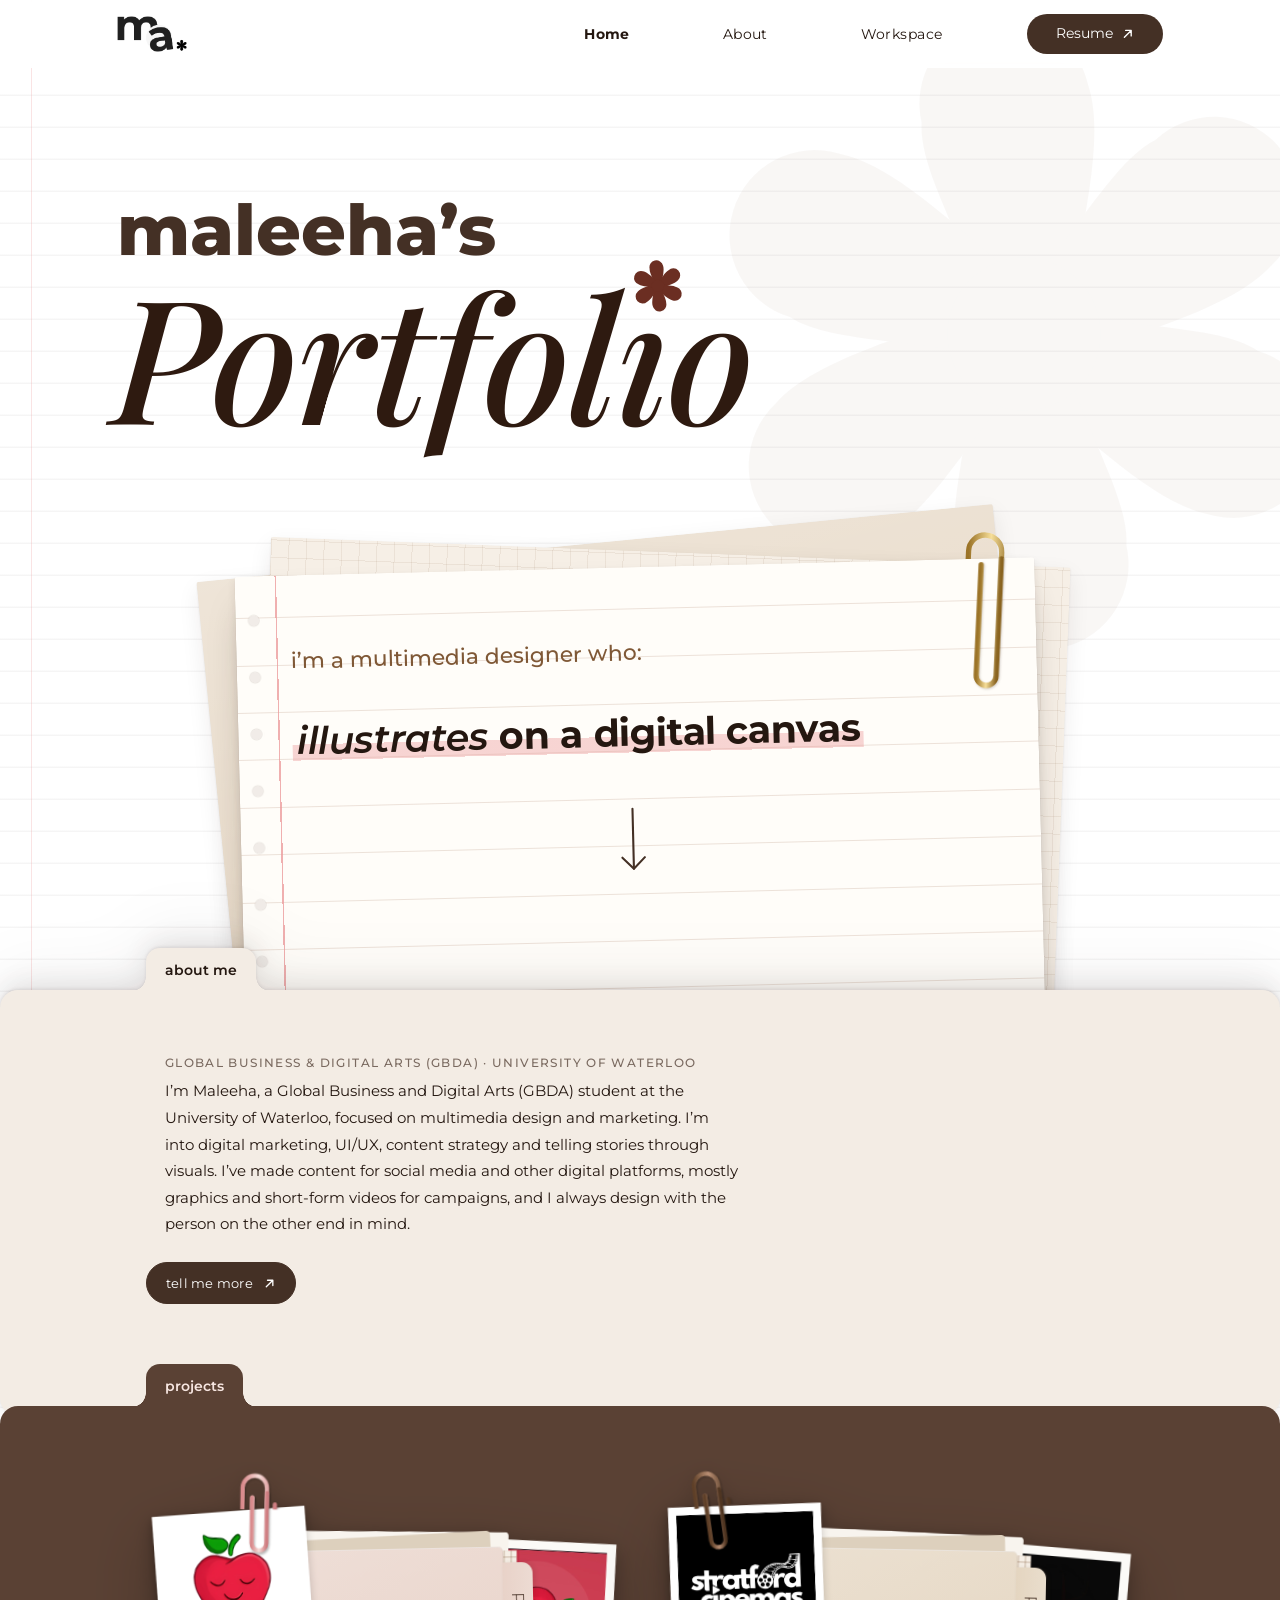
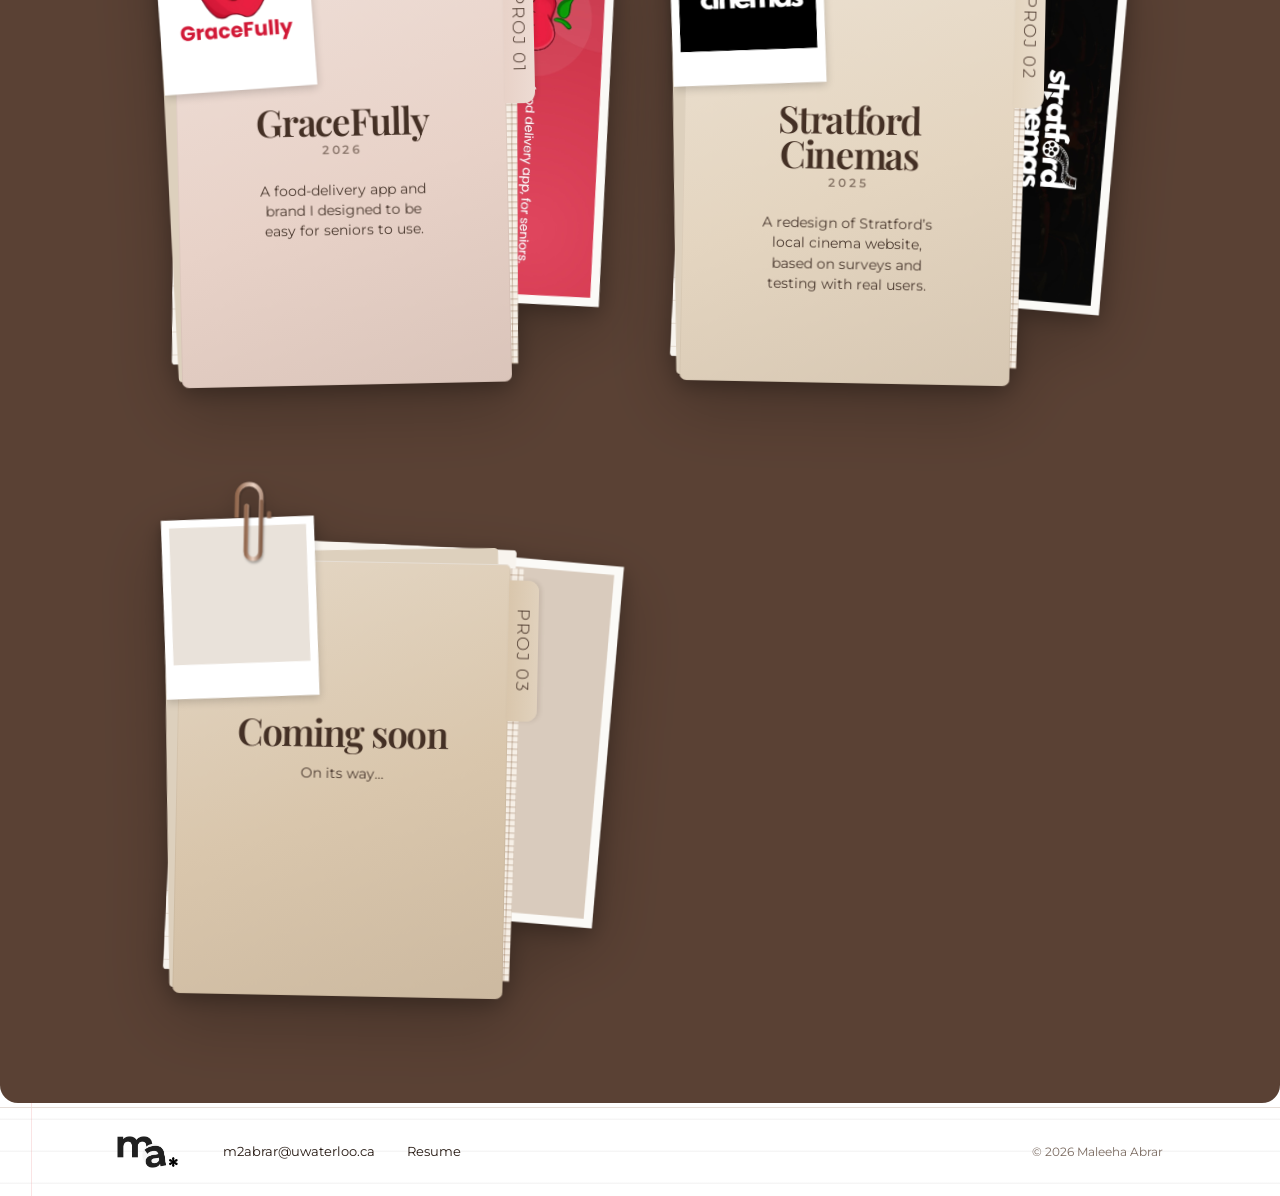
==== index.html @ b4bdeea4 "Portfolio site: home, about, workspace, GraceFully and Stratford Cinemas case studies" ====
<!DOCTYPE html>
<html lang="en">
<head>
  <meta charset="UTF-8" />
  <meta name="viewport" content="width=device-width, initial-scale=1" />
  <title>Maleeha Abrar — Portfolio</title>
  <meta name="description" content="Maleeha Abrar — multimedia designer: UI/UX, illustration, marketing and UGC." />
  <link rel="icon" href="assets/logo.png" />

  <link rel="preconnect" href="https://fonts.googleapis.com" />
  <link rel="preconnect" href="https://fonts.gstatic.com" crossorigin />
  <link href="https://fonts.googleapis.com/css2?family=Montserrat:ital,wght@0,300..900;1,300..900&family=Playfair+Display:ital,wght@0,400..900;1,400..900&family=Bodoni+Moda:ital,opsz,wght@0,6..96,400..900;1,6..96,400..900&family=Anton&family=UnifrakturMaguntia&family=Abril+Fatface&family=Pinyon+Script&display=swap" rel="stylesheet" />

  <link rel="stylesheet" href="css/styles.css" />
</head>
<body>
  <svg width="0" height="0" style="position:absolute" aria-hidden="true" focusable="false">
    <defs>
      <!-- polished gold, light → shadow → reflection -->
      <linearGradient id="g-gold" x1="0" y1="0" x2="0" y2="1">
        <stop offset="0" stop-color="#FBEBB8" />
        <stop offset=".35" stop-color="#D8B25C" />
        <stop offset=".6" stop-color="#8E6522" />
        <stop offset=".8" stop-color="#E6C77A" />
        <stop offset="1" stop-color="#7A5419" />
      </linearGradient>
      <linearGradient id="g-gold-side" x1="0" y1="0" x2="1" y2="0">
        <stop offset="0" stop-color="#7E581C" />
        <stop offset=".3" stop-color="#E9CB7E" />
        <stop offset=".55" stop-color="#FFF1C4" />
        <stop offset=".8" stop-color="#B98E3E" />
        <stop offset="1" stop-color="#6E4A14" />
      </linearGradient>
      <radialGradient id="g-gold-ring" cx=".4" cy=".35" r=".7">
        <stop offset="0" stop-color="#FFF3CC" />
        <stop offset=".45" stop-color="#D9B460" />
        <stop offset="1" stop-color="#6F4B16" />
      </radialGradient>
      <linearGradient id="g-wire" x1="0" y1="0" x2="1" y2="0">
        <stop offset="0" stop-color="#9C7428" />
        <stop offset=".5" stop-color="#F6DE98" />
        <stop offset="1" stop-color="#8A6420" />
      </linearGradient>
      <!-- coloured wire for the project-card paperclips (portfolio palette, with a shine down the middle) -->
      <linearGradient id="g-wire-sakura" x1="0" y1="0" x2="1" y2="0">
        <stop offset="0" stop-color="#D98A8C" /><stop offset=".5" stop-color="#F7DCD8" /><stop offset="1" stop-color="#CF7C80" />
      </linearGradient>
      <linearGradient id="g-wire-aloe" x1="0" y1="0" x2="1" y2="0">
        <stop offset="0" stop-color="#5E3F27" /><stop offset=".5" stop-color="#B98E73" /><stop offset="1" stop-color="#4E3420" />
      </linearGradient>
      <linearGradient id="g-wire-tea" x1="0" y1="0" x2="1" y2="0">
        <stop offset="0" stop-color="#93694F" /><stop offset=".5" stop-color="#EBD3C4" /><stop offset="1" stop-color="#86604A" />
      </linearGradient>
    </defs>
    <!-- project-card paperclip: the whole clip (shown above the polaroid's edge) and the front loop (shown over the photo).
         The wire colour comes from --wire on each card. -->
    <symbol id="i-pclip" viewBox="0 0 26 62">
      <path d="M9 17 V45 a4.5 4.5 0 0 0 9 0 V11 a7.5 7.5 0 0 0 -15 0 V49 a10 10 0 0 0 20 0 V21" fill="none" style="stroke: var(--wire)" stroke-width="2.6" stroke-linecap="round" />
    </symbol>
    <symbol id="i-pclip-front" viewBox="0 0 26 62">
      <path d="M9 17 V45 a4.5 4.5 0 0 0 9 0 V14" fill="none" style="stroke: var(--wire)" stroke-width="2.6" stroke-linecap="round" />
    </symbol>
    <!-- gold bulldog clip -->
    <symbol id="i-binder" viewBox="0 0 64 58">
      <rect x="19.5" y="22" width="25" height="5" rx="2" fill="url(#g-gold-side)" />
      <path d="M23 36 L25 18 H39 L41 36 Z" fill="url(#g-gold-side)" />
      <circle cx="32" cy="14" r="11.5" fill="url(#g-gold-ring)" />
      <circle cx="32" cy="14" r="7.5" fill="none" stroke="#7A5419" stroke-opacity=".35" stroke-width="1.2" />
      <circle cx="32" cy="14" r="3.6" fill="#fff" />
      <rect x="3" y="34" width="58" height="14" rx="3" fill="url(#g-gold)" />
      <rect x="4" y="46" width="56" height="7" rx="2" fill="#8E6522" />
      <rect x="6" y="36.5" width="40" height="2.2" rx="1.1" fill="#FFF6D8" opacity=".75" />
    </symbol>
    <symbol id="i-paperclip" viewBox="0 0 26 62">
      <path d="M9 17 V45 a4.5 4.5 0 0 0 9 0 V11 a7.5 7.5 0 0 0 -15 0 V49 a10 10 0 0 0 20 0 V21" fill="none" stroke="url(#g-wire)" stroke-width="2.4" stroke-linecap="round" />
    </symbol>
    <!-- just the inner loop — the part of the clip that sits on the front of the paper -->
    <symbol id="i-paperclip-front" viewBox="0 0 26 62">
      <path d="M9 17 V45 a4.5 4.5 0 0 0 9 0 V14" fill="none" stroke="url(#g-wire)" stroke-width="2.4" stroke-linecap="round" />
    </symbol>
    <!-- longer versions of the clip for the note card (same wire, longer straight sides) -->
    <symbol id="i-paperclip-long" viewBox="0 0 26 84">
      <path d="M9 17 V67 a4.5 4.5 0 0 0 9 0 V11 a7.5 7.5 0 0 0 -15 0 V71 a10 10 0 0 0 20 0 V21" fill="none" stroke="url(#g-wire)" stroke-width="2.4" stroke-linecap="round" />
    </symbol>
    <symbol id="i-paperclip-front-long" viewBox="0 0 26 84">
      <path d="M9 17 V67 a4.5 4.5 0 0 0 9 0 V14" fill="none" stroke="url(#g-wire)" stroke-width="2.4" stroke-linecap="round" />
    </symbol>
    <symbol id="i-asterisk" viewBox="0 0 24 24">
      <g stroke="currentColor" stroke-width="5.2" stroke-linecap="round">
        <line x1="12" y1="3" x2="12" y2="21" />
        <line x1="4.2" y1="7.5" x2="19.8" y2="16.5" />
        <line x1="4.2" y1="16.5" x2="19.8" y2="7.5" />
      </g>
    </symbol>
    <symbol id="i-arrow" viewBox="0 0 16 16">
      <path d="M4 12 L12 4 M5.5 4 H12 V10.5" fill="none" stroke="currentColor" stroke-width="1.6" stroke-linecap="round" stroke-linejoin="round" />
    </symbol>
  </svg>

  <!-- ============ HEADER ============ -->
  <header class="site-header" id="siteHeader">
    <div class="header-inner">
      <a class="brand" href="#top" aria-label="Maleeha Abrar — home">
        <img src="assets/logo.png" alt="ma* logo" width="1828" height="958" />
      </a>

      <nav class="nav" id="siteNav" aria-label="Main">
        <a class="nav-link is-active" href="#top">Home</a>
        <a class="nav-link" href="about.html">About</a>
        <a class="nav-link" href="workspace.html">Workspace</a>
      </nav>

      <a class="btn-resume" href="https://drive.google.com/file/d/1McTainVxFS0YrUtruIiKN_nSozdMekVg/view?usp=sharing" target="_blank" rel="noopener">
        <span>Resume</span>
        <svg class="ico" aria-hidden="true"><use href="#i-arrow" /></svg>
      </a>

      <button class="menu-btn" id="menuBtn" aria-expanded="false" aria-controls="siteNav">
        <span class="menu-lines" aria-hidden="true"></span>
        <span class="sr-only">Menu</span>
      </button>
    </div>
  </header>

  <main id="top">
    <!-- ============ HERO ============ -->
    <section class="hero" aria-labelledby="heroTitle">
      <div class="hero-inner">
        <div class="hero-copy">
          <!-- "maleeha's" in bold brown, "Portfolio" in one big italic serif; the asterisk is the dot on the i -->
          <h1 class="hero-title hero-title--serif" id="heroTitle" aria-label="maleeha’s Portfolio">
            <span class="h-name" aria-hidden="true">maleeha’s</span>
            <span class="h-port" aria-hidden="true"><span class="pf">Portfol<span class="i-star">ı<svg class="star star--flower" viewBox="-100 -100 200 200" aria-hidden="true"><g fill="currentColor"><use href="#petal" /><use href="#petal" transform="rotate(60)" /><use href="#petal" transform="rotate(120)" /><use href="#petal" transform="rotate(180)" /><use href="#petal" transform="rotate(240)" /><use href="#petal" transform="rotate(300)" /><circle r="24" /></g></svg></span>o</span></span>
          </h1>

          <div class="notecard-wrap">
            <!-- more sheets of paper tucked underneath the note card -->
            <div class="notecard-under notecard-under--back" aria-hidden="true"></div>
            <div class="notecard-under" aria-hidden="true"></div>
            <svg class="clip clip--back" aria-hidden="true"><use href="#i-paperclip-long" /></svg>
            <div class="notecard">
              <p class="nc-lead">i’m a multimedia designer who:</p>
              <p class="nc-rotator" aria-live="polite"><span class="nc-word" id="ncWord"><em>designs</em> for user experience</span></p>
              <!-- simple arrow: click to scroll down to the project folders -->
              <a class="nc-arrow" href="#projects" aria-label="Scroll down to my projects">
                <svg viewBox="0 0 24 48" aria-hidden="true">
                  <path d="M12 3 V43" />
                  <path d="M4.5 35.5 L12 43 L19.5 35.5" />
                </svg>
              </a>
            </div>
            <svg class="clip clip--front" aria-hidden="true"><use href="#i-paperclip-front-long" /></svg>
          </div>
        </div>

        <!-- Reserved space beside your name. Add anything you like here. -->
        <div class="hero-aside" aria-hidden="true">
          <!-- faint six-petal flower, slowly spinning behind the note card -->
          <svg class="hero-flower" viewBox="-100 -100 200 200">
            <defs>
              <path id="petal" d="M-10 2 C-16 -26 -33 -50 -32 -66 A26 26 0 0 1 20 -78 C26 -60 17 -30 12 2 Z" />
            </defs>
            <g fill="currentColor">
              <use href="#petal" />
              <use href="#petal" transform="rotate(60)" />
              <use href="#petal" transform="rotate(120)" />
              <use href="#petal" transform="rotate(180)" />
              <use href="#petal" transform="rotate(240)" />
              <use href="#petal" transform="rotate(300)" />
              <circle r="24" />
            </g>
          </svg>
        </div>
      </div>
    </section>

    <!-- ============ WORKSPACE (folders) ============ -->
    <section class="workspace" id="workspace" aria-labelledby="wsTitle">
      <h2 class="sr-only" id="wsTitle">Workspace</h2>

      <div class="cabinet">

        <!-- ===== About folder — always open ===== -->
        <article class="folder folder--paper folder--static is-open is-settled" data-align="left" aria-labelledby="tab-about">
          <div class="folder-tab-row">
            <div class="folder-tab" id="tab-about">
              <span class="tab-name">about me</span>
            </div>
          </div>
          <div class="folder-body">
            <div class="folder-reveal">
              <div class="folder-reveal-inner">
                <div class="folder-content folder-content--about">
                  <div class="notes">
                    <p class="kicker">Global Business &amp; Digital Arts (GBDA) · University of Waterloo</p>
                    <p class="about-text">I’m Maleeha, a Global Business and Digital Arts (GBDA) student at the University of Waterloo, focused on multimedia design and marketing. I’m into digital marketing, UI/UX, content strategy and telling stories through visuals. I’ve made content for social media and other digital platforms, mostly graphics and short-form videos for campaigns, and I always design with the person on the other end in mind.</p>
                    <a class="btn btn-ink" href="about.html">tell me more <svg class="ico" aria-hidden="true"><use href="#i-arrow" /></svg></a>
                  </div>
                </div>
              </div>
            </div>
          </div>
        </article>

        <!-- ===== Projects folder — always open, one case-study file per project ===== -->
        <article class="folder folder--choc folder--static folder--projects is-open is-settled" id="projects" data-align="left" aria-labelledby="tab-projects">
          <div class="folder-tab-row">
            <div class="folder-tab" id="tab-projects">
              <span class="tab-name">projects</span>
            </div>
          </div>
          <div class="folder-body">
            <div class="folder-reveal">
              <div class="folder-reveal-inner">
                <ul class="cases">

                  <!-- ===== GraceFully ===== -->
                  <li class="case-item">
                    <a class="casestudy" href="gracefully.html" aria-label="Open the GraceFully case study">
                      <span class="cs-stage">
                        <span class="cs-photo-back"><img src="assets/gracefully-2.jpg" alt="GraceFully banner: a food delivery app, for seniors." width="369" height="941" /></span>
                        <span class="cs-sheet cs-sheet--1"></span>
                        <span class="cs-sheet cs-sheet--2"></span>
                        <span class="cs-strip"></span>
                        <span class="cs-folder">
                          <span class="cs-tab"><span>proj 01</span></span>
                          <span class="cs-title">
                            <span class="cs-name">GraceFully</span>
                          </span>
                          <span class="cs-year">2026</span>
                          <span class="cs-desc">A food-delivery app and brand I designed to be easy for seniors to use.</span>
                        </span>
                        <span class="cs-polaroid">
                          <img class="cs-logo" src="assets/gracefully.png" alt="GraceFully logo: a smiling red apple" width="1200" height="1176" />
                          <svg class="cs-pclip cs-pclip--back" style="--wire: url(#g-wire-sakura)" aria-hidden="true"><use href="#i-pclip" /></svg><svg class="cs-pclip" style="--wire: url(#g-wire-sakura)" aria-hidden="true"><use href="#i-pclip-front" /></svg>
                        </span>
                      </span>
                    </a>
                  </li>

                  <!-- ===== Stratford Cinemas ===== -->
                  <li class="case-item">
                    <a class="casestudy" href="stratford.html" aria-label="Open the Stratford Cinemas case study">
                      <span class="cs-stage">
                        <!-- banner peeking out from behind the folder -->
                        <span class="cs-photo-back"><img src="assets/stratford-2.jpg" alt="Stratford Cinemas banner: the logo over dark cinema seats, website redesign and UX case study" width="833" height="2000" /></span>
                        <span class="cs-sheet cs-sheet--1"></span>
                        <span class="cs-sheet cs-sheet--2"></span>
                        <span class="cs-strip"></span>
                        <span class="cs-folder">
                          <span class="cs-tab"><span>proj 02</span></span>
                          <span class="cs-title">
                            <span class="cs-name">Stratford Cinemas</span>
                          </span>
                          <span class="cs-year">2025</span>
                          <span class="cs-desc">A redesign of Stratford&rsquo;s local cinema website, based on surveys and testing with real users.</span>
                        </span>
                        <!-- polaroid: the redesigned logo -->
                        <span class="cs-polaroid">
                          <img class="cs-logo cs-logo--dark" src="assets/stratford/new-logo-white.png" alt="Stratford Cinemas logo in white on black" width="1419" height="707" />
                          <svg class="cs-pclip cs-pclip--back" style="--wire: url(#g-wire-aloe)" aria-hidden="true"><use href="#i-pclip" /></svg><svg class="cs-pclip" style="--wire: url(#g-wire-aloe)" aria-hidden="true"><use href="#i-pclip-front" /></svg>
                        </span>
                      </span>
                    </a>
                  </li>

                  <!-- ===== Project Three: coming soon (not clickable yet; the café placeholder page is project-three.html) ===== -->
                  <li class="case-item">
                    <div class="casestudy casestudy--soon" aria-label="Project three: coming soon">
                      <span class="cs-stage">
                        <span class="cs-photo-back"><span class="ph"></span></span>
                        <span class="cs-sheet cs-sheet--1"></span>
                        <span class="cs-sheet cs-sheet--2"></span>
                        <span class="cs-strip"></span>
                        <span class="cs-folder">
                          <span class="cs-tab"><span>proj 03</span></span>
                          <span class="cs-title">
                            <span class="cs-name">Coming soon</span>
                          </span>
                          <span class="cs-desc">On its way&hellip;</span>
                        </span>
                        <span class="cs-polaroid">
                          <span class="ph"></span>
                          <svg class="cs-pclip cs-pclip--back" style="--wire: url(#g-wire-tea)" aria-hidden="true"><use href="#i-pclip" /></svg><svg class="cs-pclip" style="--wire: url(#g-wire-tea)" aria-hidden="true"><use href="#i-pclip-front" /></svg>
                        </span>
                      </span>
                    </div>
                  </li>

                </ul>
              </div>
            </div>
          </div>
        </article>

      </div>
    </section>
  </main>

  <!-- ============ FOOTER ============ -->
  <footer class="site-footer">
    <div class="footer-inner">
      <a class="brand brand--footer" href="#top" aria-label="Back to top">
        <img src="assets/logo.png" alt="ma* logo" width="1828" height="958" />
      </a>
      <ul class="footer-links">
        <li><a href="mailto:m2abrar@uwaterloo.ca">m2abrar@uwaterloo.ca</a></li>
        <li><a href="https://drive.google.com/file/d/1McTainVxFS0YrUtruIiKN_nSozdMekVg/view?usp=sharing" target="_blank" rel="noopener">Resume</a></li>
      </ul>
      <span class="footer-copy">© <span id="year">2026</span> Maleeha Abrar</span>
    </div>
  </footer>

  <script src="js/main.js"></script>
</body>
</html>
---- css/styles.css ----
/* =========================================================
   Maleeha Abrar — portfolio landing page
   Palette: Dark Chocolate #443025 · Aloewood #7F5836 ·
            Milk Tea #AA7F66 · Sakura #EC9C9D · Misty Rose #F2D3CF
   ========================================================= */

:root {
  --ink: #241710;          /* dark brown text */
  --choc: #443025;
  --aloe: #7F5836;
  --milk: #AA7F66;
  --sakura: #EC9C9D;
  --rose: #F2D3CF;
  --bg: #FFFFFF;
  --muted: #7A6A60;
  --line: #E6DDD7;

  --font: "Montserrat", system-ui, -apple-system, "Segoe UI", sans-serif;
  --wrap: 1200px;
  --swap: .25s;        /* crossfade speed for the P and the line on the paper */
  --gutter: clamp(1.25rem, 6vw, 7rem);
  --ease: cubic-bezier(.2, .8, .2, 1);
}

*, *::before, *::after { box-sizing: border-box; }

html { scroll-behavior: smooth; scroll-padding-top: 80px; -webkit-text-size-adjust: 100%; }

body {
  margin: 0;
  font-family: var(--font);
  color: var(--ink);
  /* faint notebook paper: a pale pink margin line + soft ruled lines */
  --ruled: 2rem;
  --margin-x: max(1.5rem, calc((100vw - var(--wrap)) / 2 - .5rem));
  background:
    linear-gradient(90deg, transparent calc(var(--margin-x) - 1px), rgba(236, 156, 157, .28) calc(var(--margin-x) - 1px), rgba(236, 156, 157, .28) var(--margin-x), transparent var(--margin-x)),
    /* soft 2px edge (instead of a hard 1px line) so no line drops out with Windows display scaling or browser zoom */
    repeating-linear-gradient(to bottom, transparent 0 calc(var(--ruled) - 2px), rgba(36, 23, 16, .045) calc(var(--ruled) - 1px), rgba(36, 23, 16, .045) var(--ruled)),
    var(--bg);
  line-height: 1.6;
  overflow-x: clip;
  -webkit-font-smoothing: antialiased;
}

img { max-width: 100%; display: block; }
a { color: inherit; }
button { font: inherit; color: inherit; }
::selection { background: var(--rose); color: var(--choc); }

.sr-only {
  position: absolute !important; width: 1px; height: 1px; padding: 0; margin: -1px;
  overflow: hidden; clip: rect(0 0 0 0); white-space: nowrap; border: 0;
}
:focus-visible { outline: 2px solid var(--milk); outline-offset: 3px; }
.ico { width: 1em; height: 1em; flex: none; }

/* ---------- Black dot that trails the cursor (added by JS on mouse devices) ---------- */
.cursor-trail { position: fixed; inset: 0; z-index: 79; pointer-events: none; }
.cursor-dot {
  position: fixed; top: 0; left: 0; z-index: 80;
  width: 13px; height: 13px;
  margin: -6.5px 0 0 -6.5px;      /* centre the dot on the pointer */
  pointer-events: none;
  opacity: 0;
  transition: opacity .25s ease;
}
.cursor-dot::after {
  content: "";
  position: absolute; inset: 0;
  border-radius: 50%;
  background: #000; /* black cursor dot */
  transform: scale(var(--speed, 1)); /* JS shrinks the dot when the mouse moves fast */
  transition: transform .3s var(--ease), opacity .3s ease;
}
.cursor-dot.is-visible { opacity: .85; }
.cursor-dot.is-hover::after { transform: scale(calc(2.4 * var(--speed, 1))); opacity: .45; }

/* =========================================================
   HEADER (same layout as the original)
   ========================================================= */
.site-header {
  position: sticky; top: 0; z-index: 50;
  background: rgba(255, 255, 255, .92);
  -webkit-backdrop-filter: blur(8px);
  backdrop-filter: blur(8px);
  transition: box-shadow .3s ease;
}
.site-header.is-scrolled { box-shadow: 0 1px 0 var(--line); }

.header-inner {
  max-width: var(--wrap);
  margin: 0 auto;
  padding: .9rem var(--gutter);
  display: flex;
  align-items: center;
  gap: 2rem;
}

.brand { display: inline-flex; flex: none; }
.brand img { height: 2.3rem; width: auto; }

.nav { margin-left: auto; display: flex; align-items: center; gap: clamp(.5rem, 5vw, 4.5rem); }
.nav-link {
  padding: .4rem .9rem;
  border-radius: 999px;
  font-size: .88rem;
  font-weight: 400;
  letter-spacing: .03em;
  text-decoration: none;
  transition: background .25s ease;
}
.nav-link:hover, .nav-link:focus-visible { background: var(--rose); }
.nav-link.is-active { font-weight: 700; }

.btn-resume {
  position: relative;
  display: inline-flex; align-items: center; justify-content: center;
  min-width: 8.5rem;
  margin-left: clamp(.5rem, 3vw, 3rem);
  padding: .55rem 2.2rem;
  border-radius: 999px;
  background: var(--choc);
  color: #fff;
  font-size: .85rem;
  text-decoration: none;
  transition: background .25s ease, color .25s ease;
}
/* label + arrow are centred together as one group, so the button looks balanced */
.btn-resume { gap: .45rem; padding-inline: 1.6rem; }
.btn-resume .ico { position: static; flex: none; margin: 0; transition: transform .3s var(--ease); }
.btn-resume:hover, .btn-resume:focus-visible { background: var(--rose); color: var(--choc); }
.btn-resume:hover .ico { transform: translate(2px, -2px); }

.menu-btn { display: none; }

/* =========================================================
   BUTTON
   ========================================================= */
.btn {
  display: inline-flex; align-items: center; gap: .6rem;
  padding: .6rem 1.3rem;
  border-radius: 999px;
  border: 1px solid currentColor;
  background: transparent;
  font-size: .82rem;
  letter-spacing: .02em;
  transition: background .25s ease, color .25s ease, border-color .25s ease;
}
.btn .ico { transition: transform .3s var(--ease); }
.btn:hover .ico { transform: translate(2px, -2px); }
.btn:hover, .btn:focus-visible { background: var(--rose); border-color: var(--rose); color: var(--choc); }
/* "tell me more": pill edge lines up with the Projects tab, its words line up with the tab's word and the text */
.folder-content--about .btn-ink { margin-left: calc(-1 * var(--tab-pad, 1.2rem)); padding-inline: var(--tab-pad, 1.2rem); }
.btn-sm { padding: .45rem 1rem; font-size: .78rem; }

/* =========================================================
   HERO
   ========================================================= */
/* hero is only as tall as it needs to be, so the folders start just below the note card */
/* the opening screen fills the window, so the About folder starts just below the fold.
   Content sits at the bottom, so the paper still runs off-screen and tucks under the folder. */
/* --drop: how far below the bottom of the screen the folders start on first load (bigger = lower).
   The title and paper stay put; only the folders move down. */
.hero { --drop: 3rem; display: flex; min-height: calc(100vh - var(--header-h, 68px) + var(--drop)); min-height: calc(100svh - var(--header-h, 68px) + var(--drop)); padding-bottom: var(--drop); }
.hero .hero-inner { align-items: stretch; padding-top: 0; }
/* title floats in the middle of the space between the header and the paper */
.hero .hero-copy { display: flex; flex-direction: column; padding-inline: 0; } /* no one-sided padding, so the title + papers sit dead centre */
.hero .hero-title { margin-block: auto; padding-block: clamp(1rem, 4vh, 2.5rem); }
/* the paper is taller now; its top rises, the arrow stays pinned to its bottom */
/* --tuck: how far the paper slides under the About folder. The paper grows by this much at the
   bottom and the negative margin pulls it back by the same amount, so the arrow doesn't move. */
.hero { --tuck: 5rem; }
.hero .notecard-wrap { margin-top: 0; margin-bottom: calc(-3rem - var(--tuck)); }
.hero .notecard { display: flex; flex-direction: column; min-height: clamp(11rem, 40vh, 24rem); }
.hero .nc-arrow { margin-top: auto; }
/* big "i'm a multimedia designer who: / designs for…" — wider ruled lines so the larger words still sit on them */
.hero .notecard {
  --rule: clamp(1.8rem, min(3.7vw, 5.4vh), 3.1rem);
  padding-top: var(--rule);
  padding-bottom: calc(clamp(3rem, 8vh, 6rem) + var(--tuck)); /* space under the arrow — bigger number = arrow sits higher */
}
.hero .notecard-wrap { width: min(calc(100vw - 2 * var(--gutter)), 50rem); }
.hero .nc-lead { font-size: calc(var(--rule) * .46); margin-bottom: var(--rule); position: relative; top: calc(var(--rule) * .3); } /* top: nudges the line down to sit on the rule (bigger = lower) */ /* one empty ruled line between the two */
/* paper sits in the middle of the page; the flower moves behind everything */
.hero .hero-inner { grid-template-columns: minmax(0, 1fr); position: relative; }
.hero .notecard-wrap { margin-left: auto; margin-right: auto; }
.hero .hero-aside { position: absolute; inset: 0; min-height: 0; z-index: 0; pointer-events: none; }
.hero .nc-rotator {
  font-size: calc(var(--rule) * .8);
  font-weight: 700;
  letter-spacing: -.01em;
  min-height: calc(var(--rule) * 2); /* room for a long line to wrap without the card jumping */
  align-content: start;
}
.hero .nc-word { line-height: var(--rule); }
/* arrow keeps its old size */
.hero .nc-arrow { width: 3.4rem; height: clamp(3rem, 8vh, 4.5rem); }
.hero .nc-arrow svg { stroke-width: 1.4; } /* thinner stroke so the bigger arrow stays delicate */

.hero-inner {
  flex: 1;
  max-width: var(--wrap);
  margin: 0 auto;
  padding: clamp(4rem, 16vh, 9rem) var(--gutter) 0;
  display: grid;
  grid-template-columns: minmax(0, 1.1fr) minmax(0, .9fr);
  align-items: center;
  gap: 2rem;
}
.hero-copy { padding-left: clamp(0rem, 4vw, 3.5rem); }

.hero-title {
  --t: clamp(2.6rem, min(8vw, 11vh), 6.6rem); /* big, but shrinks on short or zoomed-in windows */
  position: relative;
  z-index: 2; /* the title (and its big P) sits on top of the note card */
  margin: 0;
  display: flex;
  flex-direction: column;
  font-weight: 700;
  line-height: 1;
  color: #000;
}
.h-name { position: relative; z-index: 1; font-size: calc(var(--t) * .769); font-weight: 800; line-height: 1; } /* size ratio from your Canva file; sits in front of the P */
.h-port { font-size: var(--t); white-space: nowrap; }

/* the shuffled "P" — one of your drawings in assets/p/.
   JS sets its height, how far its tail drops below the line,
   and its left/right margins so it lines up with "maleeha's" and "ortfolio". */
/* fixed-width space for the P so "ortfolio" never moves (JS fine-tunes the width) */
/* the slot is an empty box sitting on the baseline; the P is placed inside it on its own,
   so a tall or wide P can never push the title lines around */
/* width = the gap before "ortfolio" in your Canva files (574.43 ÷ 214.44) */
.p-slot { position: relative; z-index: 0; display: inline-block; width: 2.679em; height: .7em; }
.p-img { position: absolute; left: 0; bottom: 0; width: auto; max-width: none; height: 1.7em; transition: opacity var(--swap, .25s) ease-in-out; }
.p-img.is-hidden { opacity: 0; } /* the outgoing P fades out as the next one fades in */
.ortf { position: relative; z-index: 1; } /* "ortfolio" sits in front where the P tucks behind it */

/* "ortfolio" in mixed type: every letter gets its own typeface, like cut-out type */
.mx { display: inline-block; line-height: 1; }
/* each letter in a colour from the palette */
/* sizes and weights jump around on purpose: chunky next to hairline, big next to small */
.mx-1 { font-family: var(--font); font-weight: 900; font-size: 1.14em; letter-spacing: -.02em; }  /* fat grotesk, big */
.mx-2 { font-family: "Bodoni Moda", serif; font-style: italic; font-weight: 400; font-size: 1.22em; } /* hairline italic, big */
.mx-3 { font-family: "Anton", sans-serif; font-weight: 400; font-size: 1.28em; }                   /* tall condensed */
.mx-4 { font-family: "UnifrakturMaguntia", serif; font-weight: 400; font-size: 1.2em; margin-right: .03em; } /* blackletter */
.mx-5 { font-family: "Abril Fatface", serif; font-weight: 400; font-size: 1.16em; }               /* fat display */
.mx-6 { font-family: "Playfair Display", serif; font-weight: 900; font-size: .92em; margin-right: .03em; } /* small heavy serif */
.mx-7 { font-family: var(--font); font-weight: 900; }                                              /* keeps the asterisk lined up */
.ortf .mx:not(:last-child) { margin-right: .06em; } /* a little air between the "ortfolio" letters */
.mx-8 { font-family: "Bodoni Moda", serif; font-style: italic; font-weight: 400; font-size: 1.3em; } /* hairline italic, biggest */

.i-star { position: relative; display: inline-block; }
.star {
  position: absolute; left: 50%; top: -.06em;
  width: .3em; height: .3em; margin-left: -.15em;
  color: #000;
}

/* home title: "maleeha's" in bold brown over one big italic serif "Portfolio" */
.hero-title--serif { --t: clamp(2.4rem, min(7.4vw, 10.1vh), 6.1rem); } /* title size on all three pages (about 92% of before) */
.hero-title--serif .h-name { color: var(--choc); }
.hero-title--serif .h-port { margin-top: .02em; } /* gap between the two lines (bigger = more space) */
.hero-title--serif .pf {
  display: inline-block;
  margin-left: -.03em;
  font: italic 500 1.9em/1 "Playfair Display", serif; /* bigger number = bigger "Portfolio" */
  letter-spacing: -.01em;
  color: #2E1A10; /* deep chocolate */
}
/* ---------- Workspace: draggable sticky notes with sketches, scattered around the title ----------
   same look as the About tag notes: square pad, glue strip at the top, curled corner, lifted shadow */
.sketch-notes { position: absolute; inset: 0; z-index: 3; pointer-events: none; }
.sn {
  --n: #FBE9A6;                               /* note colour */
  --sn: clamp(7.5rem, 11vw, 10rem);           /* note size (bigger = bigger notes) */
  position: absolute; left: var(--x); top: var(--y);
  width: var(--sn); aspect-ratio: 1;
  padding: 1.7rem .7rem .7rem;
  background:
    linear-gradient(to bottom, rgba(68, 48, 37, .07) 0 1.2rem, transparent 1.2rem),
    linear-gradient(175deg, var(--n), color-mix(in srgb, var(--n), #7F5836 8%));
  border-radius: 0 0 2.4rem 2px / 0 0 .4rem 2px;
  box-shadow: 0 1px 1px rgba(36, 23, 16, .1), 3px 14px 14px -9px rgba(36, 23, 16, .4);
  rotate: var(--r, 0deg);
  pointer-events: auto; cursor: grab; touch-action: none; user-select: none;
  transition: rotate .5s var(--ease-glide, ease), scale .3s var(--ease, ease), box-shadow .3s ease;
  animation: sn-in 1s var(--ease-glide, ease) backwards;
  animation-delay: calc(.6s + var(--i, 0) * 90ms);
}
.sn:nth-child(1) { --i: 0; } .sn:nth-child(2) { --i: 1; } .sn:nth-child(3) { --i: 2; }
.sn:nth-child(4) { --i: 3; } .sn:nth-child(5) { --i: 4; } .sn:nth-child(6) { --i: 5; }
.sn--rose { --n: var(--rose); border-radius: 0 0 2px 2.4rem / 0 0 2px .4rem; }
.sn:hover { scale: 1.04; }
.sn.is-dragging { cursor: grabbing; scale: 1.08; box-shadow: 0 2px 3px rgba(36, 23, 16, .12), 6px 26px 26px -12px rgba(36, 23, 16, .45); }
@keyframes sn-in { from { opacity: 0; scale: .7; translate: 0 20px; } }
/* the sketch fills the pad (placeholder until the real scans are in) */
.sn img { width: 100%; height: 100%; object-fit: contain; mix-blend-mode: multiply; pointer-events: none; }
.sn-ph {
  display: grid; place-items: center; width: 100%; height: 100%;
  border: 1.5px dashed rgba(68, 48, 37, .28); border-radius: 4px;
  font: italic 500 .72rem/1 var(--font); color: rgba(68, 48, 37, .55);
}
@media (max-width: 760px) {
  .sn { --sn: clamp(4.6rem, 22vw, 6rem); left: var(--mx); top: var(--my); padding: 1.2rem .45rem .45rem; }
  .sn-ph { font-size: .6rem; }
}
@media (prefers-reduced-motion: reduce) { .sn { animation: none; transition: none; } }

/* ---------- page load-in: header fades in, then the title lines, tags and paper rise into place one after another ---------- */
/* --ease-out-expo: starts quick, glides to a soft stop */
:root { --ease-glide: cubic-bezier(.16, 1, .3, 1); }
@keyframes load-rise  { from { opacity: 0; translate: 0 28px; filter: blur(8px); } }   /* text comes into focus as it rises */
@keyframes load-drop  { from { opacity: 0; translate: 0 -12px; } }                    /* header settles down from the top */
@keyframes load-fade  { from { opacity: 0; scale: .92; } }                             /* flower blooms in */
.site-header            { animation: load-drop .9s var(--ease-glide) backwards; }
.hero .h-name           { animation: load-rise 1.1s var(--ease-glide) backwards .15s; }
.hero .h-port           { animation: load-rise 1.2s var(--ease-glide) backwards .3s; }
.hero .at-tags          { animation: load-rise 1s var(--ease-glide) backwards .5s; }
.hero .hero-aside       { animation: load-fade 2.2s var(--ease-glide) backwards .35s; }
@media (prefers-reduced-motion: reduce) {
  .site-header, .hero .h-name, .hero .h-port, .hero .at-tags, .hero .notecard-wrap, .hero .hero-aside { animation: none; }
}

/* ---------- subtle scroll animation: main.js adds .sr, then .is-in once it scrolls into view ---------- */
.sr {
  opacity: 0; translate: 0 40px; scale: .97; filter: blur(6px);
  transition: opacity .9s ease, translate 1.2s var(--ease-glide), scale 1.2s var(--ease-glide), filter .9s ease;
  transition-delay: calc(var(--sr-i, 0) * 110ms); /* pieces side by side ripple in one after another */
}
.sr.is-in { opacity: 1; translate: 0 0; scale: 1; filter: none; }
/* whole folders just glide up (no blur: they're big) */
.cabinet > .folder.sr { filter: none; scale: 1; }
.cabinet > .folder.sr:not(.is-in) { translate: 0 60px; }

/* About / Workspace: the tags and subtitle line up with the start of the title */
.hero-title--serif ~ .at-tags { margin-left: 0; padding-top: 1em; } /* padding-top: gap under the title */
/* the asterisk replaces the dot on the i (nudged right to follow the slant) */
.hero-title--serif .star { top: -.02em; width: .26em; height: .26em; margin-left: -.03em; color: #6B2E22; }
.hero-title--serif .star--flower { top: -.04em; width: .3em; height: .3em; margin-left: -.06em; } /* the spinning flower's shape, as the i's dot */

/* rotating note card (lined index card) */
/* the paper is long: it runs down past the hero and tucks into the About folder */
.notecard-wrap {
  position: relative;
  margin: 4.25rem 0 -3rem clamp(0rem, 6vw, 5.5rem); /* just enough below the fold to tuck under the folder; the arrow stays on screen */   /* negative bottom = tucked under the folder */
  width: min(calc(100vw - 2 * var(--gutter)), 44rem);
  transform: rotate(-1.4deg);
}
/* second sheet under the note card: cream grid paper, turned the other way */
.notecard-under {
  position: absolute; inset: 0;
  background:
    repeating-linear-gradient(90deg, rgba(127, 88, 54, .09) 0 1px, transparent 1px 1.1rem),
    repeating-linear-gradient(0deg, rgba(127, 88, 54, .09) 0 1px, transparent 1px 1.1rem),
    #F6EFE6;
  border-radius: 2px;
  transform: translate(1.4rem, -.9rem) rotate(3.6deg);
  box-shadow: 0 1px 2px rgba(36, 23, 16, .08), 0 8px 22px rgba(36, 23, 16, .08);
}
/* third sheet, furthest back: plain kraft, turned the other way */
.notecard-under--back {
  background:
    linear-gradient(170deg, rgba(255, 255, 255, .25), transparent 60%),
    #E9DCCB;
  transform: translate(-1.4rem, -1.6rem) rotate(-4.2deg); /* mirrors the grid sheet's sideways nudge so the stack stays centred */
}
.notecard {
  --rule: 1.75rem;
  position: relative;
  z-index: 1;
  padding: calc(var(--rule) * 2) 4.4rem calc(var(--rule) * 2) 3.4rem; /* bottom part hides under the folder; right side clears the clip */
  text-align: left;
  background-color: #FFFDF9;
  background-image:
    linear-gradient(90deg, transparent 2.5rem, rgba(236, 156, 157, .8) 2.5rem, rgba(236, 156, 157, .8) calc(2.5rem + 1.5px), transparent calc(2.5rem + 1.5px)),
    repeating-linear-gradient(to bottom, transparent 0, transparent calc(var(--rule) - 1px), rgba(170, 127, 102, .22) calc(var(--rule) - 1px), rgba(170, 127, 102, .22) var(--rule));
  background-position: 0 0, 0 -.3rem; /* lines sit just under the words */
  border-radius: 3px;
  box-shadow:
    0 1px 1px rgba(36, 23, 16, .08),
    0 4px 8px rgba(36, 23, 16, .08),
    0 22px 40px -16px rgba(36, 23, 16, .38);
}
.notecard::before { /* punched holes */
  content: "";
  position: absolute;
  left: .7rem; top: 1rem; bottom: 1rem;
  width: .9rem;
  background: radial-gradient(circle, #F1ECE8 0 .32rem, rgba(68, 48, 37, .12) .34rem, transparent .4rem) center top / .9rem calc(var(--rule) * 1.2) repeat-y;
}
/* paperclip slid onto the paper: the outer loop sits behind the card,
   the inner loop sits on top of it — both copies share the same position */
.clip {
  position: absolute;
  top: -1.96rem; right: 1.2rem;     /* keeps the paper edge in the same spot on the bigger clip */
  width: 3.6rem; height: 11.6rem; /* longer clip: the straight sides were stretched */
  transform: rotate(4deg);
  pointer-events: none;
}
.clip--back { z-index: 0; }
.clip--front { z-index: 2; filter: drop-shadow(1px 1.5px 1px rgba(68, 48, 37, .22)); }
.nc-lead, .nc-rotator { margin: 0; line-height: var(--rule); }
.nc-lead { font-size: .9rem; font-weight: 500; color: var(--aloe); }
.nc-rotator { min-height: var(--rule); font-size: clamp(1.05rem, 1.7vw, 1.3rem); font-weight: 600; color: var(--ink); display: grid; }
/* two copies of the line sit in the same spot and crossfade, just like the P */
.nc-word em { font-style: italic; font-weight: 600; }
.nc-layer { grid-area: 1 / 1; transition: opacity var(--swap, .25s) ease-in-out; }
.nc-layer.is-hidden { opacity: 0; }
.nc-word {
  line-height: 1; /* keeps the line exactly one ruled line tall */
  padding: 0 .1em;
  background: linear-gradient(transparent 58%, rgba(236, 156, 157, .42) 58%, rgba(236, 156, 157, .42) 92%, transparent 92%);
  -webkit-box-decoration-break: clone;
  box-decoration-break: clone;
}

/* simple arrow pointing down to the folders — click it to scroll to the projects */
.nc-arrow {
  display: block;
  width: 2.75rem;
  height: calc(var(--rule) * 1.8);
  margin: calc(var(--rule) * 1.2) auto 0;   /* tip just meets the folder */
  color: var(--choc);
  border-radius: 999px;
  transition: color .25s ease;
}
.nc-arrow svg {
  display: block;
  width: 100%; height: 100%;
  fill: none;
  stroke: currentColor;
  stroke-width: 1.6;
  stroke-linecap: round;
  stroke-linejoin: round;
  animation: arrow-nudge 2.4s ease-in-out infinite;  /* a gentle "this way" bob */
}
.nc-arrow:hover, .nc-arrow:focus-visible { color: var(--sakura); }
.nc-arrow:hover svg { animation-duration: 1.2s; }
@keyframes arrow-nudge { 0%, 100% { transform: translateY(0); } 50% { transform: translateY(5px); } }

.hero-aside { min-height: 12rem; position: relative; align-self: stretch; }
.hero-copy { position: relative; z-index: 1; } /* title + note card sit in front of the flower */
/* faint six-petal flower slowly spinning in the open space beside the title */
.hero-flower {
  position: absolute; z-index: 0;
  --size: clamp(26rem, 50vw, 44rem);
  left: 82%; top: 32%;
  width: var(--size); height: auto;
  margin: calc(var(--size) / -2) 0 0 calc(var(--size) / -2);
  color: var(--aloe);
  opacity: .045;
  animation: flower-spin 60s linear infinite;
  pointer-events: none;
}
@keyframes flower-spin { to { transform: rotate(360deg); } }
@media (prefers-reduced-motion: reduce) { .hero-flower { animation: none; } }

/* =========================================================
   WORKSPACE + FOLDERS
   ========================================================= */
.workspace {
  position: relative;
  z-index: 2;            /* folders sit on top of the bottom of the note card */
  max-width: var(--wrap);
  margin: 0 auto;
  padding: 0 var(--gutter) .25rem; /* last folder sits right on top of the footer */
}
.about-page.workspace { z-index: auto; }
.ws-title { position: relative; display: inline-block; }

/* folders run edge to edge, but their tabs and contents stay lined up
   with the rest of the page (--edge = where the page content starts) */
.cabinet {
  --edge: max(var(--gutter), calc((100vw - var(--wrap)) / 2 + var(--gutter)));
  margin-inline: calc(50% - 50vw);
}

.ws-title {
  margin: 0 0 2rem;
  font-size: clamp(1.6rem, 3vw, 2.2rem);
  font-weight: 700;
}

.folder {
  --folder: #E5D0BC;
  --folder-ink: var(--ink);
  --folder-muted: var(--muted);
  --tint: rgba(68, 48, 37, .45);
  --tab-r: 14px;
  position: relative;
  color: var(--folder-ink);
  /* layered shadow: a tight edge shadow + a soft spread, like card stock on a desk */
  filter:
    drop-shadow(0 -1px 1.5px rgba(36, 23, 16, .10))
    drop-shadow(0 -6px 14px rgba(36, 23, 16, .10))
    drop-shadow(0 -14px 30px rgba(36, 23, 16, .06));
}
.folder + .folder { margin-top: -3.25rem; } /* each folder slides over the one behind it */
.folder:nth-child(1) { z-index: 1; }
.folder:nth-child(2) { z-index: 2; }
.folder:nth-child(3) { z-index: 3; }
.folder:nth-child(4) { z-index: 4; }
.folder:nth-child(5) { z-index: 5; }
.folder--paper { --folder: #F3ECE4; }
.folder--milk  { --folder: #D9BFAE; --folder-muted: #6E5446; }

/* always-open folder (no toggle) */
.folder--static .folder-tab { cursor: default; }
.folder-content--about { grid-template-columns: minmax(0, 1.4fr) minmax(0, .6fr); }
.workspace:not(.about-page) .folder-content--about { grid-template-columns: 1fr; } /* home: text only */
.about-text { margin: 0 0 1.5rem; max-width: 36rem; font-size: .95rem; line-height: 1.75; }
.file--photo { max-width: 15rem; margin: 0 auto; text-decoration: none; transform: rotate(2deg); }
.file--photo:hover { transform: rotate(0) translateY(-4px); }
.file--photo .file-photo { aspect-ratio: 4 / 5; }

/* About page */
.about-page { padding-top: clamp(2.5rem, 7vh, 4.5rem); }
/* About page now opens with the same hero as home: folders start below the fold and sit over the paper */
.page-about .about-page.workspace { padding-top: 0; z-index: 2; }

/* ---------- About title — same size, line spacing AND position as the home title ----------
   "who's" uses the .h-name style (like "maleeha's"), the script M sits in the P's slot,
   "aleeha?" starts where "ortfolio" starts, and main.js spaces the two lines like home.
   An invisible copy of the home paper (.at-ghost) sits below, so the title lands in the same spot. */
.at-wrap { position: relative; margin-block: auto; padding-block: clamp(1rem, 4vh, 2.5rem); }
.hero .at-wrap .hero-title { margin-block: 0; padding-block: 0; }
.at-ghost { visibility: hidden; pointer-events: none; }
.at-ghost .nc-arrow { visibility: visible; pointer-events: auto; }
.at-rest { display: inline-block; font-size: 1.14em; font-weight: 800; letter-spacing: .01em; line-height: 1.18; } /* same as the "o" in ortfolio; line box as tall as ortfolio's biggest letter so the title sits at the same height */
.m-script {
  position: absolute; right: -.01em; bottom: -.28em; /* right: bigger number = more space between the M and "aleeha?" */
  font: 400 2.1em/1 "Pinyon Script", cursive; /* sized so its loop clears "who's" */
  white-space: nowrap;
}
/* tags hang just under the title without changing its height (so it can't shift the title) */
.at-tags {
  --t: clamp(2.6rem, min(8vw, 11vh), 6.6rem); /* same scale as the title */
  position: absolute; z-index: 3; left: 0; right: 0; top: 100%;
  display: flex; flex-wrap: wrap; gap: .4em .45em;
  margin: calc(var(--t) * .18 - clamp(1rem, 4vh, 2.5rem)) 0 0 calc(var(--t) * 2.679); /* lines up under "aleeha?" */
  padding: 0; list-style: none;
  font-size: clamp(.62rem, calc(var(--t) * .15), .9rem); font-weight: 400; line-height: 1;
}
.at-tags li {
  position: relative;
  min-width: 7.2em; padding: .32em 1em; text-align: center;
  border: 1px solid rgba(0, 0, 0, .55); border-radius: 999px;
  color: #444; background: rgba(255, 255, 255, .7);
  transition: background .2s, color .2s, border-color .2s;
  outline: none;
}
.at-tags li:hover, .at-tags li:focus-visible { background: var(--rose); border-color: var(--sakura); color: var(--choc); }
/* the sticky note that pops out under a tag */
.at-tags li::after {
  --n: #FBE9A6; /* note colour */
  content: attr(data-note);
  position: absolute; left: 50%; top: calc(100% + .8em);
  box-sizing: border-box; width: 10.5em; min-height: 10.5em; /* square pad */
  padding: 2em 1em 1em;
  /* slightly darker glue strip across the top, then the note colour */
  background:
    linear-gradient(to bottom, rgba(68, 48, 37, .07) 0 1.3em, transparent 1.3em),
    linear-gradient(175deg, var(--n), color-mix(in srgb, var(--n), #7F5836 8%));
  color: var(--choc);
  border-radius: 0 0 2.6em 2px / 0 0 .45em 2px; /* bottom-right corner curls up a little */
  box-shadow: 0 1px 1px rgba(36, 23, 16, .1), 3px 14px 14px -9px rgba(36, 23, 16, .4);
  font: 500 1.1em/1.45 var(--font); text-align: left; white-space: normal;
  translate: -50% -.5em; rotate: -3deg;
  opacity: 0; pointer-events: none;
  transition: opacity .2s, translate .25s cubic-bezier(.3, 1.5, .5, 1);
}
.at-tags li:nth-child(even)::after { --n: var(--rose); rotate: 3deg; border-radius: 0 0 2px 2.6em / 0 0 2px .45em; }
.at-tags li:hover::after, .at-tags li:focus-visible::after { opacity: 1; translate: -50% 0; }
@media (max-width: 640px) {
  .at-tags { margin-left: 0; margin-top: calc(1.25rem - clamp(1rem, 4vh, 2.5rem)); }
  .at-tags li { min-width: 0; }
}

/* =========================================================
   WORKSPACE PAGE — one folder per type of work
   ========================================================= */
.ws-sub { font-size: clamp(.7rem, calc(var(--t) * .16), 1rem); font-weight: 400; color: #555; letter-spacing: .01em; }
.page-workspace .workspace.ws-page { padding-top: 0; z-index: 2; }

.wk-grid {
  list-style: none; margin: 0; padding: clamp(2.75rem, 5vw, 4.25rem) 0 clamp(.5rem, 2vw, 1.5rem);
  display: grid; gap: clamp(2rem, 4vw, 3.25rem) clamp(1.25rem, 3vw, 2.5rem);
  grid-template-columns: repeat(3, minmax(0, 1fr));
  align-items: start;
}
.wk-grid--wide { grid-template-columns: minmax(0, 1fr); max-width: 54rem; }
.wk { margin: 0; }
.wk-grid--posters .wk--lower .wk-card img { object-fit: cover; object-position: 50% 0%; } /* NBHD poster: fills the frame; the crop keeps "head" through "centred." in view (only empty sky at the bottom is trimmed) */
/* each piece sits on the folder like a print, slightly tilted, straightening on hover */
.wk-card {
  display: block; width: 100%; padding: 0; border: 0; background: none; cursor: zoom-in;
  rotate: var(--r, 0deg);
  transition: rotate .35s var(--ease, ease), translate .35s var(--ease, ease);
}
.wk:nth-child(3n+1) .wk-card { --r: -1.4deg; }
.wk:nth-child(3n+2) .wk-card { --r: 1deg; }
.wk:nth-child(3n)   .wk-card { --r: -.6deg; }
.wk-card img {
  display: block; width: 100%; height: auto;
  border-radius: 3px;
  box-shadow: 0 1px 2px rgba(36, 23, 16, .14), 0 12px 24px rgba(36, 23, 16, .14);
}
.wk-card:hover, .wk-card:focus-visible { rotate: 0deg; translate: 0 -4px; }
.wk-card:focus-visible { outline: 2px solid var(--sakura); outline-offset: 6px; border-radius: 4px; }
/* posters keep their own shapes but line up on a common height */
.wk-grid--posters .wk-card img { aspect-ratio: 4 / 5; object-fit: cover; }
.wk-grid--illos .wk-card img { aspect-ratio: 1; object-fit: cover; }
/* logos sit on white sticker cards */
.wk-card--logo {
  display: grid; place-items: center; aspect-ratio: 4 / 3;
  padding: 10%; background: #fff; border-radius: 10px;
  box-shadow: 0 1px 2px rgba(36, 23, 16, .12), 0 10px 22px rgba(36, 23, 16, .1);
}
.wk-card--logo { position: relative; }
.wk-card--logo img { position: absolute; inset: 12%; width: 76%; height: 76%; object-fit: contain; box-shadow: none; border-radius: 0; }
.wk-cap { margin: .9rem 0 0; font-size: .78rem; line-height: 1.45; }
.wk-cap b { display: block; font-weight: 700; }
.wk-cap span { color: var(--folder-muted, var(--muted)); }
.ws-intro { margin: 0; padding-top: clamp(2.5rem, 5vw, 3.75rem); max-width: 38rem; font-size: .9rem; line-height: 1.7; color: var(--folder-ink, inherit); }
.ws-more { margin: clamp(2.5rem, 5vw, 3.5rem) 0 0; text-align: center; font: italic 500 .85rem/1 var(--font); color: var(--folder-muted, var(--muted)); }

/* ---------- phone mockups for short-form video ---------- */
.phones {
  list-style: none; margin: 0; padding: clamp(2rem, 4vw, 3rem) 0 clamp(.5rem, 2vw, 1.5rem);
  display: flex; flex-wrap: wrap; justify-content: center; gap: clamp(1.5rem, 4vw, 3.5rem) clamp(2.5rem, 8vw, 7rem); /* middle phone sits in the centre */
}
.phone-item { width: clamp(11rem, 18vw, 14rem); }
.phone-item .wk-cap { color: var(--folder-ink, inherit); text-align: center; }
.phone {
  position: relative;
  aspect-ratio: 9 / 19;
  padding: 6%;
  border-radius: 16% / 7.6%;
  background: linear-gradient(145deg, #2b2b2e, #0e0e10);
  box-shadow:
    inset 0 0 0 1.5px #3c3c40, inset 0 0 0 4px #111,
    0 2px 4px rgba(0, 0, 0, .35), 0 22px 40px rgba(0, 0, 0, .35);
  rotate: var(--r, 0deg);
  transition: rotate .4s var(--ease, ease), translate .4s var(--ease, ease);
}
.phone:hover { rotate: 0deg; translate: 0 -6px; }
/* side buttons */
.phone::before, .phone::after { content: ""; position: absolute; width: 3px; border-radius: 2px; background: #2a2a2d; }
.phone::before { left: -3px; top: 22%; height: 12%; }
.phone::after  { right: -3px; top: 28%; height: 18%; }
.phone-screen {
  position: relative; height: 100%; overflow: hidden;
  border-radius: 12% / 5.6%;
  background: linear-gradient(160deg, #AA7F66, #443025);
}
/* dynamic-island pill */
.phone-screen::before {
  content: ""; position: absolute; z-index: 3; top: 2.6%; left: 50%; translate: -50% 0;
  width: 34%; height: 3.6%; border-radius: 999px; background: #0b0b0c;
}
.phone-screen .ph { min-height: 0; background: linear-gradient(170deg, #C9A48A, #7F5836 70%, #443025); color: rgba(255, 255, 255, .7); }
.phone-screen .ph-label { margin-top: 60%; font-size: .65rem; }
.phone-screen video, .phone-screen img { position: absolute; inset: 0; width: 100%; height: 100%; object-fit: cover; }
.ph-play {
  position: absolute; z-index: 2; left: 50%; top: 46%; translate: -50% -50%;
  display: grid; place-items: center; width: 22%; aspect-ratio: 1; border-radius: 50%;
  background: rgba(255, 255, 255, .25); backdrop-filter: blur(4px); color: #fff;
  transition: opacity .25s;
}
.ph-play svg { width: 55%; height: 55%; translate: 6% 0; }
.phone.is-playing .ph-play { opacity: 0; }
/* TikTok / Reels style overlay */
.phone-ui { position: absolute; inset: 0; z-index: 2; pointer-events: none; color: #fff; font-size: clamp(.5rem, .75vw, .62rem); }
.phone-side { position: absolute; right: 5%; bottom: 20%; display: grid; gap: .9em; justify-items: center; }
.phone-side span { display: grid; justify-items: center; gap: .2em; font-weight: 600; text-shadow: 0 1px 2px rgba(0, 0, 0, .4); }
.phone-side svg { width: 2.2em; height: 2.2em; filter: drop-shadow(0 1px 2px rgba(0, 0, 0, .35)); }
.phone-meta { position: absolute; left: 6%; right: 24%; bottom: 6%; margin: 0; line-height: 1.4; text-shadow: 0 1px 2px rgba(0, 0, 0, .45); }
.phone-meta b { display: block; font-weight: 700; }

/* enlarged view */
.zoom { padding: 0; border: 0; background: none; max-width: min(92vw, 70rem); max-height: 92vh; overflow: visible; }
.zoom::backdrop { background: rgba(36, 23, 16, .7); backdrop-filter: blur(3px); cursor: zoom-out; } /* click anywhere off the image to close */
.zoom[open] { animation: zoom-in .25s var(--ease, ease); }
@keyframes zoom-in { from { opacity: 0; scale: .96; } }
/* images that open bigger when clicked */
.gf-zoom, .gf-shot img, .gf-phone img, .gf-reveal img, .case-phone img, .sc-old img, .sc-new img, .sc-footer, .sc-frame-img img, .sc-tile img { cursor: zoom-in; }
.no-zoom img { cursor: default; } /* images that don't open bigger */
.zoom img { display: block; max-width: min(92vw, 70rem); max-height: 88vh; width: auto; height: auto; border-radius: 4px; box-shadow: 0 20px 60px rgba(0, 0, 0, .4); }
.zoom-close {
  position: absolute; top: -.9rem; right: -.9rem; width: 2.2rem; height: 2.2rem; border-radius: 50%;
  border: 0; background: #fff; color: var(--choc); font-size: 1.4rem; line-height: 1; cursor: pointer;
  box-shadow: 0 4px 10px rgba(0, 0, 0, .25);
}
.zoom-close:hover { background: var(--rose); }

@media (max-width: 760px) {
  .wk-grid { grid-template-columns: repeat(2, minmax(0, 1fr)); }
  .wk-grid--wide { grid-template-columns: minmax(0, 1fr); }
  .phones { justify-content: center; }
  .phone-item { width: min(calc((100% - 1rem) / 2), 12rem); } /* two phones per row */
  .phones { gap: 1.25rem 1rem; }
}
@media (max-width: 460px) { .wk-grid--logos { grid-template-columns: minmax(0, 1fr); } }
@media (prefers-reduced-motion: reduce) { .wk-card, .phone { transition: none; } }

/* ---------- software basket: a real wicker basket (top view), tilted, with the app icons lying in it ---------- */
.basket {
  container-type: inline-size;
  position: relative;
  width: min(100%, 23rem); aspect-ratio: 644 / 374;
  margin-top: 2.25rem;
  rotate: 7deg;
}
.bk-img { position: absolute; inset: 0; width: 100%; height: 100%; filter: drop-shadow(0 10px 14px rgba(36, 23, 16, .22)); pointer-events: none; }
.am-lists .bk-apps { position: absolute; inset: 0; margin: 0; padding: 0; list-style: none; }
.bk-app {
  position: absolute; left: var(--x); top: var(--y);
  display: grid; place-items: center;
  width: 13%; aspect-ratio: 1; /* icon size: small enough to lie flat inside the basket floor */
  border-radius: 22%;
  translate: -50% -50%; rotate: var(--r);
  box-shadow: 0 2px 3px rgba(36, 23, 16, .35), 0 6px 10px rgba(36, 23, 16, .2);
  transition: scale .3s cubic-bezier(.3, 1.5, .5, 1), rotate .3s, box-shadow .3s;
  outline: none; cursor: default;
}
.bk-app span { font: 700 4.9cqw/1 var(--font); letter-spacing: -.01em; }
.bk-app svg { width: 52%; height: auto; }
.bk-ps { background: #001E36; color: #31A8FF; }
.bk-ai { background: #330000; color: #FF9A00; }
.bk-pr { background: #00005B; color: #9999FF; }
.bk-figma { background: #fff; }
.bk-canva { background: none; border-radius: 50%; }
.bk-canva img { width: 100%; height: 100%; display: block; }
.bk-vs { background: #fff; }
.bk-vs svg { width: 60%; }
/* picked up out of the basket on hover, with the app's name */
.bk-app:hover, .bk-app:focus-visible {
  scale: 1.22; rotate: 0deg; z-index: 2;
  box-shadow: 0 4px 6px rgba(36, 23, 16, .25), 0 16px 22px rgba(36, 23, 16, .25);
}
.bk-app em {
  position: absolute; left: 50%; bottom: calc(100% + .4em);
  padding: .3em .7em; border-radius: 999px;
  background: var(--choc); color: #fff;
  font: normal 600 .6rem/1 var(--font); white-space: nowrap;
  translate: -50% .3em; opacity: 0; transition: opacity .2s, translate .2s;
}
.bk-app:hover em, .bk-app:focus-visible em { opacity: 1; translate: -50% 0; }
@media (max-width: 760px) { .basket { width: min(100%, 20rem); } }
@media (prefers-reduced-motion: reduce) { .bk-app, .at-tags li::after { transition: none; } }

/* ---------- About me folder: photo + bio, key skills, soft skills / software ---------- */
.am { padding: clamp(3rem, 6vw, 4.75rem) 0 clamp(.5rem, 2vw, 1.5rem); color: var(--choc); }
.am-top {
  display: grid;
  grid-template-columns: minmax(11rem, 17rem) minmax(0, 1fr);
  gap: clamp(1.75rem, 5vw, 4rem);
  align-items: center;
}
/* photo in a pink mat with a gold clip, slightly tilted */
/* polaroid: off-white card, even thin sides, deep bottom strip, square-ish photo */
.am-photo {
  position: relative;
  padding: 5.5% 5.5% 22%;
  background: linear-gradient(170deg, #FFFEFB, #F7F3EC);
  border-radius: 2px;
  rotate: -3deg;
  box-shadow:
    0 1px 1px rgba(36, 23, 16, .08), 0 2px 4px rgba(36, 23, 16, .08),
    0 14px 28px rgba(36, 23, 16, .16);
  transition: rotate .4s var(--ease, ease);
}
.am-photo:hover { rotate: -1deg; }
.am-photo .ph, .am-photo > img:not(.am-clip) {
  display: grid; place-items: center; width: 100%; aspect-ratio: 1 / 1.05; height: auto; min-height: 0;
  object-fit: cover; background: #E6DED4;
  box-shadow: inset 0 0 0 1px rgba(36, 23, 16, .06); /* faint edge where the print meets the card */
}
/* About hero: polaroid beside the title; main.js swaps the photo when a tag is hovered */
.hero-polaroid {
  position: absolute; z-index: 2; right: clamp(0rem, 2vw, 3rem); top: 50%; translate: 0 -58%;
  width: clamp(8rem, 14vw, 14rem); margin: 0; /* polaroid size: grows with the window */
  padding: .7rem .7rem 3rem; /* fixed border, so the photo fills the frame at every window size */
  rotate: 4deg;
  animation: load-rise 1.2s var(--ease-glide, ease) backwards .6s;
}
.hero-polaroid:hover { rotate: 2deg; }
.hero-polaroid .am-clip { left: auto; right: 1rem; rotate: 8deg; }
.hp-shots { position: relative; width: 100%; aspect-ratio: 1 / 1.05; }
.hp-shot { position: absolute; inset: 0; opacity: 0; transition: opacity .35s ease; }
.hp-shot.is-on { opacity: 1; }
.hp-shot .ph, .hp-shot img { display: grid; place-items: center; width: 100%; height: 100%; min-height: 0; object-fit: cover; background: #E6DED4; box-shadow: inset 0 0 0 1px rgba(36, 23, 16, .06); }
@media (max-width: 760px) {
  .am-photo.hero-polaroid { width: 8.5rem; margin: 0; top: auto; bottom: 17%; right: 5%; translate: none; padding: .5rem .5rem 2rem; }
  .hero-polaroid .am-clip { top: -2.4rem; width: 3.6rem; }
}
/* big gold clip pinching the top edge */
.am-clip { position: absolute; top: -3.3rem; left: 1rem; width: clamp(4.5rem, 7vw, 6rem); rotate: -9deg; filter: drop-shadow(0 4px 5px rgba(36, 23, 16, .28)); }
.am-bio p { margin: 0 0 .9rem; max-width: 40rem; font-size: .92rem; line-height: 1.7; }
.am-bio .am-hello { margin-bottom: .35rem; font-size: 1.05rem; font-weight: 800; }
.am-contact { display: flex; flex-wrap: wrap; gap: .75rem 2.5rem; margin: 1.5rem 0 0; }
.am-contact dt { font-size: .7rem; font-weight: 700; }
.am-contact dd { margin: .1rem 0 0; font-size: .74rem; }
.am-contact a { color: var(--aloe); text-decoration: none; border-bottom: 1px solid rgba(127, 88, 54, .35); }
.am-contact a:hover { color: var(--choc); border-color: var(--sakura); }

/* key skills: label on the left, four numbered skills in two columns */
.am-skills {
  display: grid;
  grid-template-columns: minmax(8rem, 13rem) repeat(2, minmax(0, 1fr));
  gap: 1.75rem clamp(1.5rem, 4vw, 3rem);
  margin-top: clamp(3rem, 6vw, 4.5rem);
  padding-top: clamp(1.75rem, 3vw, 2.5rem);
  border-top: 1px dashed rgba(127, 88, 54, .35);
}
.am-label { grid-row: span 2; margin: 0; font-size: .74rem; font-weight: 800; letter-spacing: .14em; text-transform: uppercase; }
.am-skill h4 { margin: 0 0 .35rem; font-size: .95rem; font-weight: 700; }
.am-skill h4 span { margin-right: .25em; color: var(--milk-tea, #AA7F66); font-weight: 600; }
.am-skill p { margin: 0; font-size: .84rem; line-height: 1.6; }

/* soft skills / software: big condensed headings, lined up with the skill columns */
.am-lists {
  display: grid;
  grid-template-columns: minmax(8rem, 13rem) repeat(2, minmax(0, 1fr));
  gap: 1.75rem clamp(1.5rem, 4vw, 3rem);
  margin-top: clamp(2.25rem, 4vw, 3.25rem);
}
.am-lists > div:first-child { grid-column: 2; }
.am-lists h3 { margin: 0 0 .6rem; font: 400 clamp(1.9rem, 3.6vw, 2.8rem)/1 "Anton", var(--font); letter-spacing: .01em; text-transform: uppercase; }
.am-lists ul { margin: 0; padding: 0; list-style: none; font-size: .86rem; line-height: 1.7; }
.am-lists > div:first-child > ul { margin-top: 1.1rem; } /* soft skills list sits a little lower under its heading */

@media (max-width: 760px) {
  .am-top { grid-template-columns: 1fr; justify-items: start; }
  .am-photo { width: min(15rem, 70%); margin-top: 1rem; }
  .am-skills, .am-lists { grid-template-columns: 1fr 1fr; }
  .am-label { grid-column: 1 / -1; grid-row: auto; }
  .am-lists > div:first-child { grid-column: auto; }
}
@media (max-width: 480px) { .am-skills, .am-lists { grid-template-columns: 1fr; } }
.about-links { display: flex; flex-wrap: wrap; gap: .6rem; }
.about-links .btn { text-decoration: none; }
.entries { padding: 2rem 0 .5rem; display: grid; gap: 1.75rem; }
.entry { padding-bottom: 1.5rem; border-bottom: 1px solid rgba(36, 23, 16, .12); }
.entry:last-child { border-bottom: 0; padding-bottom: 0; }
.entry-head { display: flex; flex-wrap: wrap; justify-content: space-between; align-items: baseline; gap: .25rem 1rem; margin-bottom: .5rem; }
.entry-head h3 { margin: 0; font-size: clamp(1.05rem, 1.8vw, 1.25rem); font-weight: 700; }
.entry-head h3 span { font-weight: 400; }
.entry-meta { margin: 0; font-size: .75rem; letter-spacing: .1em; text-transform: uppercase; color: var(--folder-muted, var(--muted)); }
.entry .notes-list { margin-bottom: 0; }
.entry-text { margin: 0; font-size: .92rem; }
.skill-cols { display: grid; grid-template-columns: repeat(auto-fit, minmax(14rem, 1fr)); gap: 1.5rem 2.5rem; padding: 2rem 0 .5rem; }
.skill-cols h3 { margin: 0 0 .75rem; font-size: 1rem; }
.chips { list-style: none; display: flex; flex-wrap: wrap; gap: .45rem; margin: 0; padding: 0; }
.chips li { padding: .3rem .85rem; border: 1px solid currentColor; border-radius: 999px; font-size: .78rem; }

.btn-ink { background: var(--choc); border-color: var(--choc); color: #fff; text-decoration: none; }
.btn-ink:hover, .btn-ink:focus-visible { background: var(--rose); border-color: var(--rose); color: var(--choc); }

.folder--kraft { --folder: #E8D7C7; }
.folder--rose  { --folder: #F2D3CF; --tint: rgba(236, 156, 157, .5); --folder-muted: #8A6A60; }
.folder--choc  { --folder: #443025; --folder-ink: #F7E6E1; --folder-muted: #CDB2A8; --tint: rgba(170, 127, 102, .55); }

/* --pad = space between the folder edge and its text. Tabs are pulled out by their own
   padding (--tab-pad) so the words on a tab line up exactly with the text below it. */
.cabinet { --pad: clamp(1.25rem, 4vw, 3rem); --tab-pad: 1.2rem; }
.folder-tab-row { display: flex; padding: 0 calc(var(--edge, 0px) + var(--pad, 3rem) - var(--tab-pad, 1.2rem)); }
.folder[data-align="center"] .folder-tab-row { justify-content: center; }
.folder[data-align="right"]  .folder-tab-row { justify-content: flex-end; }

.folder-tab {
  position: relative;
  display: inline-flex; align-items: center; gap: .7rem;
  margin-bottom: -1px;
  padding: .65rem var(--tab-pad, 1.2rem) .6rem;
  border: 0;
  border-radius: var(--tab-r) var(--tab-r) 0 0;
  background: var(--folder);
  color: var(--folder-ink);
  font-size: .88rem;
  font-weight: 600;
}
.folder-tab::before, .folder-tab::after {
  content: ""; position: absolute; bottom: 0;
  width: var(--tab-r); height: var(--tab-r);
  pointer-events: none;
}
.folder-tab::before { left: calc(var(--tab-r) * -1); background: radial-gradient(circle at 0 0, transparent calc(var(--tab-r) - .5px), var(--folder) var(--tab-r)); }
.folder-tab::after  { right: calc(var(--tab-r) * -1); background: radial-gradient(circle at 100% 0, transparent calc(var(--tab-r) - .5px), var(--folder) var(--tab-r)); }
.tab-no { font-size: .72rem; font-weight: 500; opacity: .65; }

.folder-body {
  position: relative;
  background: var(--folder);
  border-radius: 18px;
  padding: 0 calc(var(--edge, 0px) + var(--pad, 3rem)) 5rem; /* extra room: the next folder overlaps the bottom */
}
.folder:last-child .folder-body { padding-bottom: clamp(1.25rem, 3vw, 2.5rem); }

.folder-reveal { display: grid; grid-template-rows: 0fr; transition: grid-template-rows .5s var(--ease); }
.folder.is-open .folder-reveal { grid-template-rows: 1fr; }
.folder-reveal-inner { min-height: 0; overflow: hidden; }
.folder.is-settled .folder-reveal-inner { overflow: visible; }
/* closed folders: a slightly taller strip of folder shows, and clicking it opens the folder */
.folder:not(.is-open) .folder-body { padding-bottom: 5.75rem; cursor: pointer; }
.folder:not(.is-open):last-child .folder-body { padding-bottom: 2.75rem; }

.folder-content {
  display: grid;
  grid-template-columns: minmax(0, 1.1fr) minmax(0, 1fr);
  gap: clamp(1.5rem, 4vw, 3.5rem);
  align-items: center;
  padding: clamp(2.75rem, 5vw, 4.25rem) 0 clamp(1rem, 2.5vw, 2rem); /* roomier inside the folder */
}

/* the clickable file */
.file {
  position: relative;
  display: block;
  width: 100%;
  padding: .75rem;
  border: 0;
  border-radius: 4px;
  background: #fff;
  box-shadow: 0 1px 2px rgba(36, 23, 16, .08), 0 10px 24px -14px rgba(36, 23, 16, .35);
  transition: transform .4s var(--ease), box-shadow .4s var(--ease);
}
.file:hover, .file:focus-visible {
  transform: translateY(-4px);
  box-shadow: 0 1px 2px rgba(36, 23, 16, .08), 0 18px 32px -16px rgba(36, 23, 16, .4);
}
.file-photo { position: relative; display: block; aspect-ratio: 16 / 10; overflow: hidden; }

/* project images sit on a torn notebook page (assets/paper-page.png) */
button.file {
  max-width: 25rem;
  margin: 0 auto;
  aspect-ratio: 744 / 925;                 /* the page's own proportions */
  padding: 17% 9% 9%;                      /* room for the punched holes at the top */
  border-radius: 0;
  background: url("../assets/paper-page.png") center / 100% 100% no-repeat;
  box-shadow: none;
  filter: drop-shadow(0 1px 1.5px rgba(36, 23, 16, .18)) drop-shadow(0 14px 18px rgba(36, 23, 16, .2));
  transform: rotate(-1.5deg);
}
.folder:nth-child(odd) button.file { transform: rotate(1.2deg); }
button.file:hover, button.file:focus-visible {
  transform: rotate(0deg) translateY(-6px);
  box-shadow: none;
  filter: drop-shadow(0 1px 1.5px rgba(36, 23, 16, .18)) drop-shadow(0 22px 24px rgba(36, 23, 16, .26));
}
button.file .file-photo { height: 100%; aspect-ratio: auto; box-shadow: 0 0 0 1px rgba(36, 23, 16, .06); }
.file-photo img { width: 100%; height: 100%; object-fit: cover; }

.file-hover {
  position: absolute; inset: 0;
  display: grid; place-items: center;
  background: var(--tint);
  color: #fff;
  font-size: .8rem;
  font-weight: 600;
  letter-spacing: .12em;
  text-transform: uppercase;
  opacity: 0;
  transition: opacity .3s ease;
}
.file:hover .file-hover, .file:focus-visible .file-hover { opacity: 1; }

.file-clip {
  position: absolute; top: -1.5rem; left: 50%;
  width: 3.8rem; height: 3.45rem; margin-left: -1.9rem;
  filter: drop-shadow(0 1.5px 1px rgba(36, 23, 16, .3)) drop-shadow(0 6px 8px rgba(36, 23, 16, .18));
  pointer-events: none;
}

/* placeholder image */
.ph {
  display: grid; place-items: center;
  width: 100%; height: 100%;
  min-height: 6rem;
  background: #F1ECE8;
  color: var(--muted);
}
.ph-label { font-size: .75rem; letter-spacing: .05em; }

/* project notes */
.kicker {
  margin: 0 0 .4rem;
  font-size: .72rem;
  font-weight: 500;
  letter-spacing: .12em;
  text-transform: uppercase;
  color: var(--folder-muted, var(--muted));
}
.notes-title {
  margin: 0 0 .6rem;
  font-size: clamp(1.5rem, 2.8vw, 2.1rem);
  font-weight: 700;
  line-height: 1.15;
}
.notes-lede { margin: 0 0 .9rem; font-size: .95rem; max-width: 32rem; }
.notes-list { margin: 0 0 1.5rem; padding-left: 1.1rem; font-size: .88rem; }
.notes-list li { padding: .15rem 0; }
.notes-list li::marker { color: var(--sakura); }

.folder--choc .btn:hover, .folder--choc .btn:focus-visible { background: var(--rose); color: var(--choc); }

/* =========================================================
   FOOTER
   ========================================================= */
.site-footer { border-top: 1px solid var(--line); }
.footer-inner {
  max-width: var(--wrap);
  margin: 0 auto;
  padding: 1.75rem var(--gutter);
  display: flex; align-items: center; flex-wrap: wrap;
  gap: 1rem 2rem;
}
.brand--footer img { height: 2rem; }
.footer-links { list-style: none; display: flex; flex-wrap: wrap; gap: .25rem; margin: 0; padding: 0; }
.footer-links a {
  display: inline-block;
  padding: .35rem .85rem;
  border-radius: 999px;
  font-size: .82rem;
  text-decoration: none;
  transition: background .25s ease;
}
.footer-links a:hover, .footer-links a:focus-visible { background: var(--rose); }
.footer-copy { margin-left: auto; font-size: .78rem; color: var(--muted); }

/* =========================================================
   PROJECT VIEWER
   ========================================================= */
.casefile {
  width: min(56rem, 94vw);
  max-width: none; max-height: none;
  margin: auto; padding: 0;
  border: 0; border-radius: 16px;
  background: #fff;
  color: var(--ink);
  box-shadow: 0 30px 70px -30px rgba(36, 23, 16, .55);
}
.casefile::backdrop { background: rgba(36, 23, 16, .35); }
.casefile[open] { animation: fadeUp .35s var(--ease) both; }
.casefile.is-closing { animation: fadeDown .25s ease both; }
@keyframes fadeUp { from { opacity: 0; transform: translateY(24px); } }
@keyframes fadeDown { to { opacity: 0; transform: translateY(16px); } }

.casefile-paper { max-height: calc(100svh - 4rem); overflow: auto; overscroll-behavior: contain; }
.casefile-top {
  position: sticky; top: 0; z-index: 2;
  display: flex; justify-content: flex-end; align-items: center; gap: .6rem;
  padding: 1rem 1.5rem;
  background: rgba(255, 255, 255, .95);
}
.case-close {
  width: 2.2rem; height: 2.2rem;
  border: 0; border-radius: 50%;
  background: var(--choc); color: #fff;
  font-size: 1.2rem; line-height: 1;
  transition: background .25s ease, color .25s ease;
}
.case-close:hover, .case-close:focus-visible { background: var(--rose); color: var(--choc); }
.casefile-body { padding: 0 clamp(1.25rem, 4vw, 3rem) 2.5rem; }
.case-title { margin: 0 0 1.25rem; font-size: clamp(1.8rem, 4vw, 2.8rem); line-height: 1.1; }
.case-hero { aspect-ratio: 16 / 8; border-radius: 6px; overflow: hidden; margin-bottom: 1.5rem; }

html.modal-open { overflow: hidden; }

/* =========================================================
   PROJECTS — one brown folder holding a case-study file per project
   (manila folder + paper stack + clipped polaroid + side tab + stamp)
   ========================================================= */
.folder.folder--projects .folder-body { padding-bottom: clamp(3.5rem, 7vw, 6rem); } /* extra .folder so it beats .folder:last-child */
.folder--projects { --folder: #5A4134; } /* a touch lighter than dark chocolate */

.cases {
  list-style: none;
  margin: 0; padding: clamp(3rem, 5.5vw, 4.75rem) 0 0;
  display: grid;
  grid-template-columns: repeat(2, minmax(0, 1fr)); /* 2 x 2 */
  gap: clamp(4rem, 7vw, 6rem) clamp(2rem, 5vw, 5rem); /* rows, columns */
}
@media (max-width: 700px) { .cases { grid-template-columns: 1fr; } }
.case-item { display: flex; justify-content: center; }
/* the empty spot in the projects grid: a quiet "more to come…" */
.case-item--soon { align-items: center; }
.casestudy--soon { cursor: default; } /* not clickable yet */
.cases-more { margin: 0; font: italic 500 clamp(1.4rem, 2.6vw, 2rem)/1.2 "Playfair Display", serif; color: var(--folder-ink, #F7E6E1); opacity: .28; } /* lower = fainter */

.casestudy {
  container-type: inline-size;
  display: block;
  width: 100%; max-width: 31rem;
  padding: 0; border: 0; background: none;
  color: var(--choc); font: inherit; text-align: center;
  cursor: pointer;
}
/* everything inside is sized in em, and 1em scales with the card's width */
.cs-stage {
  position: relative; display: block;
  font-size: calc(100cqw / 22);
  height: 26em;
  transform: rotate(-1.2deg);
  transition: transform .45s var(--ease);
  filter: drop-shadow(0 .3em .5em rgba(0, 0, 0, .25)) drop-shadow(0 1.2em 1.6em rgba(0, 0, 0, .22));
}
.case-item:nth-child(2) .cs-stage, .case-item:nth-child(3) .cs-stage { transform: rotate(1.1deg); }
/* each folder a slightly different shade of manila */
.case-item { --manila: #E8D2C8; }                  /* hint of rose (GraceFully) */
.case-item:nth-child(2) { --manila: #E4D5C0; }     /* classic manila (Stratford) */
.case-item:nth-child(3) { --manila: #D9C6AC; }     /* deeper kraft */
.case-item:nth-child(4) { --manila: #ECE1D0; }     /* pale cream */
.casestudy:hover .cs-stage, .casestudy:focus-visible .cs-stage { transform: rotate(0) translateY(-6px); }
.casestudy:focus-visible { outline: 2px solid var(--rose); outline-offset: 6px; border-radius: 6px; }

.cs-stage > span, .cs-stage > svg { position: absolute; display: block; }

/* photo peeking out on the right, behind the folder */
.cs-photo-back {
  right: 0; top: 3.4em;
  width: 7.2em; height: 18em;
  padding: .45em;
  background: #fbfaf7;
  transform: rotate(4deg);
  transition: transform .45s var(--ease);
}
.casestudy:hover .cs-photo-back, .casestudy:focus-visible .cs-photo-back { transform: translateX(2.4em) rotate(8deg); }
.cs-photo-back .ph { min-height: 0; background: #d9cbbd; }
.cs-photo-back .ph-label { writing-mode: vertical-rl; font-size: .62em; }

/* loose sheets of paper under the folder */
.cs-sheet { left: .4em; top: 3.1em; width: 16.6em; height: 21.6em; border-radius: .2em; }
/* the top sheet is a lined page: on hover it slides up out of the folder */
.cs-sheet--1 {
  top: 2.7em;
  background:
    linear-gradient(90deg, transparent 2.2em, rgba(236, 156, 157, .45) 2.2em, rgba(236, 156, 157, .45) calc(2.2em + 1px), transparent calc(2.2em + 1px)),
    repeating-linear-gradient(to bottom, transparent 0 1.1em, rgba(127, 88, 54, .16) 1.1em calc(1.1em + 1px)) 0 1.6em / 100% 100% no-repeat,
    #f8f4ee;
  transform: rotate(1.6deg);
  transition: transform .5s var(--ease);
}
.casestudy:hover .cs-sheet--1, .casestudy:focus-visible .cs-sheet--1 { transform: translate(.6em, -4.2em) rotate(3deg); }
.cs-sheet--2 { transition: transform .5s var(--ease); }
.casestudy:hover .cs-sheet--2, .casestudy:focus-visible .cs-sheet--2 { transform: translate(-.5em, -1.6em) rotate(-3.5deg); }
.cs-sheet--2 { background: #ddd0bd; transform: rotate(-1.8deg); left: .1em; }

/* grid-paper strip tucked between the papers (milk tea lines on cream) */
.cs-strip {
  left: 15.9em; top: 3.8em; width: 1.6em; height: 20.5em;
  background:
    repeating-linear-gradient(90deg, rgba(127, 88, 54, .38) 0 1px, transparent 1px .32em),
    repeating-linear-gradient(0deg, rgba(127, 88, 54, .38) 0 1px, transparent 1px .32em),
    #F6EFE6;
  transform: rotate(1deg);
}

/* the manila folder itself */
.cs-folder {
  left: .6em; top: 3.6em;
  width: 16.4em; height: 21.6em;
  padding: 7.6em 1.3em 1.2em;
  display: flex !important; flex-direction: column; align-items: center;
  background: linear-gradient(160deg,
    color-mix(in srgb, var(--manila) 70%, #fff) 0%, var(--manila) 55%,
    color-mix(in srgb, var(--manila) 92%, #3a2618) 100%);
  border-radius: .35em .25em .35em .35em;
  box-shadow: inset 0 0 0 1px rgba(68, 48, 37, .06), inset 0 1px 0 rgba(255, 255, 255, .5);
}
/* side tab with a handwritten label */
.cs-tab {
  position: absolute; left: calc(100% - 1px); top: .8em;
  width: 1.45em; height: 7em;
  display: grid; place-items: center;
  background: linear-gradient(90deg, var(--manila), color-mix(in srgb, var(--manila) 80%, #fff));
  border-radius: 0 .55em .55em 0;
  box-shadow: .12em 0 .2em rgba(68, 48, 37, .12);
}
.cs-tab span { /* "proj 01" label running down the folder tab */
  writing-mode: vertical-rl;
  font: 300 .82em/1 var(--font); letter-spacing: .12em; text-transform: uppercase; white-space: nowrap; /* bigger number = bigger label */
  color: var(--choc);
}

.cs-title { display: block; }
.cs-script {
  display: block;
  font-family: "Pinyon Script", cursive;
  font-size: 2.1em; line-height: .9;
  transform: translateX(-.4em) rotate(-3deg);
}
.cs-name {
  display: block;
  font-family: "Playfair Display", serif;
  font-weight: 600; font-size: 1.85em; line-height: .95;
  letter-spacing: -.035em;
}
.cs-desc { margin-top: 1em; }
.cs-tag {
  margin: .9em 0 .8em;
  padding: .3em .9em;
  background: #fdfcfa;
  border: 1.5px dotted var(--choc);
  font-weight: 800; font-size: .78em; letter-spacing: -.01em;
}
.cs-desc {
  max-width: 12.5em;
  font-size: .7em; line-height: 1.45;
  color: #4b3a30;
}

/* polaroid with a gold binder clip */
.cs-polaroid {
  left: -.2em; top: 1.6em;
  width: 7.6em;
  padding: .42em .42em 1.7em;
  background: #fff;
  transform: rotate(-3deg);
  box-shadow: 0 .15em .4em rgba(0, 0, 0, .18);
  transition: transform .45s var(--ease);
}
.casestudy:hover .cs-polaroid { transform: rotate(-5deg) translateY(-.2em); }
.cs-polaroid .ph { aspect-ratio: 1; height: auto; min-height: 0; background: #e9e2da; }
.cs-polaroid .ph-label { font-size: .55em; }
.cs-polaroid img:not(.cs-clip):not(.cs-seal) { width: 100%; aspect-ratio: 1; object-fit: cover; }
.cs-photo-back img { width: 100%; height: 100%; object-fit: cover; }

/* ---------- case study pages (gracefully.html, stratford.html, …) ---------- */
.casestudy { text-decoration: none; } /* the project folders on home are links now */
.case-h .h-port { white-space: normal; }
.case-h .pf { font-size: 1.5em; line-height: 1.02; margin-left: 0; } /* starts exactly in line with the other lines */ /* smaller than "Portfolio" so longer names fit */
.page-case .workspace.ws-page { padding-top: 0; z-index: 2; }
/* "← back to projects": sits just above the title, starting at the same left edge as the title text */
.case-back {
  position: absolute; left: 0; bottom: calc(100% - clamp(1rem, 4vh, 2.5rem) + 1rem);
  display: inline-flex; align-items: center; gap: .6rem;
  font: 500 .82rem/1 var(--font); letter-spacing: .02em; color: var(--choc); text-decoration: none;
}
/* GraceFully page: the project name is the real logo (apple + Poppins Bold wordmark in GraceFully red) */
.gf-wordmark {
  display: inline-flex; align-items: center; gap: .12em;
  margin-top: .08em;
  font: 700 1.05em/1 "Poppins", var(--font); letter-spacing: -.01em; color: #CB3249; /* bigger number = bigger logo */
}
.gf-wordmark img { width: auto; height: 1.15em; margin-bottom: .08em; }
/* ---------- Stratford Cinemas page: its own look, a night at the movies ----------
   black theatre, cinema red, cream ticket paper; all text in the site font (Montserrat) */
.sc-wordmark { display: block; width: auto; height: 1.85em; margin-top: .12em; } /* the logo as the project name (bigger number = bigger logo) */
.case-phone.case-laptop { width: clamp(16rem, 35vw, 27rem); right: clamp(-3rem, -2.5vw, 0rem); } /* the laptop: bigger numbers = bigger laptop */
.folder--sc { --folder: #0E0E0E; --folder-ink: #EDEAE6; --folder-muted: #9C9893; --sc-red: #D11F35; --sc-cream: #F3E9D8; --sc-card: #1B1B1B; }
.folder--sc .folder-reveal-inner { min-width: 0; } /* lets the sideways film strip scroll instead of stretching the page */
.sc { padding: clamp(2.5rem, 5vw, 4rem) 0 clamp(1rem, 3vw, 2rem); color: var(--folder-ink); font-family: var(--font); font-size: .95rem; line-height: 1.7; }
.sc .ph { background: #262524; color: #7d7975; }
.sc-label { margin: 0 0 .6rem; font-size: .7rem; font-weight: 600; letter-spacing: .22em; text-transform: uppercase; color: var(--sc-red); }
.sc-h { margin: 0 0 clamp(1rem, 2.5vw, 1.6rem); font: 900 clamp(1.8rem, 4.4vw, 3.1rem)/1 var(--font); text-transform: uppercase; letter-spacing: -.02em; color: #fff; }
.sc-sub { margin: clamp(2rem, 4vw, 3rem) 0 .5rem; font-size: 1.15rem; font-weight: 600; color: #fff; }
.sc-text { margin: 0 0 1rem; max-width: 44rem; color: var(--folder-muted); }
.sc-hint { font-size: .78rem; font-style: italic; }
.sc-scene { margin-top: clamp(4rem, 8vw, 6.5rem); }

/* marquee sign (no bulbs) */
.sc-marquee {
  position: relative; display: grid; justify-items: center; gap: 1rem;
  padding: clamp(3rem, 7vw, 5rem) 1.5rem; border-radius: 14px; text-align: center;
  background: radial-gradient(ellipse at 50% 0%, #2a1013, #0b0b0b 70%);
  box-shadow: inset 0 0 0 1px #2b2b2b;
}
.sc-kicker { margin: 0; font: 800 clamp(.95rem, 1.8vw, 1.2rem)/1 var(--font); letter-spacing: .3em; text-transform: uppercase; color: #FFE3A3; }
.sc-marquee-logo { width: min(20rem, 70%); height: auto; }
.sc-note { margin: 1.25rem 0; padding: .85rem 1.1rem; border-left: 3px solid var(--sc-red); background: var(--sc-card); border-radius: 0 10px 10px 0; font-size: .85rem; line-height: 1.6; color: var(--folder-muted); }
.sc-note b { color: var(--folder-ink); font-weight: 600; }

/* research findings, value hierarchy and design requirements (Act 04) */
.sc-findings { display: grid; grid-template-columns: repeat(2, minmax(0, 1fr)); gap: clamp(1.25rem, 4vw, 2.5rem); margin-top: clamp(2.5rem, 5vw, 3.5rem); }
.sc-findings .sc-text { margin: 0; }
.sc-values { list-style: none; margin: clamp(2rem, 4vw, 2.75rem) 0 0; padding: 0; display: grid; grid-template-columns: repeat(2, minmax(0, 1fr)); gap: 1rem; }
.sc-values li { padding: 1.2rem 1.3rem; border-radius: 12px; background: var(--sc-card); border: 1px solid #262626; }
.sc-values-in { margin: 0 0 .5rem; font-size: 1.05rem; font-weight: 700; color: #fff; }
.sc-values-out { margin: 0; font-size: .88rem; color: var(--folder-muted); }
.sc-values-out span { color: var(--sc-red); font-weight: 700; margin-right: .25rem; }
.sc-reqs { margin-top: clamp(2.5rem, 5vw, 3.5rem); }
.sc-reqs ol { list-style: none; counter-reset: req; margin: .75rem 0 0; padding: 0; columns: 2; column-gap: clamp(1.5rem, 4vw, 3rem); }
.sc-reqs li { counter-increment: req; break-inside: avoid; display: flex; gap: .85rem; padding: .7rem 0; border-bottom: 1px solid #222; font-size: .9rem; color: var(--folder-ink); }
.sc-reqs li::before { content: counter(req, decimal-leading-zero); flex: none; width: 1.6rem; font-weight: 800; color: var(--sc-red); }
@media (max-width: 760px) {
  .sc-findings, .sc-values { grid-template-columns: minmax(0, 1fr); }
  .sc-reqs ol { columns: 1; }
}
.sc-marquee-sub { margin: 0; font-size: .9rem; color: var(--folder-muted); }

/* synopsis + film-credits list */
.sc-synopsis { display: grid; grid-template-columns: minmax(0, 1.6fr) minmax(0, 1fr); gap: 2rem clamp(2rem, 5vw, 4rem); }
.sc-synopsis p { margin: 0 0 1rem; }
.sc-lede { font-size: clamp(1.05rem, 1.8vw, 1.3rem); line-height: 1.5; color: #fff; }
.sc-credits { margin: 0; display: grid; gap: 1rem; align-content: start; padding-left: clamp(1rem, 3vw, 2rem); border-left: 1px solid #2c2c2c; }
.sc-credits dt { font-size: .66rem; letter-spacing: .22em; text-transform: uppercase; color: var(--folder-muted); }
.sc-credits dd { margin: .1rem 0 0; font-weight: 500; color: #fff; }

/* plain text links (original site, survey, stakeholder analysis, value hierarchy, full redesign) */
.sc-link { display: inline-flex; align-items: center; gap: .45rem; margin-top: .4rem; padding: .5rem 1rem; border-radius: 999px; border: 1px solid #3a3a3a; color: #fff; font-size: .8rem; font-weight: 600; text-decoration: none; transition: background .2s, border-color .2s; }
.sc-link .ico { width: .85rem; height: .85rem; }
.sc-link:hover { background: var(--sc-red); border-color: var(--sc-red); }
.sc-frame .sc-link { margin-top: .9rem; padding: .4rem .85rem; font-size: .74rem; }

/* survey results as cinema tickets: stub with ADMIT ONE, perforation with notches, number on the main part */
.sc-survey { margin-top: clamp(2rem, 4vw, 3rem); }
.sc-tickets { list-style: none; margin: 0; padding: 0; display: grid; grid-template-columns: repeat(3, minmax(0, 1fr)); gap: clamp(1rem, 2.5vw, 1.5rem); }
.sc-ticket {
  --stub: 3rem;
  position: relative; display: grid; grid-template-columns: var(--stub) minmax(0, 1fr); min-height: 8.5rem;
  color: #1a1a1a; background: var(--sc-cream); border-radius: 6px;
  box-shadow: inset 0 0 0 5px var(--sc-cream), inset 0 0 0 6px rgba(209, 31, 53, .35); /* thin printed border */
  /* half-circle notches at the top and bottom of the perforation */
  -webkit-mask: radial-gradient(circle 9px at var(--stub) 0, transparent 98%, #000) top / 100% 51% no-repeat, radial-gradient(circle 9px at var(--stub) 100%, transparent 98%, #000) bottom / 100% 51% no-repeat;
  mask: radial-gradient(circle 9px at var(--stub) 0, transparent 98%, #000) top / 100% 51% no-repeat, radial-gradient(circle 9px at var(--stub) 100%, transparent 98%, #000) bottom / 100% 51% no-repeat;
  transition: translate .3s var(--ease, ease);
}
.sc-ticket:hover { translate: 0 -4px; }
.sc-admit { /* the stub: ADMIT ONE centred both ways */
  display: grid; place-items: center; writing-mode: vertical-rl; rotate: 180deg;
  font-size: .62rem; font-weight: 800; letter-spacing: .28em; text-transform: uppercase; color: var(--sc-red);
  border-left: 2px dashed rgba(26, 26, 26, .28); /* perforation (left after the rotate = right edge of the stub) */
}
.sc-ticket-body { align-self: center; padding: 1.1rem 1.2rem 1.5rem 1.3rem; }
.sc-ticket-body b { display: block; font: 900 clamp(2.2rem, 4.4vw, 3rem)/1 var(--font); letter-spacing: -.02em; color: var(--sc-red); }
.sc-ticket-body span { display: block; margin-top: .4rem; font-size: .82rem; line-height: 1.45; }
.sc-ticket-no { position: absolute; right: .9rem; bottom: .6rem; font-size: .6rem; font-weight: 700; letter-spacing: .14em; color: rgba(26, 26, 26, .45); }

/* problem statement: a solid cinema-red card (no gradient) */
.sc-problem {
  position: relative; overflow: hidden; margin-top: clamp(3rem, 6vw, 4.5rem);
  padding: clamp(2.25rem, 5vw, 3.5rem) clamp(1.5rem, 5vw, 3.5rem); border-radius: 14px;
  background: #5C1A22; text-align: left; /* deep burgundy: calmer than the bright red */
  box-shadow: inset 4px 0 0 var(--sc-red);
}
.sc-problem-mark { position: absolute; right: clamp(.5rem, 3vw, 2rem); top: -1.5rem; font: 900 clamp(8rem, 18vw, 13rem)/1 var(--font); color: rgba(255, 255, 255, .14); pointer-events: none; }
.sc-problem .sc-label { color: #FFE3A3; }
.sc-plot { position: relative; margin: 0; max-width: 46rem; font-size: clamp(1.3rem, 2.8vw, 2rem); font-weight: 700; line-height: 1.3; color: #fff; }

/* before & after: original logo shown first */
.sc-sub--first { margin-top: 0; }
.sc-orig-logos { display: grid; grid-template-columns: repeat(2, minmax(0, 1fr)); gap: clamp(.75rem, 2vw, 1.25rem); max-width: 32rem; margin-bottom: clamp(2rem, 4vw, 3rem); }
.sc-orig-logos .sc-tile img { width: 100%; height: 100%; object-fit: contain; }
.sc-orig-logos .sc-tile--light img { width: 80%; height: auto; }
.sc-orig-logos--one { grid-template-columns: minmax(0, 1fr); max-width: 17rem; }
.sc-orig-logos--one .sc-tile { aspect-ratio: 1; overflow: hidden; border: 0; }
.sc-orig-logos--one .sc-tile img { object-fit: cover; }

/* plot twists: challenge → solution rows */
.sc-twists { list-style: none; margin: 0; padding: 0; display: grid; gap: .75rem; counter-reset: twist; }
.sc-twists li { counter-increment: twist; display: grid; grid-template-columns: minmax(0, 1fr) minmax(0, 1fr); border-radius: 10px; overflow: hidden; background: var(--sc-card); }
.sc-twists li > div { position: relative; padding: 1.25rem 1.4rem; font-size: .88rem; line-height: 1.6; }
.sc-twists span { display: block; margin-bottom: .3rem; font-size: .66rem; font-weight: 600; letter-spacing: .2em; text-transform: uppercase; }
.sc-twist-c { color: var(--folder-muted); }
.sc-twist-c span { color: #6f6b67; }
.sc-twist-s { color: #fff; background: #241315; }
.sc-twist-s span { color: var(--sc-red); }
.sc-twist-s::before { content: "\2192"; position: absolute; left: -.75rem; top: 50%; translate: 0 -50%; display: grid; place-items: center; width: 1.5rem; height: 1.5rem; border-radius: 50%; background: var(--sc-red); color: #fff; font-size: .8rem; }

/* marketing: audiences as movie posters */
.sc-posters { display: grid; grid-template-columns: repeat(2, minmax(0, 1fr)); gap: clamp(1rem, 2.5vw, 1.75rem); margin-top: 1.5rem; }
.sc-poster { display: flex; flex-direction: column; gap: .6rem; min-height: 19rem; padding: 1.75rem 1.5rem; border-radius: 10px; background: linear-gradient(170deg, #2b0d12, #120607); border: 1px solid #3a1a1f; text-align: center; }
.sc-poster--alt { background: linear-gradient(170deg, #1e1e1e, #0b0b0b); border-color: #2e2e2e; }
.sc-poster p { margin: 0; font-size: .88rem; color: var(--folder-muted); }
.sc-poster-top { font-size: .68rem !important; letter-spacing: .3em; text-transform: uppercase; color: #FFE3A3 !important; }
.sc-poster h3 { margin: .25rem 0 .5rem; font: 900 clamp(1.7rem, 3.4vw, 2.4rem)/1.02 var(--font); text-transform: uppercase; letter-spacing: -.01em; color: #fff; }
.sc-poster-foot { margin-top: auto !important; padding-top: 1rem; border-top: 1px solid rgba(255, 255, 255, .12); font-size: .72rem !important; letter-spacing: .06em; text-transform: uppercase; }
.sc-tagline { margin-top: clamp(2.5rem, 5vw, 3.5rem); text-align: center; }
.sc-tagline .sc-text { margin-inline: auto; }
.sc-tagline-text { margin: 0 0 .75rem; font: 900 clamp(1.6rem, 4vw, 2.8rem)/1.08 var(--font); text-transform: uppercase; letter-spacing: -.01em; color: #FFE3A3; text-shadow: 0 0 18px rgba(255, 210, 120, .35); }
.sc-chips { list-style: none; margin: 1.75rem 0 0; padding: 0; display: grid; grid-template-columns: repeat(3, minmax(0, 1fr)); gap: .75rem; }
.sc-chips li { padding: 1rem 1.1rem; border-radius: 10px; border: 1px dashed #3b3b3b; font-size: .82rem; line-height: 1.5; color: var(--folder-muted); }
.sc-chips b { display: block; margin-bottom: .2rem; color: #fff; font-weight: 600; }

/* process: a strip of vintage film. Warm brown celluloid with a worn texture, square cream sprocket holes
   along both edges, and cream frames with rounded corners. The red arrows step through it frame by frame (main.js). */
.sc-reel { position: relative; }
.sc-film {
  --hole: url("data:image/svg+xml,%3Csvg xmlns='http://www.w3.org/2000/svg' width='24' height='22'%3E%3Crect x='6' y='5' width='12' height='12' rx='1.6' fill='%23f3ece0'/%3E%3C/svg%3E");
  list-style: none; margin: 0; padding: 40px 12px; display: flex; align-items: stretch; gap: 14px;
  overflow-x: auto; scroll-snap-type: x mandatory; scroll-behavior: smooth;
  background:
    var(--hole) 0 7px / 24px 22px repeat-x,
    var(--hole) 0 calc(100% - 7px) / 24px 22px repeat-x,
    /* worn speckles and scuffs */
    radial-gradient(circle at 12% 30%, rgba(255, 240, 220, .06) 0 2px, transparent 3px) 0 0 / 37px 29px,
    radial-gradient(circle at 70% 80%, rgba(0, 0, 0, .25) 0 1.5px, transparent 2.5px) 0 0 / 23px 31px,
    linear-gradient(180deg, #3d2b1d, #4a3524 45%, #3a291b);
  border-radius: 3px;
  box-shadow: inset 0 0 18px rgba(0, 0, 0, .45), 0 18px 30px -16px rgba(0, 0, 0, .8);
  scrollbar-width: none;
}
.sc-film::-webkit-scrollbar { display: none; }
.sc-frame {
  position: relative; flex: 0 0 min(20rem, 80%); scroll-snap-align: start; scroll-margin-left: 12px;
  display: flex; flex-direction: column;
  padding: .8rem .8rem 1rem;
  background:
    radial-gradient(circle at 20% 15%, rgba(120, 90, 60, .07), transparent 40%),
    radial-gradient(circle at 85% 90%, rgba(120, 90, 60, .08), transparent 45%),
    #F1E9DB; /* aged cream */
  border-radius: 12px;
  box-shadow: inset 0 0 0 1px rgba(60, 40, 25, .25), inset 0 0 22px rgba(120, 90, 60, .14);
  font-size: .84rem; line-height: 1.55; color: #5b4a3c;
}
.sc-frame-img { aspect-ratio: 4 / 3; border-radius: 6px; overflow: hidden; box-shadow: 0 0 0 1px rgba(60, 40, 25, .18); }
.sc-frame-img .ph { background: #e2d7c5; color: #8a7a6a; }
.sc-frame-img img { width: 100%; height: 100%; object-fit: cover; }
.sc-frame-n { margin: .9rem 0 .1rem; font: 900 1.25rem/1 var(--font); color: var(--sc-red); }
.sc-frame h3 { margin: 0 0 .35rem; font-size: 1rem; font-weight: 700; color: #2a1d14; }
.sc-frame p:last-of-type { margin: 0; }
/* buttons sit at the bottom of every frame, so they all line up */
.sc-frame .sc-link { margin-top: auto; align-self: flex-start; color: #2a1d14; border-color: rgba(42, 29, 20, .35); }
.sc-frame p:last-of-type { margin-bottom: 1rem; }
.sc-frame .sc-link:hover { color: #fff; }
/* arrow buttons (hidden at the ends, so no faded dot is left behind) */
.sc-reel-btn {
  position: absolute; z-index: 3; top: 50%; translate: 0 -50%;
  display: grid; place-items: center; width: 2.9rem; height: 2.9rem; border: 0; border-radius: 50%;
  background: var(--sc-red); color: #fff; cursor: pointer;
  box-shadow: 0 6px 16px rgba(0, 0, 0, .5); transition: background .2s, scale .2s, opacity .25s;
}
.sc-reel-btn svg { width: 1.2rem; height: 1.2rem; fill: none; stroke: currentColor; stroke-width: 2.6; stroke-linecap: round; stroke-linejoin: round; }
.sc-reel-btn:hover { background: #fff; color: var(--sc-red); scale: 1.06; }
.sc-reel-btn:disabled { opacity: 0; pointer-events: none; }
.sc-reel-btn--prev { left: -1.2rem; }
.sc-reel-btn--next { right: -1.2rem; }
.sc-reel-count { margin: .9rem 0 0; text-align: center; font-size: .75rem; font-weight: 600; letter-spacing: .14em; color: var(--folder-muted); }
.sc-reel-count span { color: #fff; }
@media (max-width: 760px) {
  .sc-reel-btn { width: 2.4rem; height: 2.4rem; }
  .sc-reel-btn--prev { left: -.6rem; } .sc-reel-btn--next { right: -.6rem; }
}

/* placeholders on this page keep the shape of the image that will replace them */
.sc .ph { width: 100%; height: 100%; min-height: 0; }
.sc-ph-logo { width: min(20rem, 70%); aspect-ratio: 419 / 204; border-radius: 6px; overflow: hidden; }
.sc-shot.sc-shot--site { aspect-ratio: 768 / 331; }
.sc-mood { margin-bottom: clamp(2rem, 4vw, 3rem); }
.sc-shot.sc-shot--mood { aspect-ratio: 16 / 9; } /* moodboard */
.sc-shot.sc-shot--page { aspect-ratio: 410 / 1000; }
.sc-shot.sc-shot--footer { aspect-ratio: 820 / 126; margin-top: clamp(.75rem, 2vw, 1.5rem); }
.sc-tile .ph { border-radius: 0; }
.sc-compare-before { position: absolute; inset: 0; }
.sc-compare-before .ph, .sc-compare-after .ph { background: #e9e6e1; color: #777; }
.sc-compare-after .ph { background: #d8d3cc; }

/* the remake: before / after */
.sc-remake { display: grid; grid-template-columns: minmax(0, 1fr) minmax(0, 1.2fr); gap: 1.5rem clamp(1.5rem, 4vw, 3rem); align-items: center; }
.sc-remake .sc-sub { margin-top: 0; }
.sc-compare { position: relative; aspect-ratio: 16 / 10; border-radius: 12px; overflow: hidden; background: #fff; user-select: none; }
.sc-compare img { position: absolute; inset: 12%; width: 76%; height: 76%; object-fit: contain; }
.sc-compare > img { filter: grayscale(1); opacity: .9; }
.sc-compare-after { position: absolute; inset: 0; background: #fff; clip-path: inset(0 0 0 var(--pos)); }
.sc-compare-handle { position: absolute; top: 0; bottom: 0; left: var(--pos); width: 3px; translate: -50% 0; background: var(--sc-red); pointer-events: none; }
.sc-compare-handle::after { content: "\2194"; position: absolute; top: 50%; left: 50%; translate: -50% -50%; display: grid; place-items: center; width: 2.2rem; height: 2.2rem; border-radius: 50%; background: var(--sc-red); color: #fff; font-size: 1rem; }
.sc-compare-tag { position: absolute; top: .75rem; left: .75rem; padding: .25rem .6rem; border-radius: 999px; background: #111; color: #fff; font-size: .62rem; letter-spacing: .14em; text-transform: uppercase; pointer-events: none; }
.sc-compare-tag--r { left: auto; right: .75rem; background: var(--sc-red); }
.sc-compare input { position: absolute; inset: 0; width: 100%; height: 100%; margin: 0; opacity: 0; cursor: ew-resize; }
.sc-old { display: grid; grid-template-columns: repeat(3, minmax(0, 1fr)); gap: clamp(.75rem, 2vw, 1.25rem); margin-top: 1rem; }
.sc-old .sc-shot img { height: 100%; object-fit: cover; object-position: top; border-radius: 0; box-shadow: none; }
.sc-old img, .sc-new img, .sc-footer { display: block; width: 100%; height: auto; border-radius: 8px; box-shadow: 0 12px 26px -14px rgba(0, 0, 0, .8); }
.sc-new { display: grid; grid-template-columns: repeat(3, minmax(0, 1fr)); gap: clamp(.75rem, 2vw, 1.5rem); align-items: start; margin-top: 1rem; }
.sc-footer { margin-top: clamp(.75rem, 2vw, 1.5rem); }

/* brand out in the world */
.sc-logos, .sc-world { display: grid; grid-template-columns: repeat(3, minmax(0, 1fr)); gap: clamp(.75rem, 2vw, 1.25rem); }
.sc-world { margin-top: clamp(.75rem, 2vw, 1.25rem); }
.sc-tile { display: grid; place-items: center; aspect-ratio: 4 / 3; border-radius: 10px; background: #000; border: 1px solid #222; }
.sc-tile img { width: 70%; height: auto; }
.sc-tile--light { background: #fff; }
.sc-tile--red { background: var(--sc-red); border-color: var(--sc-red); }
.sc-shot { aspect-ratio: 1; border-radius: 10px; overflow: hidden; }

/* accessibility as closed captions */
.sc-cc { list-style: none; margin: 0; padding: 0; display: grid; gap: .6rem; }
.sc-cc li { display: flex; align-items: baseline; gap: .9rem; padding: .9rem 1.1rem; border-radius: 6px; background: rgba(0, 0, 0, .55); border: 1px solid #262626; font-size: .9rem; color: var(--folder-muted); }
.sc-cc b { color: #fff; font-weight: 600; margin-right: .25rem; }
.sc-cc-tag { flex: none; padding: .1rem .4rem; border: 1.5px solid #fff; border-radius: 3px; font-size: .62rem; font-weight: 700; color: #fff; }

/* the end: closing credits */
.sc-end { margin-top: clamp(4.5rem, 9vw, 7rem); padding-top: clamp(2.5rem, 5vw, 3.5rem); border-top: 1px solid #2a2a2a; text-align: center; }
.sc-the-end { margin: 0 0 1.5rem; font: 900 clamp(2.2rem, 5.5vw, 3.6rem)/1 var(--font); text-transform: uppercase; letter-spacing: -.02em; color: #fff; }
.sc-end .sc-text { margin-inline: auto; }
.sc-end .cs-next { justify-content: center; }
.sc-btn { background: #fff; color: #111; }
.sc-btn:hover { background: #FFE3A3; color: #111; }
.sc-btn--red { background: var(--sc-red); color: #fff; }
.sc-btn--red:hover { background: #fff; color: var(--sc-red); }

@media (max-width: 760px) {
  .sc-synopsis, .sc-tickets, .sc-posters, .sc-chips, .sc-remake, .sc-old { grid-template-columns: minmax(0, 1fr); }
  .sc-credits { padding-left: 0; border-left: 0; }
  .sc-twists li { grid-template-columns: minmax(0, 1fr); }
  .sc-twist-s::before { left: 50%; top: -.75rem; translate: -50% 0; content: "\2193"; }
  .sc-new { grid-template-columns: repeat(2, minmax(0, 1fr)); }
  .case-phone.case-laptop { width: 11rem; }
}
/* app prototype beside the case study title: angled away, then turns to face you on hover */
.case-phone {
  position: absolute; z-index: 2; right: clamp(0rem, 3vw, 3rem); top: 50%;
  width: clamp(11rem, 20vw, 17.5rem); margin: 0; /* phone size: bigger numbers = bigger phone */
  --phone-y: -55%;
  translate: 0 var(--phone-y);
  transform: perspective(1400px) rotateY(8deg) rotateZ(2deg);
  transition: transform 1s var(--ease-glide, ease), filter 1s ease;
  filter: drop-shadow(14px 24px 26px rgba(36, 23, 16, .28));
  animation: phone-spin-up 1.6s var(--ease-glide, ease) backwards .5s; /* on load: rises up while spinning a full turn */
}
@keyframes phone-spin-up {
  0% { opacity: 0; translate: 0 calc(var(--phone-y) + 180px); rotate: y -360deg; }
  35% { opacity: 1; }
}
.case-phone:hover {
  transform: perspective(1400px) rotateY(-6deg) rotateZ(-1deg) scale(1.04);
  filter: drop-shadow(-14px 30px 30px rgba(36, 23, 16, .32));
}
.case-phone img { display: block; width: 100%; height: auto; }
/* placeholder until the real prototype image is in: a phone-shaped grey box */
.case-phone--ph { aspect-ratio: 923 / 2000; border-radius: 2rem; overflow: hidden; border: 6px solid #1d1d1f; background: #F1ECE8; }
.case-phone--ph .ph { min-height: 0; }
.case-phone--ph .case-phone-screen { width: 100%; height: 100%; object-fit: cover; }
.gf-shot--wide { aspect-ratio: 16 / 9; }
/* final prototype: 8 screens in two rows of 4 (2 per row on phones) */
.gf-phones.gf-phones--8 { grid-template-columns: repeat(4, minmax(0, 1fr)); max-width: none; }
.gf-phones--8 .gf-phone { aspect-ratio: 390 / 844; } /* exact screen shape, nothing cropped */
@media (max-width: 760px) { .gf-phones.gf-phones--8 { grid-template-columns: repeat(2, minmax(0, 1fr)); } }
.gf-shot--square { aspect-ratio: 1; }
.gf-shot--center { max-width: 32rem; margin-inline: auto; }
.gf-shot--meaning { aspect-ratio: 1622 / 1104; max-width: 36rem; margin-inline: auto; background: #fff; } /* logo meaning diagram, whole (smaller number = smaller) */
.gf-shot.gf-shot--meaning img { object-fit: contain; padding: 6%; } /* a little white space around it, zoomed out */
/* Results: "Introducing GraceFully" reveal, then labelled blocks */
.gf-reveal { display: grid; justify-items: center; gap: .9rem; padding: clamp(2rem, 5vw, 3.5rem) 1rem; border-radius: 12px; background: #F7EFEC; text-align: center; }
.gf-reveal-kicker { margin: 0; font-size: clamp(1.9rem, 4.2vw, 3rem); font-weight: 600; letter-spacing: .02em; color: var(--gf-red); } /* "Introducing…" */
.gf-reveal img { width: min(17rem, 60%); height: auto; } /* same size as the logo at the top */
.gf-reveal .gf-tagline { color: #770E1C; font-weight: 500; font-size: clamp(1rem, 1.8vw, 1.25rem); }
.gf-block { margin-top: clamp(2.5rem, 5vw, 3.5rem); }
.gf-block > .gf-grid { margin: 0; }
.gf-sub { margin: 0 0 1rem !important; font-size: clamp(1.15rem, 2vw, 1.4rem) !important; }
.gf-sub::before { content: ""; display: inline-block; width: .55em; height: .55em; margin-right: .5em; border-radius: 50%; background: var(--gf-red); vertical-align: .1em; }
.gf-shot--board { aspect-ratio: 1 / 2; max-width: 30rem; margin-inline: auto; }
@media (max-width: 760px) {
  .case-phone { width: 7.5rem; top: auto; bottom: 9%; right: 4%; --phone-y: 0%; }
}
@media (prefers-reduced-motion: reduce) { .case-phone { transition: none; animation: none; } }
/* project tags under the title: same pills as the About page, just without the sticky-note pop-up */
.at-tags li:not([data-note])::after { display: none; }
.case-tags li { cursor: default; }
.case-back svg { width: 2.6rem; height: 1.3rem; fill: none; stroke: currentColor; stroke-width: 1.6; stroke-linecap: round; stroke-linejoin: round; transition: translate .3s var(--ease); }
.case-back:hover svg { translate: -5px 0; }
.case-back:hover span { text-decoration: underline; text-underline-offset: 3px; }
.cs-page { padding: clamp(2.75rem, 5vw, 4.25rem) 0 clamp(1rem, 2.5vw, 2rem); color: var(--folder-ink, inherit); }
.cs-cover { aspect-ratio: 941 / 369; border-radius: 6px; overflow: hidden; box-shadow: 0 1px 2px rgba(36, 23, 16, .12), 0 14px 30px rgba(36, 23, 16, .12); }
.cs-cover img { width: 100%; height: 100%; object-fit: cover; }
.cs-cols { display: grid; grid-template-columns: minmax(0, 1.6fr) minmax(0, 1fr); gap: 1.5rem clamp(2rem, 5vw, 4rem); padding-top: clamp(2rem, 4vw, 3rem); }
.cs-lede { margin: 0 0 1.25rem; max-width: 40rem; font-size: clamp(1rem, 1.6vw, 1.2rem); line-height: 1.55; font-weight: 500; }
.cs-meta { display: grid; gap: 1rem; margin: 0; align-content: start; }
.cs-meta dt { font-size: .7rem; font-weight: 800; letter-spacing: .14em; text-transform: uppercase; color: var(--folder-muted, var(--muted)); }
.cs-meta dd { margin: .2rem 0 0; font-size: .92rem; }
.cs-gallery { display: grid; grid-template-columns: repeat(2, minmax(0, 1fr)); gap: clamp(1rem, 3vw, 2rem); }
.cs-shot { aspect-ratio: 4 / 3; border-radius: 6px; overflow: hidden; }
.cs-shot--wide { grid-column: 1 / -1; aspect-ratio: 16 / 8; }
.cs-shot img { width: 100%; height: 100%; object-fit: cover; }
/* ---------- GraceFully: one dark folder in the colours of the original case study (charcoal + GraceFully red) ---------- */
.folder--gf { --folder: #262626; --folder-ink: #F4F1EE; --folder-muted: #A9A4A0; --gf-red: #CB3249; --gf-card: #333232; }
.gf { padding: clamp(3rem, 6vw, 5rem) 0 clamp(1rem, 3vw, 2rem); color: var(--folder-ink); font-family: "Poppins", var(--font); }
.gf .ph { background: #3A3938; color: #8d8884; }
.gf-intro { display: grid; justify-items: center; gap: .9rem; text-align: center; }
.gf-logo { width: min(17rem, 60%); height: auto; }
.gf-tagline { margin: 0; font-size: clamp(.95rem, 1.6vw, 1.15rem); color: var(--folder-muted); }
.gf-overview { display: grid; grid-template-columns: minmax(0, 1.7fr) minmax(0, 1fr); gap: 1.5rem clamp(2rem, 5vw, 4rem); margin-top: clamp(3rem, 6vw, 4.5rem); font-size: .95rem; line-height: 1.75; }
.gf-overview > p { margin: 0; }
.gf-meta { display: grid; gap: .9rem; margin: 0; align-content: start; }
.gf-meta dt, .gf-label { font-size: .68rem; font-weight: 600; letter-spacing: .14em; text-transform: uppercase; color: var(--gf-red); }
.gf-meta dd { margin: .15rem 0 0; font-size: .9rem; }
.gf-label { margin: 0 0 .5rem; }
/* the red problem-statement banner */
.gf-problem { margin-top: clamp(2.5rem, 5vw, 3.5rem); padding: clamp(1.75rem, 4vw, 2.75rem); border-radius: 10px; background: var(--gf-red); }
.gf-problem .gf-label { color: rgba(255, 255, 255, .8); }
.gf-problem-q { margin: 0; max-width: 44rem; font-size: clamp(1.25rem, 2.6vw, 1.9rem); font-weight: 600; line-height: 1.3; color: #fff; }
/* sections */
.gf-sec { margin-top: clamp(3.5rem, 7vw, 5.5rem); }
.gf-sec h2 { margin: 0 0 clamp(1.25rem, 3vw, 2rem); font-size: clamp(1.7rem, 3.4vw, 2.5rem); font-weight: 600; line-height: 1.1; color: #fff; }
.gf-sec h3 { margin: 0 0 .4rem; font-size: 1rem; font-weight: 600; color: #fff; }
.gf-text { margin: 0; max-width: 42rem; font-size: .95rem; line-height: 1.75; }
.gf-text + .gf-text { margin-top: 1rem; }
.gf-cards { list-style: none; margin: 0; padding: 0; display: grid; grid-template-columns: repeat(3, minmax(0, 1fr)); gap: clamp(.9rem, 2vw, 1.25rem); }
.gf-cards--2 { grid-template-columns: repeat(2, minmax(0, 1fr)); }
.gf-cards li { padding: 1.3rem 1.25rem; border-radius: 10px; background: var(--gf-card); font-size: .85rem; line-height: 1.6; color: var(--folder-muted); }
.gf-cards li p { margin: 0 0 .9rem; }
.gf-cards li p:last-child { margin-bottom: 0; }
.gf-grid { display: grid; grid-template-columns: repeat(2, minmax(0, 1fr)); gap: clamp(.9rem, 2vw, 1.25rem); margin: clamp(1.25rem, 3vw, 2rem) 0; }
.gf-grid--3 { grid-template-columns: repeat(3, minmax(0, 1fr)); }
.gf-shot.gf-shot--banner { aspect-ratio: 2000 / 977; } /* campaign ads: wide banners, nothing cropped */
.gf-shot.gf-shot--post { aspect-ratio: 4 / 5; } /* campaign ads: portrait social posts */
.gf-span-all { grid-column: 1 / -1; }
.gf-note { max-width: 40rem; margin: clamp(1.5rem, 3vw, 2rem) auto 0; padding: .9rem 1.2rem; border-left: 3px solid var(--gf-red); background: var(--gf-card); border-radius: 0 10px 10px 0; font-size: .88rem; line-height: 1.6; color: var(--folder-muted); }
.gf-note b { color: var(--folder-ink); font-weight: 600; }
.gf-shot.gf-shot--reel { aspect-ratio: 9 / 16; } /* campaign: vertical Instagram reel */
.gf-shot video { width: 100%; height: 100%; object-fit: cover; display: block; }
.gf-fig { margin: 0; }
.gf-grid:has(> .gf-fig) { align-items: start; }
.gf-fig figcaption { margin-top: .6rem; font-size: .7rem; font-weight: 600; letter-spacing: .18em; text-transform: uppercase; color: var(--folder-muted); }
.gf-grid.gf-grid--small { max-width: 34rem; } /* brand in use: smaller thumbnails */
.gf-shot { aspect-ratio: 4 / 3; border-radius: 10px; overflow: hidden; }
.gf-shot--tall { aspect-ratio: 4 / 5; }
.gf-shot img { width: 100%; height: 100%; object-fit: cover; }
.gf-shot--logo { display: grid; place-items: center; background: #fff; }
.gf-shot--logo img { width: 65%; height: auto; object-fit: contain; }
/* numbered steps: red number, text, picture */
.gf-steps { list-style: none; margin: 0; padding: 0; display: grid; gap: clamp(1.25rem, 3vw, 2rem); counter-reset: gf; }
.gf-steps .gf-shot { aspect-ratio: 16 / 10; }
.gf-steps .gf-shot--16x9 { aspect-ratio: 16 / 9; } /* full moodboard, nothing cropped */
.gf-steps .gf-shot--sketch { aspect-ratio: 778 / 640; } /* the whole sketch page */
.gf-steps .gf-shot--tallboard { aspect-ratio: 992 / 2000; }
.gf-steps .gf-shot--flow { aspect-ratio: 2000 / 1711; } /* the whole user flow diagram */
.gf-steps .gf-shot--lofi { aspect-ratio: 948 / 713; } /* all eight sketched screens */
.gf-steps .gf-shot--midfi { aspect-ratio: 1005 / 675; } /* all three mid-fidelity screens */
.gf-steps .gf-shot--hifi { aspect-ratio: 1383 / 867; } /* the whole version 1 board */
/* "View Figma prototype" button under the high-fidelity step */
.gf-figma {
  display: inline-flex; align-items: center; gap: .6rem; margin-top: 1rem; padding: .45rem 1.1rem .45rem .45rem;
  border-radius: 999px; background: #fff; color: #1d1d1f; font-size: .85rem; font-weight: 600; text-decoration: none;
  transition: background .2s, color .2s, translate .2s;
}
.gf-figma img { width: 1.8rem; height: 1.8rem; border-radius: .45rem; }
.gf-figma .ico { width: .9rem; height: .9rem; }
.gf-figma:hover { background: var(--gf-red); color: #fff; translate: 0 -2px; }
/* the two buttons under the final screens */
.gf-proto-links { display: flex; flex-wrap: wrap; justify-content: center; gap: .9rem; margin-top: clamp(1.75rem, 3.5vw, 2.5rem); }
.gf-proto-links .gf-figma { margin-top: 0; }
.gf-figma--play { background: var(--gf-red); color: #fff; }
.gf-figma--play:hover { background: #fff; color: #1d1d1f; }
.gf-play { display: grid; place-items: center; width: 1.8rem; height: 1.8rem; border-radius: 50%; background: #fff; color: var(--gf-red); }
.gf-play svg { width: 60%; height: 60%; translate: 8% 0; } /* the whole tall brand board, same width as the other images */
.gf-zoom { display: block; cursor: zoom-in; }
.gf-zoom img { transition: scale .4s var(--ease, ease); }
.gf-zoom:hover img { scale: 1.03; }
.gf-steps li { counter-increment: gf; display: grid; grid-template-columns: 3rem minmax(0, 1.3fr) minmax(0, .9fr); gap: 1rem clamp(1rem, 3vw, 2rem); align-items: center; font-size: .88rem; line-height: 1.6; color: var(--folder-muted); }
.gf-steps li::before { content: counter(gf); display: grid; place-items: center; width: 2.4rem; height: 2.4rem; border-radius: 50%; background: var(--gf-red); color: #fff; font-weight: 600; }
.gf-steps p { margin: 0; }
/* full images: moodboard, brand board */
.gf-figure { margin: 0; }
.gf-figure img { display: block; width: 100%; height: auto; border-radius: 10px; }
.gf-figure--board { max-width: 36rem; margin-inline: auto; }
/* result: phone frames */
.gf-phones { display: grid; grid-template-columns: repeat(3, minmax(0, 1fr)); max-width: 38rem; margin-inline: auto; /* 6 screens in two rows of 3 */ gap: clamp(.75rem, 2vw, 1.5rem); }
.gf-phone { aspect-ratio: 9 / 19; border-radius: 18px; overflow: hidden; border: 5px solid #111; box-shadow: 0 16px 30px -14px rgba(0, 0, 0, .7); }
.gf-phone img { width: 100%; height: 100%; object-fit: cover; }
.gf-btn { background: #fff; color: #262626; }
.gf-btn:hover { background: var(--gf-red); color: #fff; }
@media (max-width: 760px) {
  .gf-overview, .gf-cards, .gf-cards--2, .gf-grid--3 { grid-template-columns: minmax(0, 1fr); }
  .gf-grid--3.gf-grid--small, .gf-grid--3:has(.gf-shot--post) { grid-template-columns: repeat(3, minmax(0, 1fr)); gap: .6rem; } /* small thumbnails stay in a row */
  .gf-steps li { grid-template-columns: 2.6rem minmax(0, 1fr); }
  .gf-steps li > .gf-shot { grid-column: 2; }
  .gf-phones { grid-template-columns: repeat(2, minmax(0, 1fr)); }
}
.cs-next { display: flex; flex-wrap: wrap; justify-content: space-between; gap: 1rem; padding-top: clamp(2rem, 4vw, 3rem); }
/* under every case study: "all projects" on the left edge of the folder, "next" on the right edge, in the site's brown */
.case-nav { display: flex; flex-wrap: wrap; justify-content: space-between; align-items: center; gap: 1rem; margin-top: clamp(1.75rem, 3.5vw, 2.5rem); }
.case-nav .btn { text-decoration: none; }
.case-nav-back .ico { rotate: 180deg; } /* arrow points back */
.case-nav-back:hover .ico { transform: translate(-2px, 2px); }
.cs-next a, .cs-next a:hover { text-decoration: none; } /* "all projects" / "next" buttons: no underline */
@media (max-width: 640px) {
  .cs-cols, .cs-gallery { grid-template-columns: minmax(0, 1fr); }
}
/* a logo (no background) sits whole on the white polaroid instead of being cropped like a photo */
.cs-polaroid img.cs-logo:not(.cs-clip):not(.cs-seal) { height: auto; object-fit: contain; padding: 6%; }
/* real gold bulldog clip (assets/binder-clip.png), biting the top of the polaroid */
.cs-clip {
  position: absolute; left: 50%; top: -1.75em;
  width: 3.3em; height: auto; max-width: none;
  transform: translateX(-50%) rotate(3deg);
  filter: drop-shadow(0 .12em .12em rgba(0, 0, 0, .35));
}
/* tall gold foldback clip */
.cs-clip--foldback { width: 2.9em; top: -3.7em; transform: translateX(-50%) rotate(-4deg); }
/* gold wax seal pressed over the polaroid's top-left corner */
.cs-seal {
  position: absolute; left: -1.5em; top: -1.4em;
  width: 3.6em; height: auto; max-width: none;
  transform: rotate(-12deg);
  filter: drop-shadow(0 .12em .18em rgba(0, 0, 0, .35));
}
/* gold paperclip slid over the polaroid's top edge */
.cs-paperclip {
  position: absolute; right: 1em; top: -1.5em;
  width: 1.15em; height: 2.9em;
  transform: rotate(6deg);
  filter: drop-shadow(0 .08em .08em rgba(0, 0, 0, .3));
}

/* =========================================================
   RESPONSIVE
   ========================================================= */
@media (max-width: 900px) {
  .hero-inner { grid-template-columns: 1fr; align-content: stretch; }
  .hero-aside { display: none; }
  .hero-copy { padding-left: .9rem; } /* room for a wide P to sweep left */
  .folder-content { grid-template-columns: 1fr; }
}

@media (max-width: 640px) {
  .nav {
    position: absolute;
    top: calc(100% + .25rem); right: var(--gutter);
    flex-direction: column; align-items: stretch; gap: .25rem;
    min-width: 10rem; padding: .5rem;
    background: #fff;
    border: 1px solid var(--line);
    border-radius: 12px;
    opacity: 0; visibility: hidden;
    transition: opacity .2s ease, visibility 0s .2s;
  }
  .nav.is-open { opacity: 1; visibility: visible; transition-delay: 0s; }
  .nav-link { padding: .55rem .9rem; }

  .btn-resume { margin-left: auto; min-width: 7rem; padding: .5rem 1.3rem; font-size: .8rem; }

  .menu-btn {
    display: inline-grid; place-items: center;
    width: 2.4rem; height: 2.4rem;
    border: 1px solid var(--ink); border-radius: 50%;
    background: transparent;
    transition: background .25s ease;
  }
  .menu-btn:hover, .menu-btn[aria-expanded="true"] { background: var(--rose); }
  .menu-lines, .menu-lines::before, .menu-lines::after { display: block; width: 1rem; height: 1.5px; background: var(--ink); }
  .menu-lines { position: relative; }
  .menu-lines::before, .menu-lines::after { content: ""; position: absolute; left: 0; }
  .menu-lines::before { top: -5px; }
  .menu-lines::after { top: 5px; }

  .notecard-wrap { margin-left: 0; }
  body { --margin-x: -10px; } /* no margin line on small screens — it would cross the text */
  .notecard { --rule: 1.65rem; padding-right: 3.4rem; padding-left: 3.2rem; }
  .nc-lead { font-size: .7rem; white-space: nowrap; }
  .notecard .clip { right: .8rem; }
  .nc-rotator { min-height: calc(var(--rule) * 2); } /* longer lines wrap on phones; keep the card height steady */
  .hero .nc-lead { font-size: .78rem; }
  .hero .nc-rotator { font-size: 1.3rem; }
  .hero .notecard { padding-bottom: calc(3.5rem + var(--tuck)); } /* a little more room between the wrapped line and the arrow */
  .cabinet { --tab-pad: .9rem; }
  .folder-tab { padding-top: .55rem; padding-bottom: .5rem; font-size: .8rem; }
  .footer-copy { margin-left: 0; }
}

@media (prefers-reduced-motion: reduce) {
  *, *::before, *::after { animation-duration: .01ms !important; transition-duration: .01ms !important; }
  html { scroll-behavior: auto; }
}

/* ================= CAFÉ CAMPAIGN (project three) — a warm café menu: cream paper, espresso ink, caramel accents ================= */
.folder--cf { --folder: #F6EEE3; --folder-ink: #443025; --folder-muted: #8b6f5c; --cf-caramel: #AA7F66; --cf-rose: #EC9C9D; --cf-card: #FFF9F2; }
.cf { padding: clamp(2.5rem, 5vw, 4rem) 0 clamp(1rem, 3vw, 2rem); color: var(--folder-ink); font-family: var(--font); font-size: .95rem; line-height: 1.7; }
.cf .ph { background: #EADBC8; color: #9a7f6b; border-radius: inherit; }
.cf-label { margin: 0 0 .5rem; font-size: .7rem; font-weight: 600; letter-spacing: .22em; text-transform: uppercase; color: var(--cf-caramel); }
.cf-h { margin: 0 0 clamp(1rem, 2.5vw, 1.5rem); font: italic 400 clamp(2rem, 5vw, 3.2rem)/1.05 "Playfair Display", serif; color: var(--folder-ink); }
.cf-sub { margin: clamp(1.5rem, 3vw, 2rem) 0 .8rem; font-size: .8rem; font-weight: 600; letter-spacing: .18em; text-transform: uppercase; color: var(--folder-muted); }
.cf-text { max-width: 44rem; margin: 0 0 1.25rem; }
.cf-sec { margin-top: clamp(3rem, 7vw, 5rem); }

/* café sign */
.cf-sign { display: grid; justify-items: center; gap: .8rem; text-align: center; padding-bottom: clamp(2rem, 4vw, 3rem); border-bottom: 1px dashed rgba(68, 48, 37, .3); }
.cf-kicker { margin: 0; font: italic 400 1.15rem/1 "Playfair Display", serif; color: var(--cf-caramel); }
.cf-logo { width: min(15rem, 60%); aspect-ratio: 1; border-radius: 50%; overflow: hidden; box-shadow: 0 0 0 6px var(--cf-card), 0 0 0 7px rgba(68, 48, 37, .2); }
.cf-tagline { margin: .4rem 0 0; font-size: clamp(1rem, 2vw, 1.2rem); font-weight: 500; letter-spacing: .04em; }

/* overview */
.cf-overview { display: grid; grid-template-columns: 1.5fr 1fr; gap: clamp(1.5rem, 4vw, 3rem); align-items: start; }
.cf-overview p { margin: 0 0 1rem; }
.cf-lede { font-size: 1.15rem; font-weight: 600; line-height: 1.5; }
.cf-meta { margin: 0; padding: 1.25rem 1.4rem; background: var(--cf-card); border-radius: 14px; box-shadow: inset 0 0 0 1px rgba(68, 48, 37, .12); display: grid; gap: .9rem; }
.cf-meta dt { font-size: .68rem; font-weight: 600; letter-spacing: .2em; text-transform: uppercase; color: var(--cf-caramel); }
.cf-meta dd { margin: 0; font-weight: 500; }

/* goal card */
.cf-goal { margin-top: clamp(3rem, 7vw, 5rem); padding: clamp(1.75rem, 4vw, 2.75rem); border-radius: 18px; background: var(--folder-ink); color: #F6EEE3; text-align: center; }
.cf-goal .cf-label { color: var(--cf-rose); }
.cf-goal-q { margin: 0 auto; max-width: 40rem; font: italic 400 clamp(1.35rem, 3vw, 2rem)/1.35 "Playfair Display", serif; }

/* audience cards */
.cf-cards { list-style: none; margin: 0; padding: 0; display: grid; grid-template-columns: repeat(2, 1fr); gap: 1rem; }
.cf-cards li { padding: 1.4rem 1.5rem; background: var(--cf-card); border-radius: 14px; box-shadow: inset 0 0 0 1px rgba(68, 48, 37, .12); }
.cf-cards h3 { margin: 0 0 .4rem; font-size: 1.1rem; font-weight: 700; }
.cf-cards p:last-child { margin: 0; }

/* strategy menu board */
.cf-menu { max-width: 44rem; margin: 0 auto; padding: clamp(1.5rem, 4vw, 2.5rem); background: var(--cf-card); border-radius: 6px; box-shadow: inset 0 0 0 1px rgba(68, 48, 37, .15), inset 0 0 0 7px var(--cf-card), inset 0 0 0 8px rgba(68, 48, 37, .15); }
.cf-menu-title { margin: 0 0 1.25rem; text-align: center; font: italic 400 1.6rem/1 "Playfair Display", serif; }
.cf-menu ul { list-style: none; margin: 0; padding: 0; display: grid; gap: 1.1rem; }
.cf-menu li { display: grid; grid-template-columns: auto 1fr auto; align-items: baseline; column-gap: .5rem; }
.cf-menu b { font-weight: 700; }
.cf-dots { border-bottom: 2px dotted rgba(68, 48, 37, .35); transform: translateY(-.25em); }
.cf-menu i { font-style: italic; font-size: .85rem; color: var(--cf-caramel); }
.cf-menu small { grid-column: 1 / -1; font-size: .85rem; color: var(--folder-muted); }

/* image placeholders */
.cf-shot { border-radius: 12px; overflow: hidden; aspect-ratio: 4 / 3; }
.cf-shot img { width: 100%; height: 100%; object-fit: cover; display: block; }
.cf-shot--wide { aspect-ratio: 16 / 9; }
.cf-shot--square { aspect-ratio: 1; }
.cf-shot--reel { aspect-ratio: 9 / 16; border-radius: 22px; box-shadow: 0 0 0 6px var(--folder-ink); }
.cf-shot--tall { aspect-ratio: 3 / 4; }
.cf-grid { display: grid; gap: 1rem; }
.cf-grid--3 { grid-template-columns: repeat(3, 1fr); }
.cf-grid--reels { gap: 1.75rem; padding: 6px; max-width: 40rem; margin: 0 auto; }
.cf-steps { list-style: none; margin: 1.5rem 0 0; padding: 0; display: grid; grid-template-columns: repeat(3, 1fr); gap: 1.25rem; counter-reset: cf; }
.cf-steps li { counter-increment: cf; }
.cf-steps h3 { margin: .9rem 0 .3rem; font-size: 1rem; font-weight: 700; }
.cf-steps h3::before { content: "0" counter(cf) " "; color: var(--cf-caramel); }
.cf-steps p { margin: 0; font-size: .9rem; }

/* results receipt */
.cf-receipt { max-width: 22rem; margin: 0 auto; padding: 1.75rem 1.6rem 2.2rem; background: #fff; color: #2b1f18; font-size: .9rem;
  box-shadow: 0 14px 30px -18px rgba(68, 48, 37, .6);
  -webkit-mask: conic-gradient(from -45deg at bottom, #0000, #000 1deg 89deg, #0000 90deg) 50% / 14px 100%;
          mask: conic-gradient(from -45deg at bottom, #0000, #000 1deg 89deg, #0000 90deg) 50% / 14px 100%; }
.cf-receipt-head { margin: 0 0 1rem; text-align: center; font-weight: 700; letter-spacing: .14em; text-transform: uppercase; }
.cf-receipt-head small { font-weight: 400; letter-spacing: .06em; text-transform: none; color: #7d6a5d; }
.cf-receipt ul { list-style: none; margin: 0; padding: 1rem 0; border-block: 1px dashed rgba(43, 31, 24, .35); display: grid; gap: .55rem; }
.cf-receipt li, .cf-receipt-total { display: flex; justify-content: space-between; gap: 1rem; }
.cf-receipt-total { margin: 1rem 0 0; font-weight: 700; text-transform: uppercase; letter-spacing: .08em; }
.cf-receipt-foot { margin: 1.25rem 0 0; text-align: center; font-style: italic; color: #7d6a5d; }

@media (max-width: 760px) {
  .cf-overview, .cf-cards, .cf-steps { grid-template-columns: 1fr; }
  .cf-grid--3 { grid-template-columns: repeat(2, 1fr); }
  .cf-grid--reels { grid-template-columns: repeat(3, 1fr); gap: 1rem; }
}

/* ---------- Stratford, simplified: flatter cards, fewer effects (film strip untouched) ---------- */
.sc-scene { margin-top: clamp(3.5rem, 7vw, 5rem); }
/* problem statement: a quiet card, no big quote mark */
.sc-problem { background: var(--sc-card); box-shadow: inset 3px 0 0 var(--sc-red); padding: clamp(1.75rem, 4vw, 2.5rem) clamp(1.5rem, 4vw, 2.5rem); }
.sc-problem .sc-label { color: var(--sc-red); }
.sc-plot { font-size: clamp(1.15rem, 2.3vw, 1.6rem); font-weight: 600; }
/* challenges & solutions: two plain columns, no tinted panel or arrow badge */
.sc-twists li { background: none; border-top: 1px solid #262626; border-radius: 0; }
.sc-twists li:last-child { border-bottom: 1px solid #262626; }
.sc-twists li > div { padding: 1.1rem 1.25rem 1.1rem 0; }
.sc-twist-s { background: none; }
.sc-twist-s::before { content: none; }
/* audience posters: plain cards */
.sc-poster, .sc-poster--alt { min-height: 0; padding: 1.4rem 1.4rem; background: var(--sc-card); border: 1px solid #262626; text-align: left; }
.sc-poster h3 { font: 700 1.2rem/1.2 var(--font); text-transform: none; letter-spacing: 0; margin: 0 0 .25rem; }
.sc-poster-foot { text-transform: none; letter-spacing: 0; font-size: .82rem !important; }
/* positioning line: no glow */
.sc-tagline-text { font-size: clamp(1.3rem, 3vw, 2rem); color: #fff; text-shadow: none; }
/* value cards: lighter */
.sc-values li { background: none; }
/* accessibility: a simple list */
.sc-cc { gap: 0; }
.sc-cc li { display: block; padding: .9rem 0; border-radius: 0; background: none; border: 0; border-bottom: 1px solid #222; }
.sc-cc li:first-child { border-top: 1px solid #222; }
.sc-ticket:hover { translate: none; }
.cs-polaroid img.cs-logo--dark:not(.cs-clip):not(.cs-seal) { aspect-ratio: 1; height: auto; object-fit: contain; padding: 8%; background: #000; } /* Stratford logo: whole wordmark on black */

/* project-card paperclips (SVG, replaces the clip PNGs): slid over the polaroid's top edge.
   The back copy is cut off at the paper's edge, so below the edge only the front loop shows, over the photo. */
.cs-pclip {
  position: absolute; z-index: 3; right: 16%; top: -1.95em;
  width: 2.1em; height: 5em; overflow: visible; pointer-events: none;
  transform: rotate(5deg); transform-origin: 50% 39%;
  filter: drop-shadow(.05em .1em .06em rgba(0, 0, 0, .3));
}
.cs-pclip--back { clip-path: inset(-10% -20% 61% -20%); filter: drop-shadow(.05em .08em .05em rgba(0, 0, 0, .25)); }
.case-item:nth-child(2) .cs-pclip { right: auto; left: 16%; transform: rotate(-6deg); }
.case-item:nth-child(3) .cs-pclip { right: 26%; transform: rotate(3deg); }

/* About page paperclips (SVG, same wire as the home cards), slid over each polaroid's top edge */
.am-pclip {
  position: absolute; z-index: 3; top: -2.45rem; left: 1.4rem;
  width: 2.6rem; height: 6.2rem; overflow: visible; pointer-events: none;
  transform: rotate(-6deg); transform-origin: 50% 39%;
  filter: drop-shadow(.06rem .12rem .08rem rgba(0, 0, 0, .28));
}
.am-pclip--back { clip-path: inset(-10% -20% 61% -20%); }
.hero-polaroid .am-pclip { left: auto; right: 1.4rem; transform: rotate(6deg); }
@media (max-width: 760px) { .am-pclip { top: -1.95rem; width: 2.1rem; height: 5rem; } }
/* redesigned pages (Act "The redesign"): the top of each page in a tidy tile; click opens the full page */
.sc-new.sc-new--4 { grid-template-columns: repeat(4, minmax(0, 1fr)); }
.sc-page { margin: 0; }
.sc-page-img { aspect-ratio: 3 / 4; border-radius: 8px; overflow: hidden; background: #000; border: 1px solid #262626; }
.sc-new .sc-page-img img, .sc-page-img img { width: 100%; height: 100%; object-fit: cover; object-position: top; border-radius: 0; box-shadow: none; cursor: zoom-in; }
.sc-page figcaption { margin-top: .55rem; font-size: .72rem; font-weight: 600; letter-spacing: .16em; text-transform: uppercase; color: var(--folder-muted); }
.sc-page--wide { margin-top: clamp(1.5rem, 3vw, 2rem); }
.sc-page--wide .sc-page-img { aspect-ratio: 16 / 9; }
/* accessibility: the panel beside the list */
.sc-access { display: grid; grid-template-columns: minmax(0, 15rem) minmax(0, 1fr); gap: clamp(1.25rem, 4vw, 2.5rem); align-items: start; margin-top: 1.25rem; }
.sc-access-panel { width: 100%; height: auto; border-radius: 12px; cursor: zoom-in; }
@media (max-width: 760px) {
  .sc-new.sc-new--4 { grid-template-columns: repeat(2, minmax(0, 1fr)); }
  .sc-access { grid-template-columns: minmax(0, 1fr); }
  .sc-access-panel { max-width: 15rem; }
}/* redesigned pages: show each page at its real proportions (no cropping); click still opens it larger */
.sc-new.sc-new--4 { align-items: start; }
.sc-new--4 .sc-page-img { aspect-ratio: auto; }
.sc-new--4 .sc-page-img img { height: auto; }
/* redesigned pages: two per row so the screens are big enough to read */
.sc-new.sc-new--4 { grid-template-columns: repeat(2, minmax(0, 1fr)); gap: clamp(1rem, 2.5vw, 1.75rem); }
@media (max-width: 560px) { .sc-new.sc-new--4 { grid-template-columns: minmax(0, 1fr); } }
/* social media before / after: side by side, full images (click to enlarge) */
.sc-social { display: grid; grid-template-columns: repeat(2, minmax(0, 1fr)); gap: clamp(1rem, 2.5vw, 1.75rem); align-items: start; margin-top: 1rem; }
.sc-social .sc-page-img { aspect-ratio: auto; }
.sc-social .sc-page-img img { height: auto; }
.sc-world.sc-world--2 { grid-template-columns: repeat(2, minmax(0, 1fr)); margin-top: clamp(2rem, 4vw, 3rem); }
@media (max-width: 560px) { .sc-social { grid-template-columns: minmax(0, 1fr); } }
/* social before / after: same frame size for both (whole image shown, centred) */
.sc-social .sc-page-img { aspect-ratio: 1625 / 2000; background: #0b0b0b; }
.sc-social .sc-page-img img { height: 100%; object-fit: contain; }
.sc-shot--mood img { width: 100%; height: 100%; object-fit: cover; display: block; cursor: zoom-in; }
/* poster + tickets: full images, side by side, centred against each other */
.sc-print { align-items: center; }
.sc-print .sc-page-img { aspect-ratio: auto; background: none; border: 0; }
.sc-print .sc-page-img img { height: auto; }
@media (max-width: 560px) { .sc-world.sc-print { grid-template-columns: minmax(0, 1fr); } }
.sc-frame-img--top img { object-position: top; } /* tall images: show the top in the frame, click for the whole thing */
.sc-frame-img--top { background: #1A1A1A; } .sc-frame-img--top img { object-fit: contain; object-position: center; } /* logo breakdown: whole image fits the thumbnail */
.cs-year { display: block; margin: .15em 0 .45em; font-size: .62em; font-weight: 600; letter-spacing: .22em; color: rgba(68, 48, 37, .55); } /* year under each project name */
.hero-title--serif.case-h .h-name { color: #000; } /* "case study:" heading in black on every case study page */

/* Stratford hero: the redesigned site on a laptop, beside the title */
.case-laptop-hero {
  position: absolute; z-index: 2; right: clamp(-2rem, -1vw, 1rem); top: 50%; translate: 0 -52%;
  width: clamp(20rem, 40vw, 34rem); margin: 0; pointer-events: none;
  animation: laptop-in 1.4s var(--ease-glide, ease) backwards .45s;
}
/* soft cinema-red glow and a floor shadow under the laptop */
.case-laptop-hero::before {
  content: ""; position: absolute; inset: 8% 4% 6% 10%; z-index: -1; border-radius: 50%;
  background: radial-gradient(closest-side, rgba(209, 31, 53, .22), rgba(209, 31, 53, .08) 55%, transparent 75%);
  filter: blur(12px);
}
.case-laptop-hero img {
  display: block; width: 100%; height: auto; pointer-events: auto;
  filter: drop-shadow(18px 28px 30px rgba(36, 23, 16, .3));
  transition: transform .9s var(--ease-glide, ease);
}
.case-laptop-hero img:hover { transform: translateY(-8px) rotate(-1deg); }
@keyframes laptop-in { 0% { opacity: 0; translate: 40px calc(-52% + 60px); } 40% { opacity: 1; } }
@media (max-width: 900px) { .case-laptop-hero { width: clamp(15rem, 44vw, 22rem); right: -1rem; } }
@media (max-width: 760px) { .case-laptop-hero { top: auto; bottom: 6%; translate: 0 0; width: 13rem; right: 0; } @keyframes laptop-in { 0% { opacity: 0; } } }
@media (prefers-reduced-motion: reduce) { .case-laptop-hero { animation: none; } .case-laptop-hero img { transition: none; } }
.case-laptop-hero { right: clamp(-9rem, -8vw, -1rem); width: clamp(20rem, 38vw, 32rem); } /* sits right of the tags */
.hero:has(.case-laptop-hero) { overflow-x: clip; } /* the laptop can hang off the edge without a sideways scroll */
@media (max-width: 760px) { .case-laptop-hero { bottom: 12%; width: 12rem; } }

/* "case study: reimagining stratford cinemas" — "reimagining" in the site's italic serif above the logo */
.sc-reimagine { display: block; font: italic 400 1.05em/1.05 "Playfair Display", serif; color: #000; letter-spacing: -.01em; }
.case-h .sc-wordmark { margin-top: .08em; }

/* two laptops: tickets + accessibility panel behind (top right), home page in front (bottom left) */
.hero .case-laptop-hero {
  right: clamp(-7rem, -5vw, 0rem); width: clamp(24rem, 47vw, 42rem); aspect-ratio: 1 / .86;
  top: 50%; translate: 0 -50%;
}
.case-laptop-hero img { position: absolute; height: auto; }
.case-laptop-hero .clh-back { right: 0; top: 0; width: 66%; z-index: 0; filter: drop-shadow(14px 22px 24px rgba(36, 23, 16, .22)) saturate(.95); }
.case-laptop-hero .clh-front { left: 0; bottom: 0; width: 80%; z-index: 1; }
.case-laptop-hero .clh-back:hover { transform: translateY(-6px) rotate(1deg); }
.case-laptop-hero::before { inset: 4% 0 4% 6%; }
@keyframes laptop-in { 0% { opacity: 0; translate: 40px calc(-50% + 60px); } 40% { opacity: 1; } }
.case-laptop-hero .clh-back { animation: clh-back-in 1.5s var(--ease-glide, ease) backwards .75s; }
@keyframes clh-back-in { 0% { opacity: 0; transform: translate(-30px, 30px); } 50% { opacity: 1; } }
@media (max-width: 900px) { .hero .case-laptop-hero { width: clamp(18rem, 50vw, 26rem); right: -1.5rem; } }
@media (max-width: 760px) {
  .hero .case-laptop-hero { top: auto; bottom: 11%; translate: 0 0; width: 17rem; right: -.5rem; }
}
@media (prefers-reduced-motion: reduce) { .case-laptop-hero .clh-back { animation: none; } }
@media (min-width: 901px) { .hero .case-laptop-hero { right: clamp(-11rem, -8.5vw, -1rem); } .case-laptop-hero .clh-front { width: 77%; } .case-laptop-hero .clh-back { width: 64%; top: -2%; } }
@media (min-width: 901px) { .hero .case-laptop-hero { width: clamp(22rem, 41vw, 38rem); right: clamp(-9rem, -7vw, -1rem); } }
@media (min-width: 901px) { .hero .case-laptop-hero { width: clamp(24rem, 48vw, 44rem); right: clamp(-10rem, -8vw, -1rem); translate: 0 -44%; } @keyframes laptop-in { 0% { opacity: 0; translate: 40px calc(-44% + 60px); } 40% { opacity: 1; } } }
@media (min-width: 901px) { .hero-copy:has(.case-laptop-hero) .case-tags { max-width: 25rem; } } /* tags wrap to two rows so the laptops can sit closer */
@media (min-width: 901px) and (max-width: 1250px) { .hero .case-laptop-hero { right: -2.5rem; width: 47vw; } }
/* tidier hero: small italic "reimagining", two same-size laptops in an even diagonal cascade */
.sc-reimagine { font-size: .42em; line-height: 1.2; margin: .15em 0 .05em; letter-spacing: .01em; color: #3a3a3a; }
.hero .case-laptop-hero { aspect-ratio: 1 / .78; }
.case-laptop-hero .clh-back, .case-laptop-hero .clh-front { width: 70% !important; }
.case-laptop-hero .clh-back { right: 0; top: 0 !important; }
.case-laptop-hero .clh-front { left: 0; bottom: 0; }
/* back to one laptop; tags stay on one row */
.hero .case-laptop-hero { aspect-ratio: auto; width: clamp(20rem, 38vw, 33rem); right: clamp(-9rem, -8vw, -1rem); translate: 0 -50%; }
.case-laptop-hero .clh-front { position: static; width: 100% !important; }
.hero-copy:has(.case-laptop-hero) .case-tags { max-width: none !important; }
@media (min-width: 901px) and (max-width: 1250px) { .hero .case-laptop-hero { width: 40vw; right: -2rem; } }
@media (min-width: 901px) { @keyframes laptop-in { 0% { opacity: 0; translate: 40px calc(-50% + 60px); } 40% { opacity: 1; } } }
@media (max-width: 760px) { .hero .case-laptop-hero { width: 13rem; } }
@media (min-width: 901px) and (max-width: 1250px) { .hero .case-laptop-hero { width: 37vw; right: -3.5rem; } }
.case-h .sc-wordmark { margin-top: -.12em; } /* Stratford logo sits closer under "reimagining" */
.case-h .sc-wordmark { margin-top: -.32em; }
@media (min-width: 761px) { .hero .case-laptop-hero { translate: 0 -58%; } @keyframes laptop-in { 0% { opacity: 0; translate: 40px calc(-58% + 60px); } 40% { opacity: 1; } } }
@media (min-width: 761px) { .hero .case-laptop-hero { translate: 0 -68%; } @keyframes laptop-in { 0% { opacity: 0; translate: 40px calc(-68% + 60px); } 40% { opacity: 1; } } }
@media (min-width: 761px) {
  /* line the Stratford title up with GraceFully's ("back to projects" + "case study:" start at the same height) */
  .hero-copy:has(.case-laptop-hero) .at-wrap { translate: 0 1.8rem; }
  /* laptop centred on the same line as GraceFully's phone */
  .hero .case-laptop-hero { translate: 0 calc(-68% + 3rem); }
  @keyframes laptop-in { 0% { opacity: 0; translate: 40px calc(-68% + 3rem + 60px); } 40% { opacity: 1; } }
}
@media (min-width: 761px) { .hero .case-laptop-hero { translate: 0 calc(-68% + 6rem); } @keyframes laptop-in { 0% { opacity: 0; translate: 40px calc(-68% + 6rem + 60px); } 40% { opacity: 1; } } }
@media (min-width: 761px) { .hero .case-laptop-hero { translate: 0 calc(-68% - 2rem); } @keyframes laptop-in { 0% { opacity: 0; translate: 40px calc(-68% - 2rem + 60px); } 40% { opacity: 1; } } }
@media (min-width: 761px) { .hero .case-laptop-hero { translate: 0 calc(-68% + 6rem); right: clamp(-12rem, -10vw, -2rem); } @keyframes laptop-in { 0% { opacity: 0; translate: 40px calc(-68% + 6rem + 60px); } 40% { opacity: 1; } } }
@media (min-width: 761px) { .hero .case-laptop-hero { right: clamp(-9rem, -6.5vw, -1rem); } }

/* ===== Stratford hero: two laptops, mirrored ===== */
.hero .case-laptop-hero.case-laptops { aspect-ratio: 1.45 / 1; width: clamp(26rem, 50vw, 46rem); }
.case-laptops img { position: absolute; height: auto; pointer-events: auto; transition: transform .9s var(--ease-glide, ease); }
.case-laptops .lp-tickets {
  left: 0; top: 0; width: 64%; z-index: 0;
  filter: drop-shadow(14px 22px 24px rgba(36, 23, 16, .22));
  /* fade out the charging cable that runs off the left edge */
  -webkit-mask-image: linear-gradient(90deg, transparent 4%, #000 26%); mask-image: linear-gradient(90deg, transparent 4%, #000 26%);
  animation: lp-in-left 1.4s var(--ease-glide, ease) backwards .7s;
}
.case-laptops .lp-home { right: 0; bottom: 0; width: 62%; z-index: 1; }
.case-laptops img:hover { transform: translateY(-8px); }
@keyframes lp-in-left { 0% { opacity: 0; transform: translate(-30px, 30px); } 45% { opacity: 1; } }
.case-laptops::before { inset: 10% 6% 4% 14%; }
@media (max-width: 900px) { .hero .case-laptop-hero.case-laptops { width: clamp(20rem, 56vw, 30rem); } }
@media (max-width: 760px) { .hero .case-laptop-hero.case-laptops { width: 20rem; right: -1rem; } }
@media (prefers-reduced-motion: reduce) { .case-laptops .lp-tickets { animation: none; } }
.case-laptops .lp-tickets { -webkit-mask-image: none; mask-image: none; } /* cable removed from the image itself */
@media (min-width: 1251px) { .hero .case-laptop-hero.case-laptops { width: 46vw; right: -13vw; } }
@media (min-width: 901px) and (max-width: 1250px) { .hero .case-laptop-hero.case-laptops { width: 47vw; right: -6vw; } }
/* swap: home page behind (upper left), tickets + accessibility panel in front (lower right) so both screens show */
.case-laptops .lp-home { left: 0; top: 0; right: auto; bottom: auto; width: 62%; z-index: 0; filter: drop-shadow(14px 22px 24px rgba(36, 23, 16, .22)); animation: lp-in-left 1.4s var(--ease-glide, ease) backwards .7s; }
.case-laptops .lp-tickets { left: auto; top: auto; right: 0; bottom: 0; width: 66%; z-index: 1; filter: drop-shadow(18px 28px 30px rgba(36, 23, 16, .3)); animation: none; }
@media (min-width: 1251px) { .hero .case-laptop-hero.case-laptops { width: 45vw; right: -13vw; aspect-ratio: 1.35 / 1; } }
@media (min-width: 1251px) { .hero .case-laptop-hero.case-laptops { width: 40vw; right: -13vw; } }
@media (min-width: 901px) and (max-width: 1250px) { .hero .case-laptop-hero.case-laptops { width: 40vw; right: -9.5vw; } }
@media (min-width: 901px) and (max-width: 1250px) { .hero .case-laptop-hero.case-laptops { width: 39vw; right: -7vw; } }
@media (max-width: 760px) { .hero .case-laptop-hero.case-laptops { top: auto; bottom: 6.5rem; width: 19rem; right: 50%; translate: 50% 0; } @keyframes laptop-in { 0% { opacity: 0; } } }

/* ===== Stratford hero laptops: staggered diagonal (home high-left, tickets low-right) ===== */
@media (min-width: 901px) {
  .hero .case-laptop-hero.case-laptops { width: 42vw; aspect-ratio: 1 / 1.02; right: -12vw; translate: 0 -50%; }
  @keyframes laptop-in { 0% { opacity: 0; translate: 40px calc(-50% + 60px); } 40% { opacity: 1; } }
  .hero .case-laptops .lp-home { left: 0; top: 0; right: auto; bottom: auto; width: 64%; }
  .hero .case-laptops .lp-tickets { right: 0; bottom: 0; left: auto; top: auto; width: 67%; }
  .hero .case-laptops::before { inset: 14% 4% 10% 18%; }
}
@media (min-width: 901px) and (max-width: 1250px) { .hero .case-laptop-hero.case-laptops { width: 41vw; right: -6vw; } }
.case-h .sc-wordmark { margin-top: .12em; } /* "reimagining" removed: logo back to its normal spot */
@media (min-width: 761px) { .hero-copy:has(.case-laptop-hero) .at-wrap { translate: 0 calc(1.8rem + 21px); } }
@media (min-width: 761px) { .hero-copy:has(.case-laptop-hero) .at-wrap { translate: 0 24px; } }
@media (min-width: 1251px) { .hero .case-laptop-hero.case-laptops { width: 47vw; right: -13.5vw; } }
@media (min-width: 901px) and (max-width: 1250px) { .hero .case-laptop-hero.case-laptops { width: 45vw; right: -7.5vw; } }
@media (max-width: 760px) { .hero .case-laptop-hero.case-laptops { width: 21rem; } }
@media (min-width: 1251px) { .hero .case-laptop-hero.case-laptops { width: 51vw; right: -13.5vw; translate: 0 calc(-50% - 1.4rem); } }
@media (min-width: 901px) and (max-width: 1250px) { .hero .case-laptop-hero.case-laptops { width: 48vw; right: -7.5vw; translate: 0 calc(-50% - 1.4rem); } }
@media (min-width: 901px) { @keyframes laptop-in { 0% { opacity: 0; translate: 40px calc(-50% - 1.4rem + 60px); } 40% { opacity: 1; } } }
/* Stratford hero laptops, final sizing: capped size, right edge anchored 1.5rem from the screen edge at every width */
@media (min-width: 901px) {
  .hero .case-laptop-hero.case-laptops {
    width: clamp(24rem, 40vw, 38rem);
    right: calc(-1 * (max(0px, (100vw - var(--wrap)) / 2) + var(--gutter)) + 1.5rem);
    translate: 0 calc(-50% - 1rem);
  }
  @keyframes laptop-in { 0% { opacity: 0; translate: 40px calc(-50% - 1rem + 60px); } 40% { opacity: 1; } }
}

/* ===== About hero: sticky notes beside the title (replaces the polaroid) ===== */
.at-tags li::after { display: none !important; } /* notes now go on the board, not under each tag */
.hero-notes {
  position: absolute; z-index: 2; right: clamp(1rem, 6vw, 6rem); top: 50%; translate: 0 -55%;
  width: clamp(9rem, 15vw, 13.5rem); aspect-ratio: 1;
  animation: load-rise 1.2s var(--ease-glide, ease) backwards .6s;
}
.hn-note {
  --n: #FBE9A6; /* note colour */
  position: absolute; inset: 0; margin: 0; box-sizing: border-box;
  display: flex; align-items: center; padding: 1.9em 1.1em 1em;
  /* glue strip across the top, then the note colour */
  background:
    linear-gradient(to bottom, rgba(68, 48, 37, .07) 0 1.3em, transparent 1.3em),
    linear-gradient(175deg, var(--n), color-mix(in srgb, var(--n), #7F5836 8%));
  color: var(--choc);
  border-radius: 0 0 2.6em 2px / 0 0 .45em 2px; /* bottom-right corner curls up a little */
  box-shadow: 0 1px 1px rgba(36, 23, 16, .1), 3px 14px 14px -9px rgba(36, 23, 16, .4);
  font: 500 clamp(.85rem, 1.05vw, 1.05rem)/1.45 var(--font);
}
.hn-main { z-index: 5; rotate: -4deg; font: italic 400 clamp(1.05rem, 1.5vw, 1.45rem)/1.3 "Playfair Display", serif; }
/* the notes that appear on hover: smaller, each with its own spot and tilt around the main note */
.hn-pop {
  inset: auto; width: 82%; aspect-ratio: 1; padding: 1.7em .95em .9em;
  opacity: 0; scale: .7; transition: opacity .25s ease, scale .35s cubic-bezier(.3, 1.5, .5, 1);
  pointer-events: none;
}
.hn-pop.is-on { opacity: 1; scale: 1; }
.hn-pop:nth-of-type(2) { --n: var(--rose);  left: -62%; top: -38%; rotate: -9deg; }   /* Creator */
.hn-pop:nth-of-type(3) { --n: #FBE9A6;      right: -58%; top: -30%; rotate: 7deg; }   /* Thrifter */
.hn-pop:nth-of-type(4) { --n: #F6C9C4;      right: -66%; bottom: -40%; rotate: -6deg; } /* Candle Lover */
.hn-pop:nth-of-type(5) { --n: #EAD9C8;      left: -6%; bottom: -66%; rotate: 5deg; }  /* Traveller */
.hn-pop:nth-of-type(6) { --n: #FBE9A6;      left: -70%; bottom: -30%; rotate: 9deg; } /* Latte Enjoyer */
.hn-pop.is-latest { box-shadow: 0 1px 1px rgba(36, 23, 16, .1), 4px 18px 18px -9px rgba(36, 23, 16, .45); }
@media (max-width: 760px) {
  .hero-notes { width: 8.5rem; top: auto; bottom: 18%; right: 12%; translate: none; }
  .hn-note { font-size: .78rem; }
  .hn-main { font-size: .95rem; }
}
@media (prefers-reduced-motion: reduce) { .hn-pop { transition: opacity .2s ease; scale: 1; } }
.hero-notes { right: clamp(-2rem, -1.5vw, 0rem); translate: 0 -62%; }
.hn-pop:nth-of-type(2) { left: -34%; top: -64%; right: auto; bottom: auto; rotate: -8deg; }  /* Creator: above */
.hn-pop:nth-of-type(3) { right: -60%; top: -40%; left: auto; bottom: auto; rotate: 7deg; }   /* Thrifter: top right */
.hn-pop:nth-of-type(4) { right: -70%; bottom: -26%; left: auto; top: auto; rotate: -5deg; }  /* Candle: right */
.hn-pop:nth-of-type(5) { right: -14%; bottom: -74%; left: auto; top: auto; rotate: 6deg; }   /* Traveller: below right */
.hn-pop:nth-of-type(6) { left: -42%; bottom: -62%; right: auto; top: auto; rotate: -9deg; }  /* Latte: below left */
/* ring layout: pop-up notes sit around the main note without covering it or each other */
.hn-pop { width: 70%; }
.hn-pop:nth-of-type(2) { left: -28%; top: -95%; right: auto; bottom: auto; rotate: -7deg; }  /* Creator: above left */
.hn-pop:nth-of-type(3) { right: -72%; top: -77%; left: auto; bottom: auto; rotate: 6deg; }   /* Thrifter: above right */
.hn-pop:nth-of-type(4) { right: -81%; top: 22%; left: auto; bottom: auto; rotate: -5deg; }   /* Candle: right */
.hn-pop:nth-of-type(5) { right: -51%; top: 109%; left: auto; bottom: auto; rotate: 5deg; }   /* Traveller: below right */
.hn-pop:nth-of-type(6) { left: -24%; top: 104%; right: auto; bottom: auto; rotate: -8deg; }  /* Latte: below left */
/* main note centred on the "Maleeha?" line */
@media (min-width: 761px) { .hero-notes { translate: 0 calc(-62% - 6.5rem); } .hn-pop:nth-of-type(2) { top: -80%; left: -34%; } }
/* notes board sized so the whole ring fits: right edge of the ring sits 1.5rem from the screen edge */
@media (min-width: 761px) {
  .hero-notes {
    --hnw: clamp(8rem, 13vw, 13.5rem);
    width: var(--hnw);
    right: calc(-1 * (max(0px, (100vw - var(--wrap)) / 2) + var(--gutter)) + var(--hnw) * .81 + 1.5rem);
  }
  .hn-pop:nth-of-type(2) { top: -74%; }
}
@media (max-width: 760px) {
  .hero-notes { --hnw: 6.5rem; width: var(--hnw); right: auto; left: calc(50% - var(--hnw) * .735); top: auto; bottom: 14%; translate: none; }
  .hn-note { font-size: .62rem; padding: 1.5em .8em .7em; }
  .hn-main { font-size: .8rem; }
}
@media (max-width: 760px) { .hero-notes { --hnw: 5.4rem; bottom: 19%; } .hn-note { font-size: .55rem; } .hn-main { font-size: .72rem; } }
@media (max-width: 760px) { .hero-notes { bottom: 22.5%; } }
.am-photo img.am-me { object-position: 45% 30%; } /* keep the face and camera in frame */
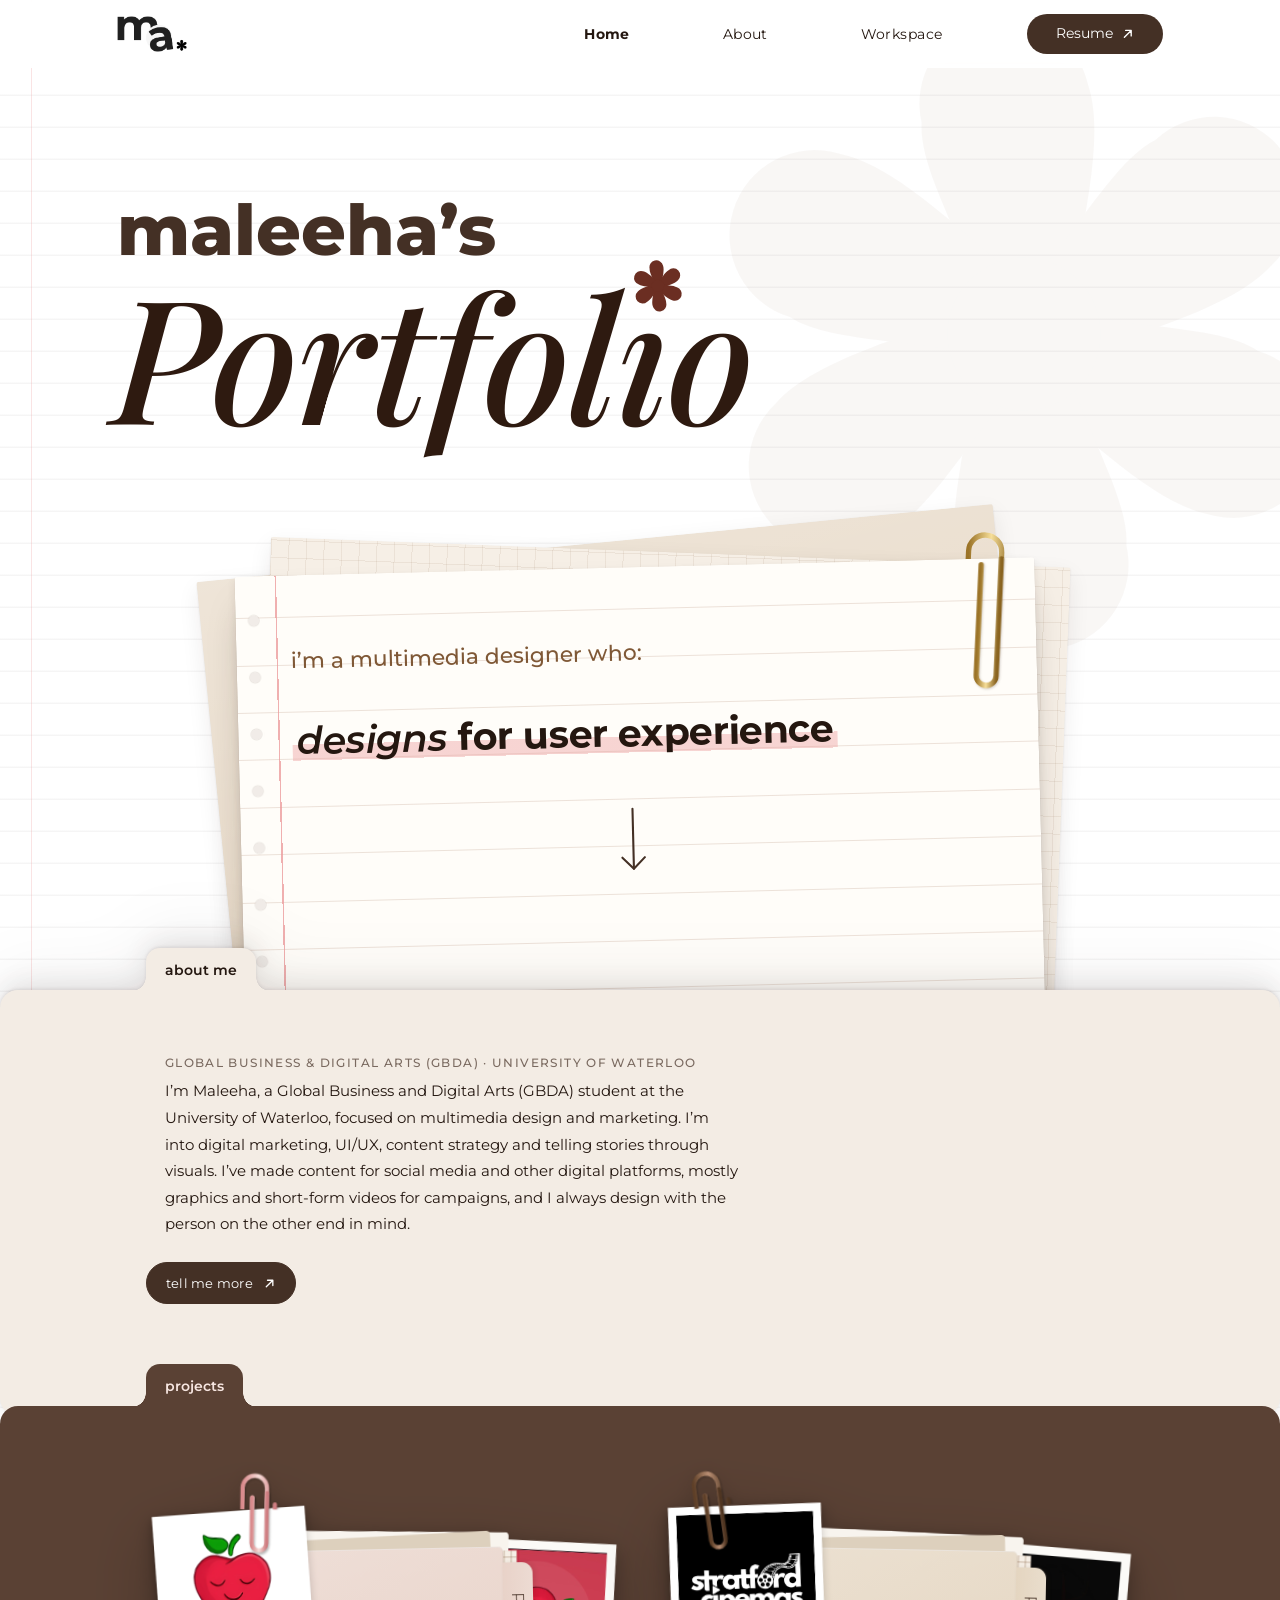
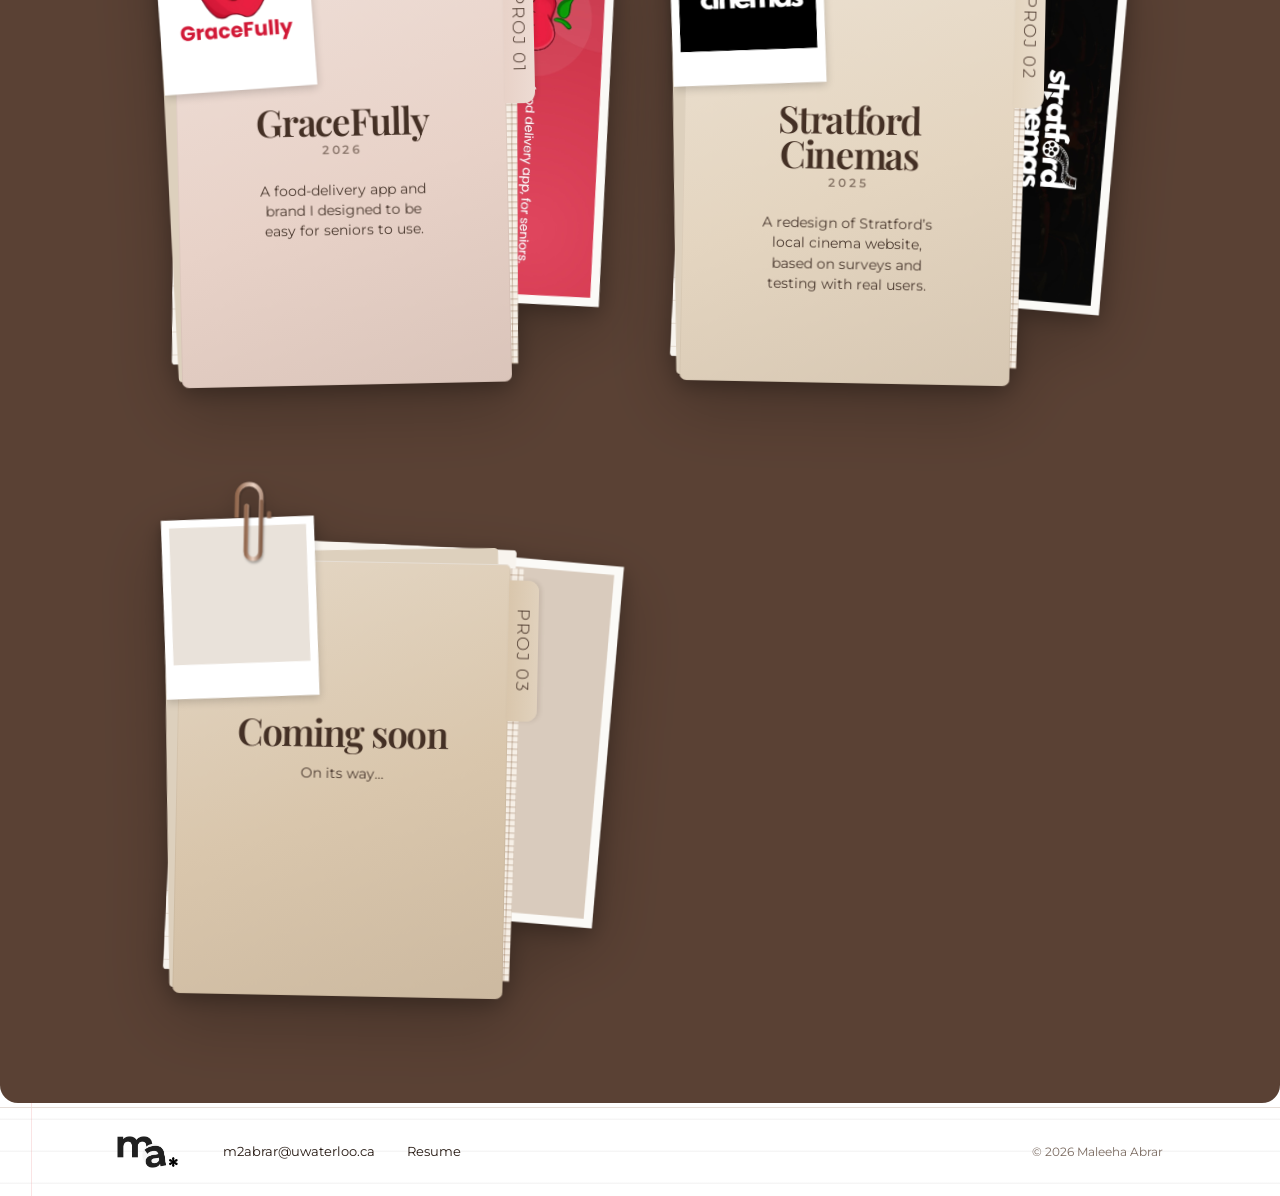
==== commit edb2b5c7: "Update resume link" ====
--- a/index.html
+++ b/index.html
@@ -110,7 +110,7 @@
         <a class="nav-link" href="workspace.html">Workspace</a>
       </nav>
 
-      <a class="btn-resume" href="https://drive.google.com/file/d/1McTainVxFS0YrUtruIiKN_nSozdMekVg/view?usp=sharing" target="_blank" rel="noopener">
+      <a class="btn-resume" href="https://drive.google.com/file/d/1L3ZKh3LJIB2m2oYpfjvaGD_77FZhY-fX/view?usp=sharing" target="_blank" rel="noopener">
         <span>Resume</span>
         <svg class="ico" aria-hidden="true"><use href="#i-arrow" /></svg>
       </a>
@@ -305,7 +305,7 @@
       </a>
       <ul class="footer-links">
         <li><a href="mailto:m2abrar@uwaterloo.ca">m2abrar@uwaterloo.ca</a></li>
-        <li><a href="https://drive.google.com/file/d/1McTainVxFS0YrUtruIiKN_nSozdMekVg/view?usp=sharing" target="_blank" rel="noopener">Resume</a></li>
+        <li><a href="https://drive.google.com/file/d/1L3ZKh3LJIB2m2oYpfjvaGD_77FZhY-fX/view?usp=sharing" target="_blank" rel="noopener">Resume</a></li>
       </ul>
       <span class="footer-copy">© <span id="year">2026</span> Maleeha Abrar</span>
     </div>
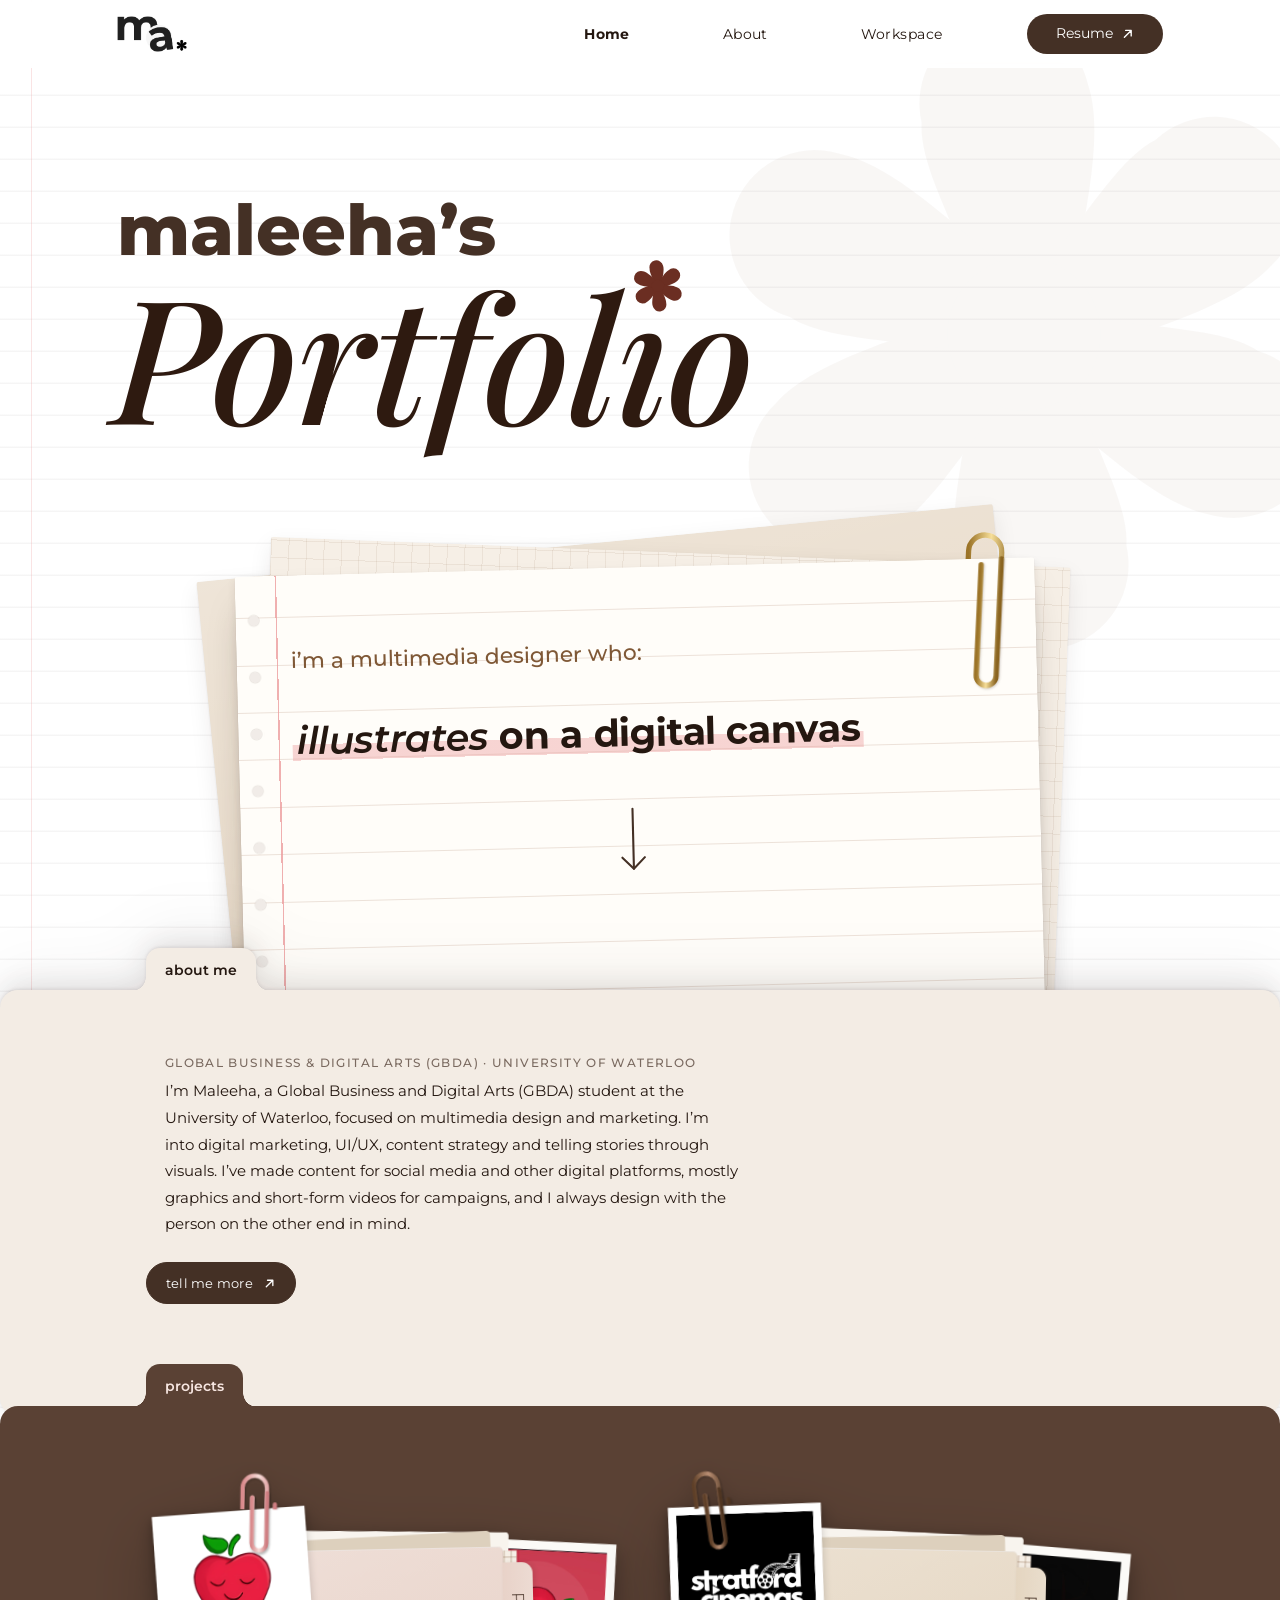
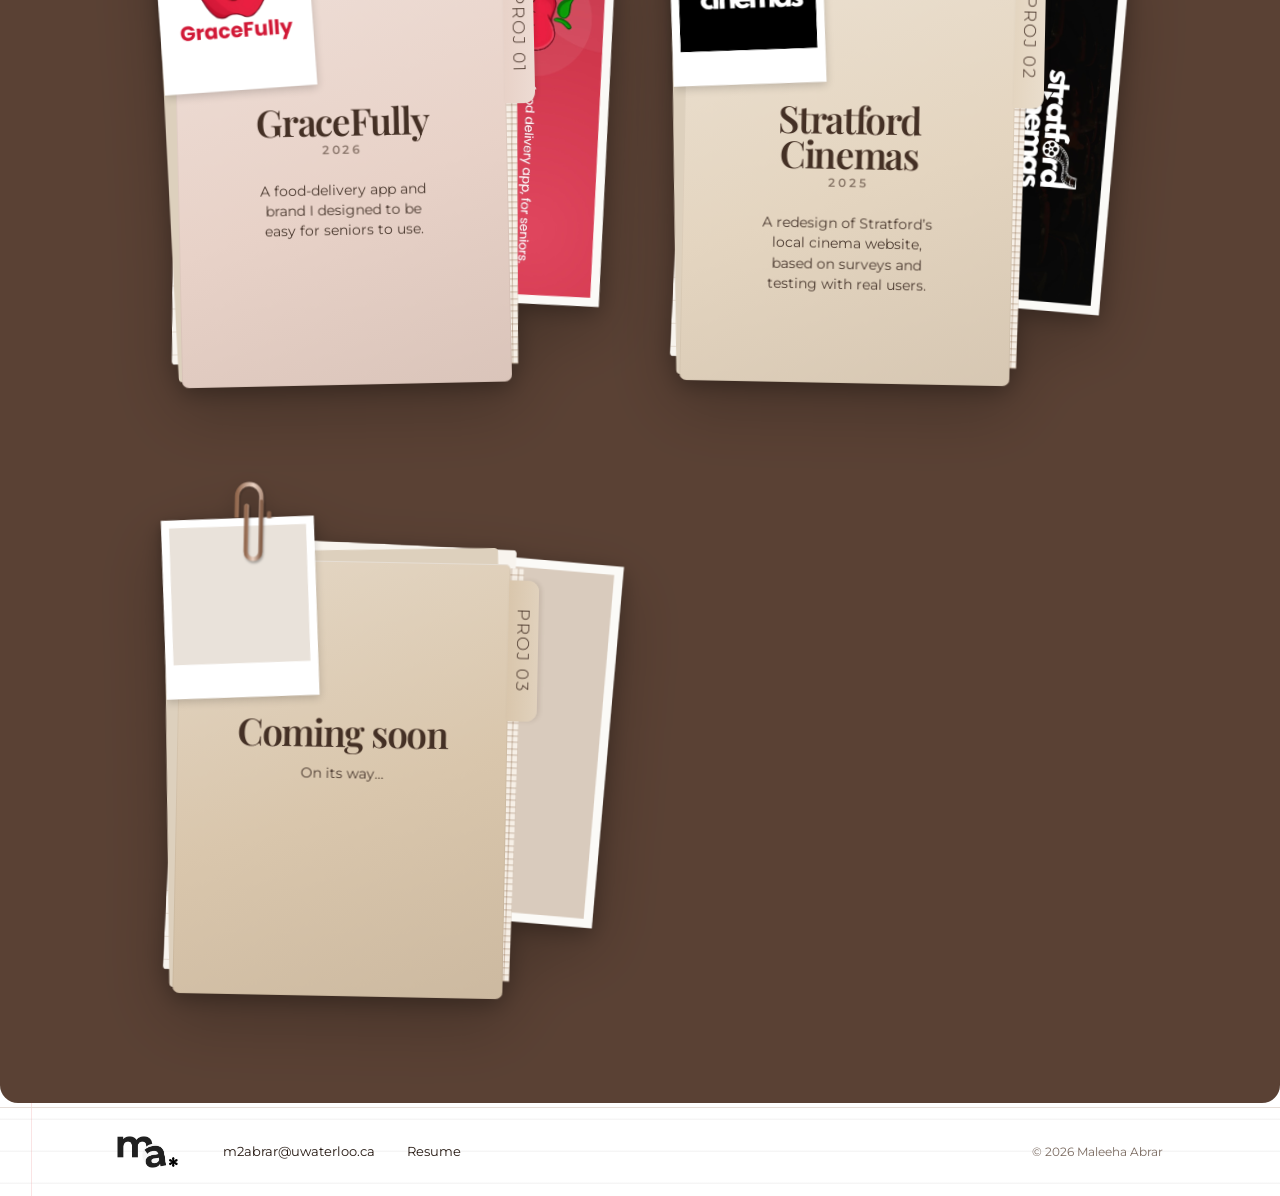
==== commit 9dced79a: "Host resume PDF on the site and point all Resume links to it" ====
--- a/index.html
+++ b/index.html
@@ -110,7 +110,7 @@
         <a class="nav-link" href="workspace.html">Workspace</a>
       </nav>
 
-      <a class="btn-resume" href="https://drive.google.com/file/d/1L3ZKh3LJIB2m2oYpfjvaGD_77FZhY-fX/view?usp=sharing" target="_blank" rel="noopener">
+      <a class="btn-resume" href="assets/Maleeha-Abrar-Resume.pdf" target="_blank" rel="noopener">
         <span>Resume</span>
         <svg class="ico" aria-hidden="true"><use href="#i-arrow" /></svg>
       </a>
@@ -305,7 +305,7 @@
       </a>
       <ul class="footer-links">
         <li><a href="mailto:m2abrar@uwaterloo.ca">m2abrar@uwaterloo.ca</a></li>
-        <li><a href="https://drive.google.com/file/d/1L3ZKh3LJIB2m2oYpfjvaGD_77FZhY-fX/view?usp=sharing" target="_blank" rel="noopener">Resume</a></li>
+        <li><a href="assets/Maleeha-Abrar-Resume.pdf" target="_blank" rel="noopener">Resume</a></li>
       </ul>
       <span class="footer-copy">© <span id="year">2026</span> Maleeha Abrar</span>
     </div>
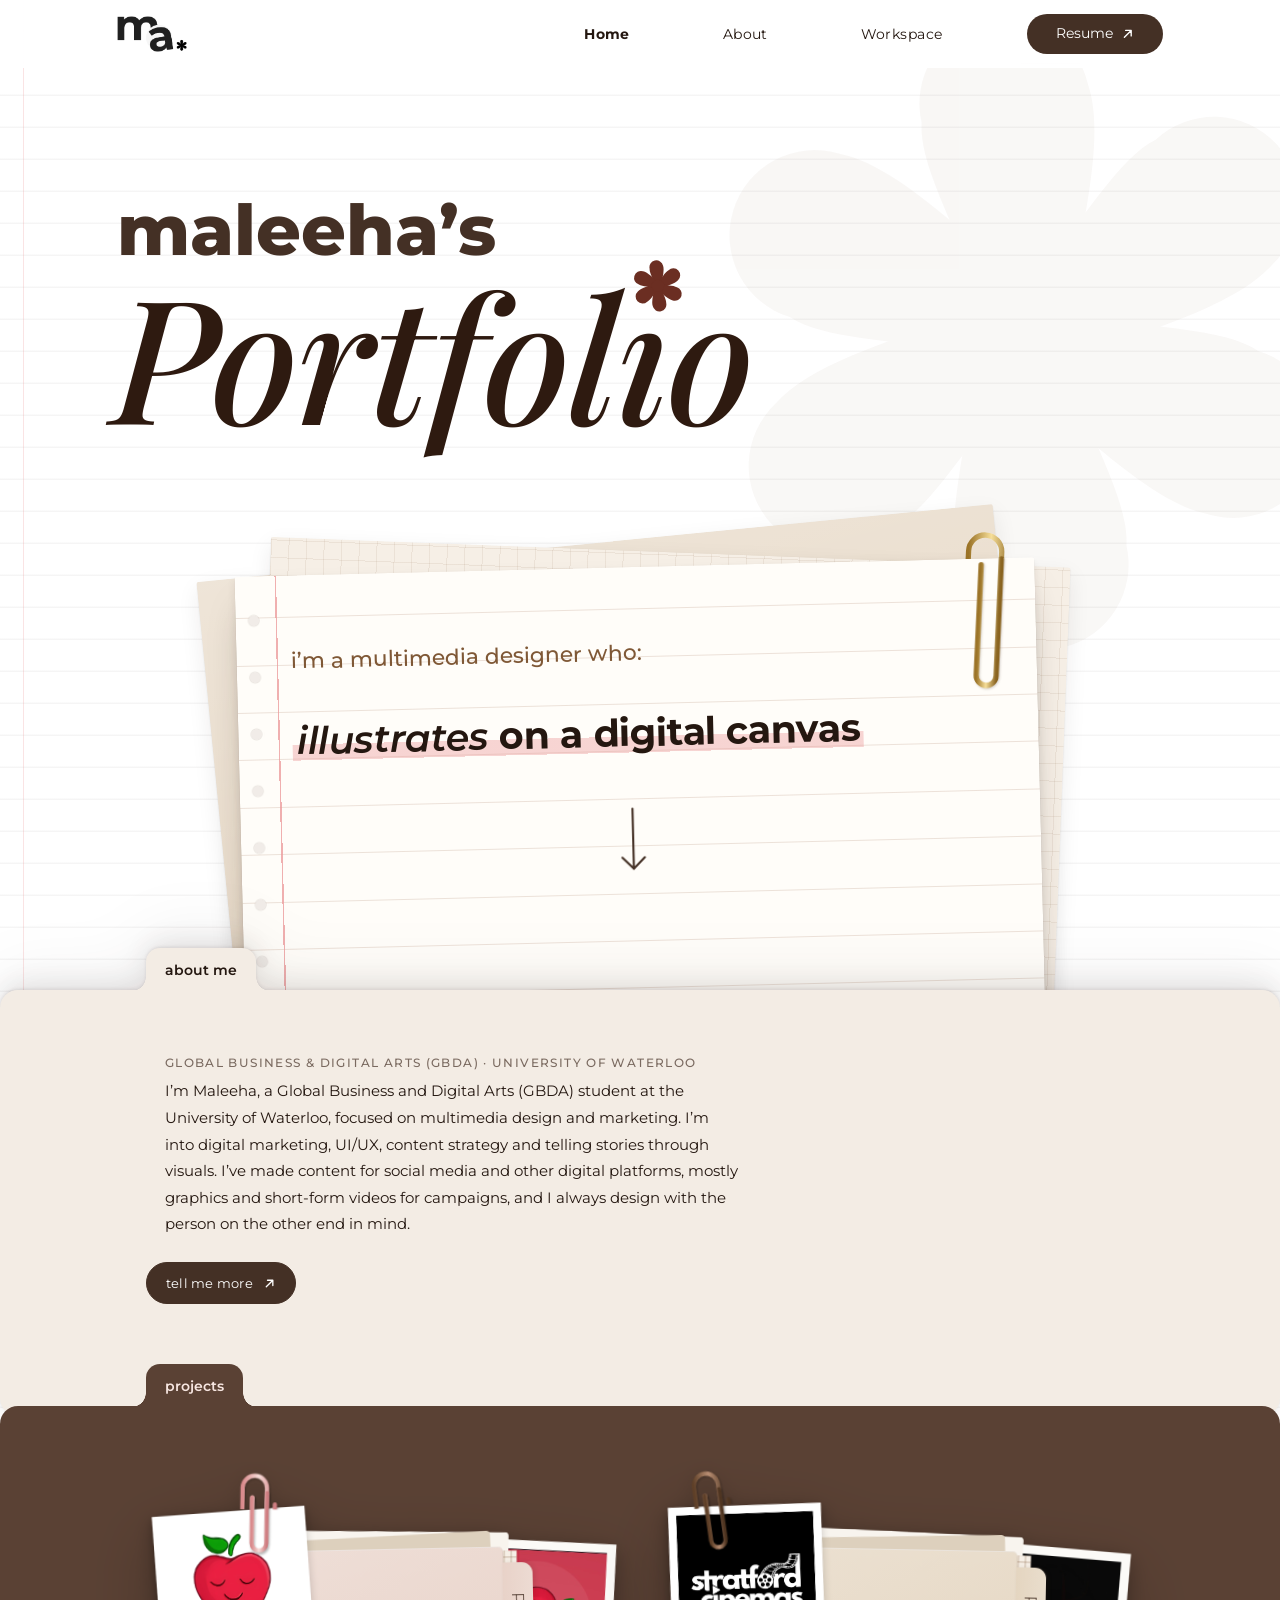
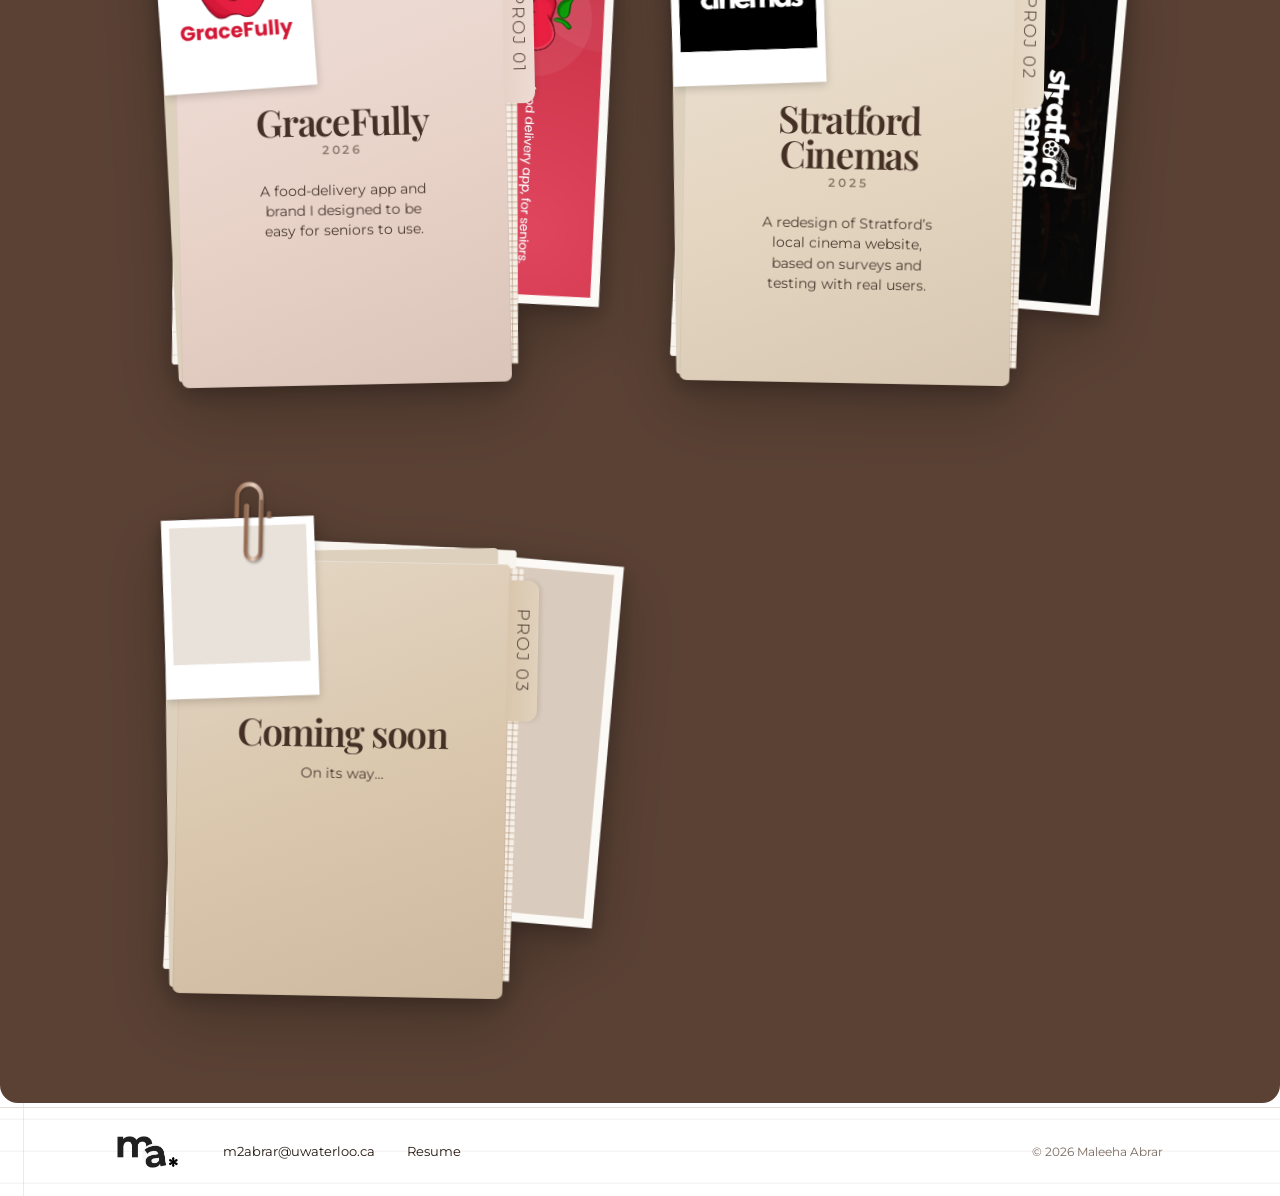
==== commit 992cb02e: "Point resume links to new Google Drive file" ====
--- a/index.html
+++ b/index.html
@@ -110,7 +110,7 @@
         <a class="nav-link" href="workspace.html">Workspace</a>
       </nav>
 
-      <a class="btn-resume" href="assets/Maleeha-Abrar-Resume.pdf" target="_blank" rel="noopener">
+      <a class="btn-resume" href="https://drive.google.com/file/d/1xwsBr7N85AedDljHBGZ7jFOFJqkECKXu/view?usp=sharing" target="_blank" rel="noopener">
         <span>Resume</span>
         <svg class="ico" aria-hidden="true"><use href="#i-arrow" /></svg>
       </a>
@@ -305,7 +305,7 @@
       </a>
       <ul class="footer-links">
         <li><a href="mailto:m2abrar@uwaterloo.ca">m2abrar@uwaterloo.ca</a></li>
-        <li><a href="assets/Maleeha-Abrar-Resume.pdf" target="_blank" rel="noopener">Resume</a></li>
+        <li><a href="https://drive.google.com/file/d/1xwsBr7N85AedDljHBGZ7jFOFJqkECKXu/view?usp=sharing" target="_blank" rel="noopener">Resume</a></li>
       </ul>
       <span class="footer-copy">© <span id="year">2026</span> Maleeha Abrar</span>
     </div>
--- a/css/styles.css
+++ b/css/styles.css
@@ -2137,3 +2137,28 @@
 @media (max-width: 760px) { .hero-notes { --hnw: 5.4rem; bottom: 19%; } .hn-note { font-size: .55rem; } .hn-main { font-size: .72rem; } }
 @media (max-width: 760px) { .hero-notes { bottom: 22.5%; } }
 .am-photo img.am-me { object-position: 45% 30%; } /* keep the face and camera in frame */
+
+/* ===== performance: cheaper effects (same look, much less repainting while scrolling) ===== */
+/* header: solid instead of a live blur of everything scrolling underneath it */
+.site-header { -webkit-backdrop-filter: none; backdrop-filter: none; background: rgba(255, 255, 255, .97); }
+/* scroll-in animation: fade + rise only (blurring whole folders as they move was very expensive) */
+.sr { filter: none; scale: 1; transition: opacity .8s ease, translate 1s var(--ease-glide); }
+.sr.is-in { filter: none; }
+/* the slow-spinning flower: its own layer, and it stops once you've scrolled past the hero */
+.hero-flower { will-change: transform; }
+.past-hero .hero-flower, .past-hero .nc-arrow { animation-play-state: paused; }
+/* laptop glow: the gradient is already soft, no blur filter needed */
+.case-laptop-hero::before { filter: none; }
+
+/* ===== scroll smoothness (measured: 33 fps -> 60 fps) =====
+   1. the looping arrow bob and flower spin get their own GPU layer, so they no longer force the page to repaint every frame */
+.nc-arrow, .nc-arrow svg, .hero-flower { will-change: transform; backface-visibility: hidden; }
+/* 2. the ruled-paper lines are drawn as one small repeating tile instead of a single page-long pattern (much cheaper to redraw) */
+body {
+  background-image:
+    linear-gradient(90deg, transparent 23px, rgba(236, 156, 157, .28) 23px, rgba(236, 156, 157, .28) 24px, transparent 24px),
+    linear-gradient(to bottom, transparent 0 calc(var(--ruled, 32px) - 2px), rgba(36, 23, 16, .045) calc(var(--ruled, 32px) - 1px), rgba(36, 23, 16, .045) var(--ruled, 32px));
+  background-size: auto, 100% var(--ruled, 32px);
+  background-repeat: repeat-y, repeat;
+}
+.is-scrolling .hero-flower { animation-play-state: paused; } /* the flower spins while the page is still and pauses during scrolling (spinning while scrolling cost ~10 fps) */
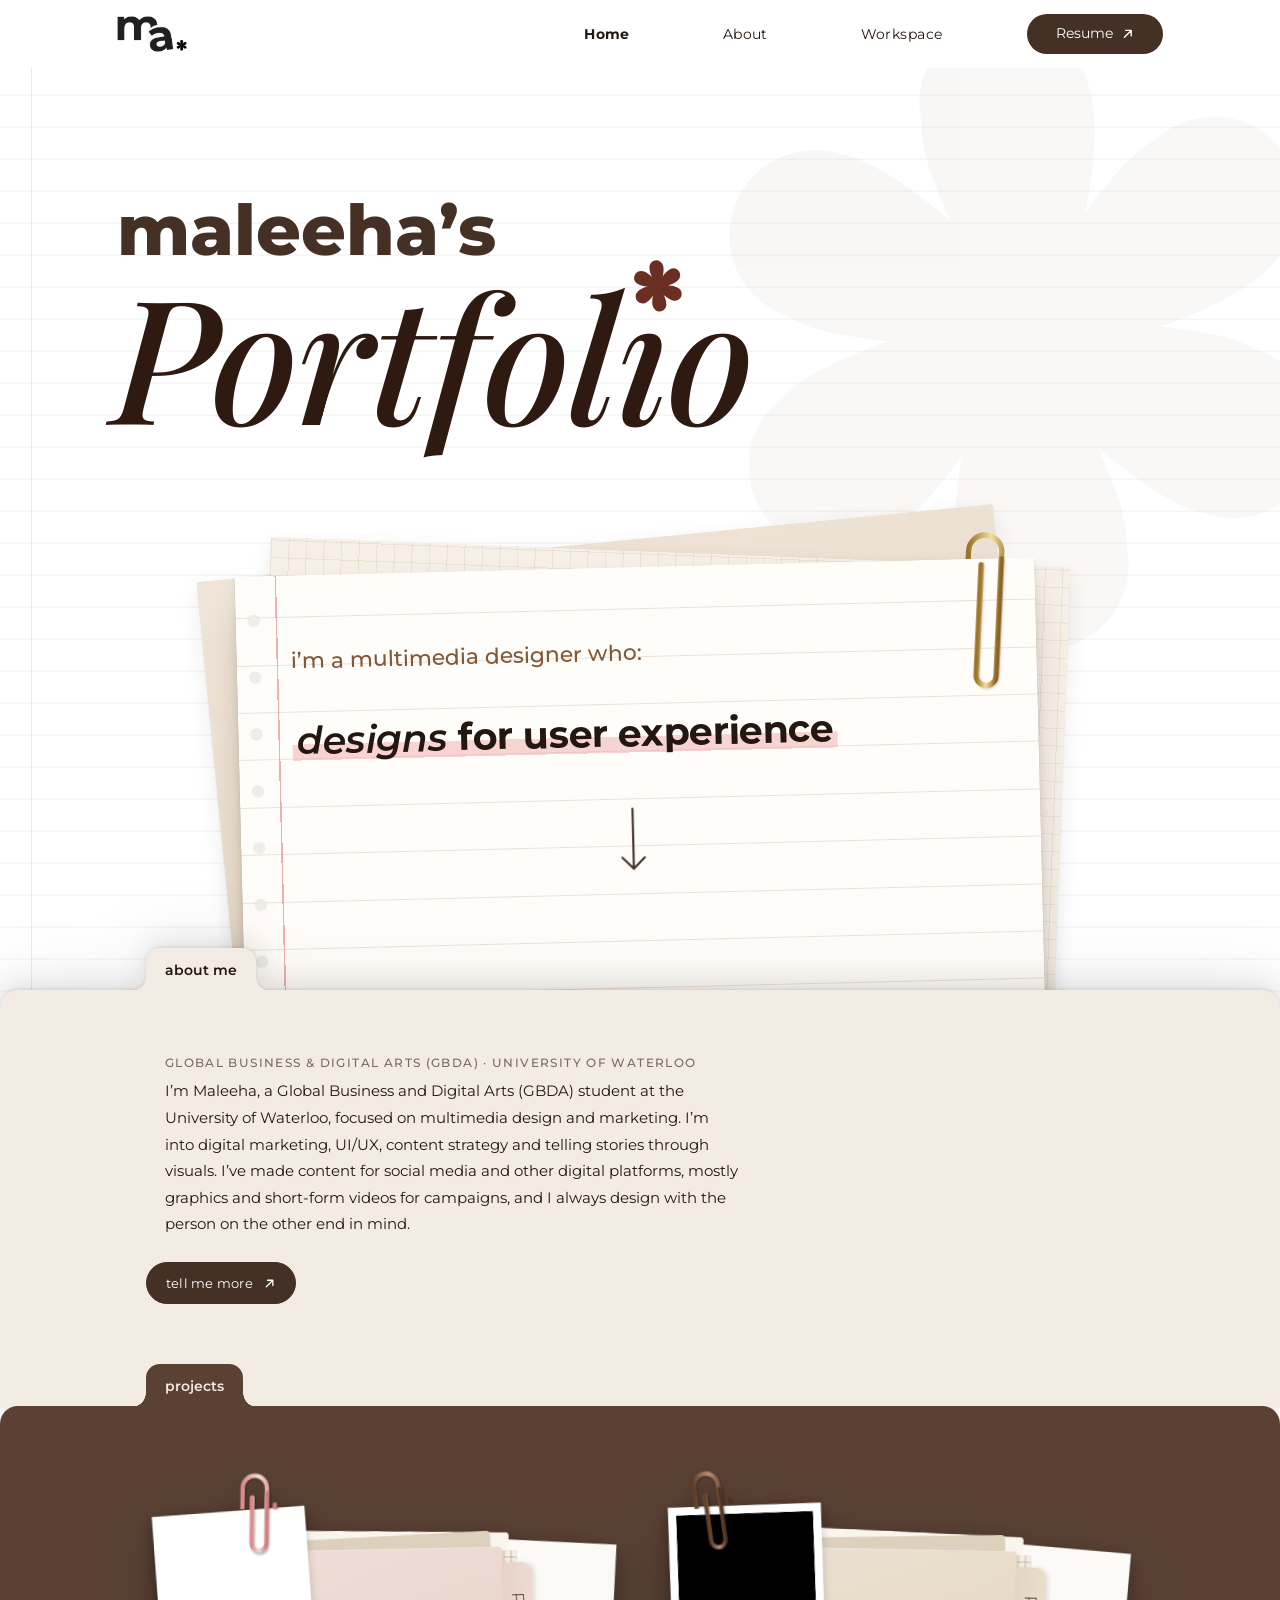
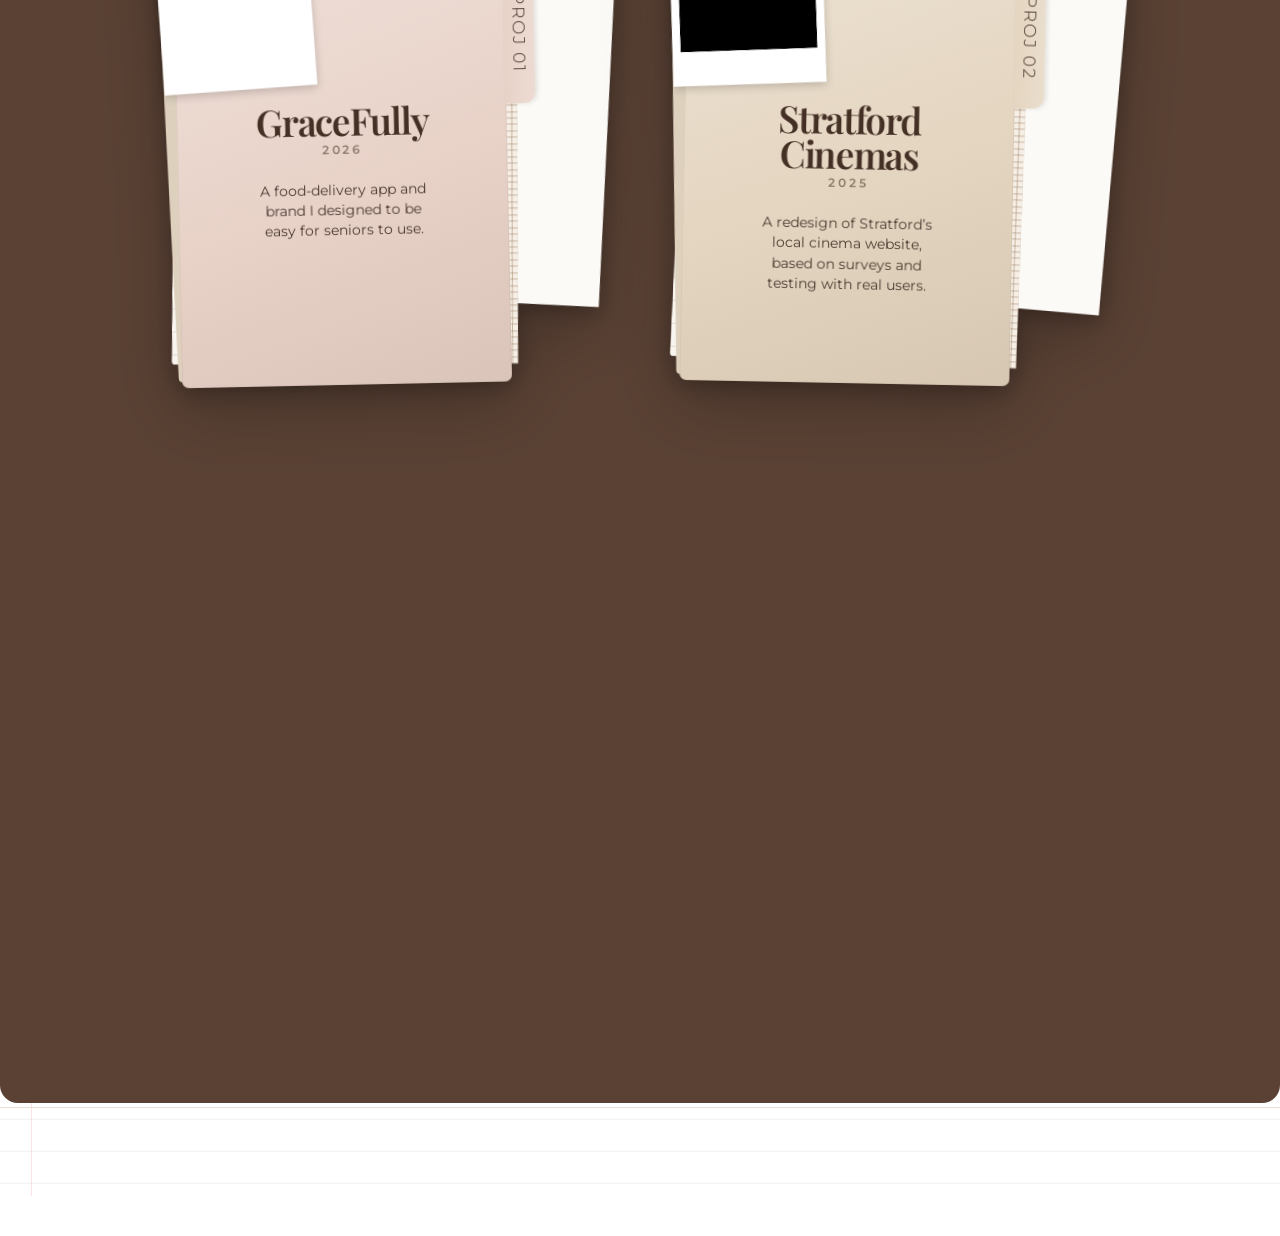
==== commit a16f74d7: "Improve scroll performance: pause animations while scrolling, put ruled background on its own layer," ====
--- a/index.html
+++ b/index.html
@@ -101,7 +101,7 @@
   <header class="site-header" id="siteHeader">
     <div class="header-inner">
       <a class="brand" href="#top" aria-label="Maleeha Abrar — home">
-        <img src="assets/logo.png" alt="ma* logo" width="1828" height="958" />
+        <img src="assets/logo.png" alt="ma* logo" width="1828" height="958" decoding="async" />
       </a>
 
       <nav class="nav" id="siteNav" aria-label="Main">
@@ -218,7 +218,7 @@
                   <li class="case-item">
                     <a class="casestudy" href="gracefully.html" aria-label="Open the GraceFully case study">
                       <span class="cs-stage">
-                        <span class="cs-photo-back"><img src="assets/gracefully-2.jpg" alt="GraceFully banner: a food delivery app, for seniors." width="369" height="941" /></span>
+                        <span class="cs-photo-back"><img src="assets/gracefully-2.jpg" alt="GraceFully banner: a food delivery app, for seniors." width="369" height="941" decoding="async" loading="lazy" /></span>
                         <span class="cs-sheet cs-sheet--1"></span>
                         <span class="cs-sheet cs-sheet--2"></span>
                         <span class="cs-strip"></span>
@@ -231,7 +231,7 @@
                           <span class="cs-desc">A food-delivery app and brand I designed to be easy for seniors to use.</span>
                         </span>
                         <span class="cs-polaroid">
-                          <img class="cs-logo" src="assets/gracefully.png" alt="GraceFully logo: a smiling red apple" width="1200" height="1176" />
+                          <img class="cs-logo" src="assets/gracefully.png" alt="GraceFully logo: a smiling red apple" width="1200" height="1176" decoding="async" loading="lazy" />
                           <svg class="cs-pclip cs-pclip--back" style="--wire: url(#g-wire-sakura)" aria-hidden="true"><use href="#i-pclip" /></svg><svg class="cs-pclip" style="--wire: url(#g-wire-sakura)" aria-hidden="true"><use href="#i-pclip-front" /></svg>
                         </span>
                       </span>
@@ -243,7 +243,7 @@
                     <a class="casestudy" href="stratford.html" aria-label="Open the Stratford Cinemas case study">
                       <span class="cs-stage">
                         <!-- banner peeking out from behind the folder -->
-                        <span class="cs-photo-back"><img src="assets/stratford-2.jpg" alt="Stratford Cinemas banner: the logo over dark cinema seats, website redesign and UX case study" width="833" height="2000" /></span>
+                        <span class="cs-photo-back"><img src="assets/stratford-2.jpg" alt="Stratford Cinemas banner: the logo over dark cinema seats, website redesign and UX case study" width="833" height="2000" decoding="async" loading="lazy" /></span>
                         <span class="cs-sheet cs-sheet--1"></span>
                         <span class="cs-sheet cs-sheet--2"></span>
                         <span class="cs-strip"></span>
@@ -257,7 +257,7 @@
                         </span>
                         <!-- polaroid: the redesigned logo -->
                         <span class="cs-polaroid">
-                          <img class="cs-logo cs-logo--dark" src="assets/stratford/new-logo-white.png" alt="Stratford Cinemas logo in white on black" width="1419" height="707" />
+                          <img class="cs-logo cs-logo--dark" src="assets/stratford/new-logo-white.png" alt="Stratford Cinemas logo in white on black" width="1419" height="707" decoding="async" loading="lazy" />
                           <svg class="cs-pclip cs-pclip--back" style="--wire: url(#g-wire-aloe)" aria-hidden="true"><use href="#i-pclip" /></svg><svg class="cs-pclip" style="--wire: url(#g-wire-aloe)" aria-hidden="true"><use href="#i-pclip-front" /></svg>
                         </span>
                       </span>
@@ -301,7 +301,7 @@
   <footer class="site-footer">
     <div class="footer-inner">
       <a class="brand brand--footer" href="#top" aria-label="Back to top">
-        <img src="assets/logo.png" alt="ma* logo" width="1828" height="958" />
+        <img src="assets/logo.png" alt="ma* logo" width="1828" height="958" decoding="async" loading="lazy" />
       </a>
       <ul class="footer-links">
         <li><a href="mailto:m2abrar@uwaterloo.ca">m2abrar@uwaterloo.ca</a></li>
--- a/css/styles.css
+++ b/css/styles.css
@@ -2162,3 +2162,20 @@
   background-repeat: repeat-y, repeat;
 }
 .is-scrolling .hero-flower { animation-play-state: paused; } /* the flower spins while the page is still and pauses during scrolling (spinning while scrolling cost ~10 fps) */
+@media (min-width: 761px) { .case-phone { right: clamp(-4rem, -2.5vw, 0rem); } } /* GraceFully phone sits further right so it clears the wordmark */
+
+/* ===== performance pass 3 =====
+   1. The ruled paper (pink margin line + soft lines) lives on its own GPU layer behind everything.
+      It's drawn once and scrolls with the page, so nothing animating on top can force it to be redrawn. */
+body { position: relative; isolation: isolate; background-image: none; background-color: var(--bg); }
+body::before {
+  content: ""; position: absolute; inset: 0; z-index: -1; pointer-events: none;
+  background-image:
+    linear-gradient(90deg, transparent calc(var(--margin-x) - 1px), rgba(236, 156, 157, .28) calc(var(--margin-x) - 1px), rgba(236, 156, 157, .28) var(--margin-x), transparent var(--margin-x)),
+    linear-gradient(to bottom, transparent 0 calc(var(--ruled) - 2px), rgba(36, 23, 16, .045) calc(var(--ruled) - 1px), rgba(36, 23, 16, .045) var(--ruled));
+  background-size: 100% 100%, 100% var(--ruled);
+  background-repeat: no-repeat, repeat;
+  will-change: transform;
+}
+/* 2. While the page is scrolling, every animation on the page holds still; they carry on a moment after you stop */
+.is-scrolling *, .is-scrolling *::before, .is-scrolling *::after { animation-play-state: paused !important; }
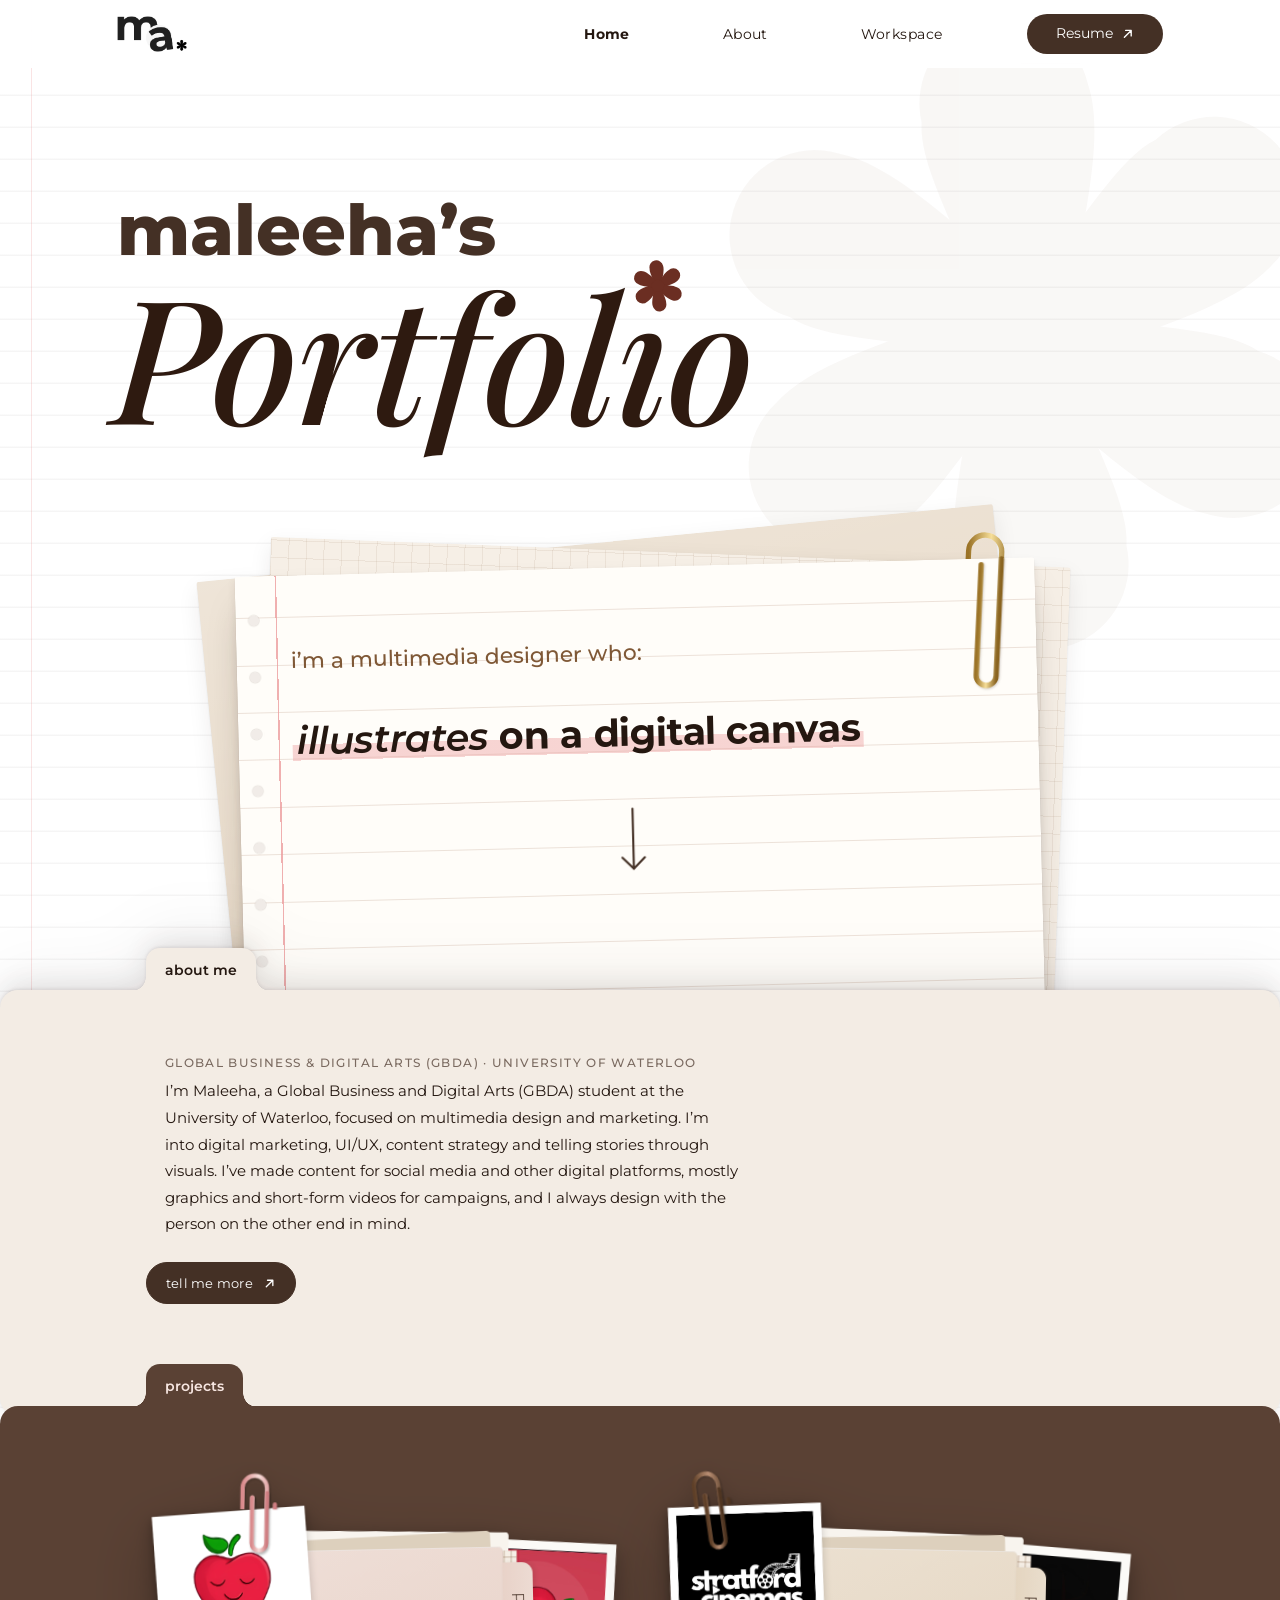
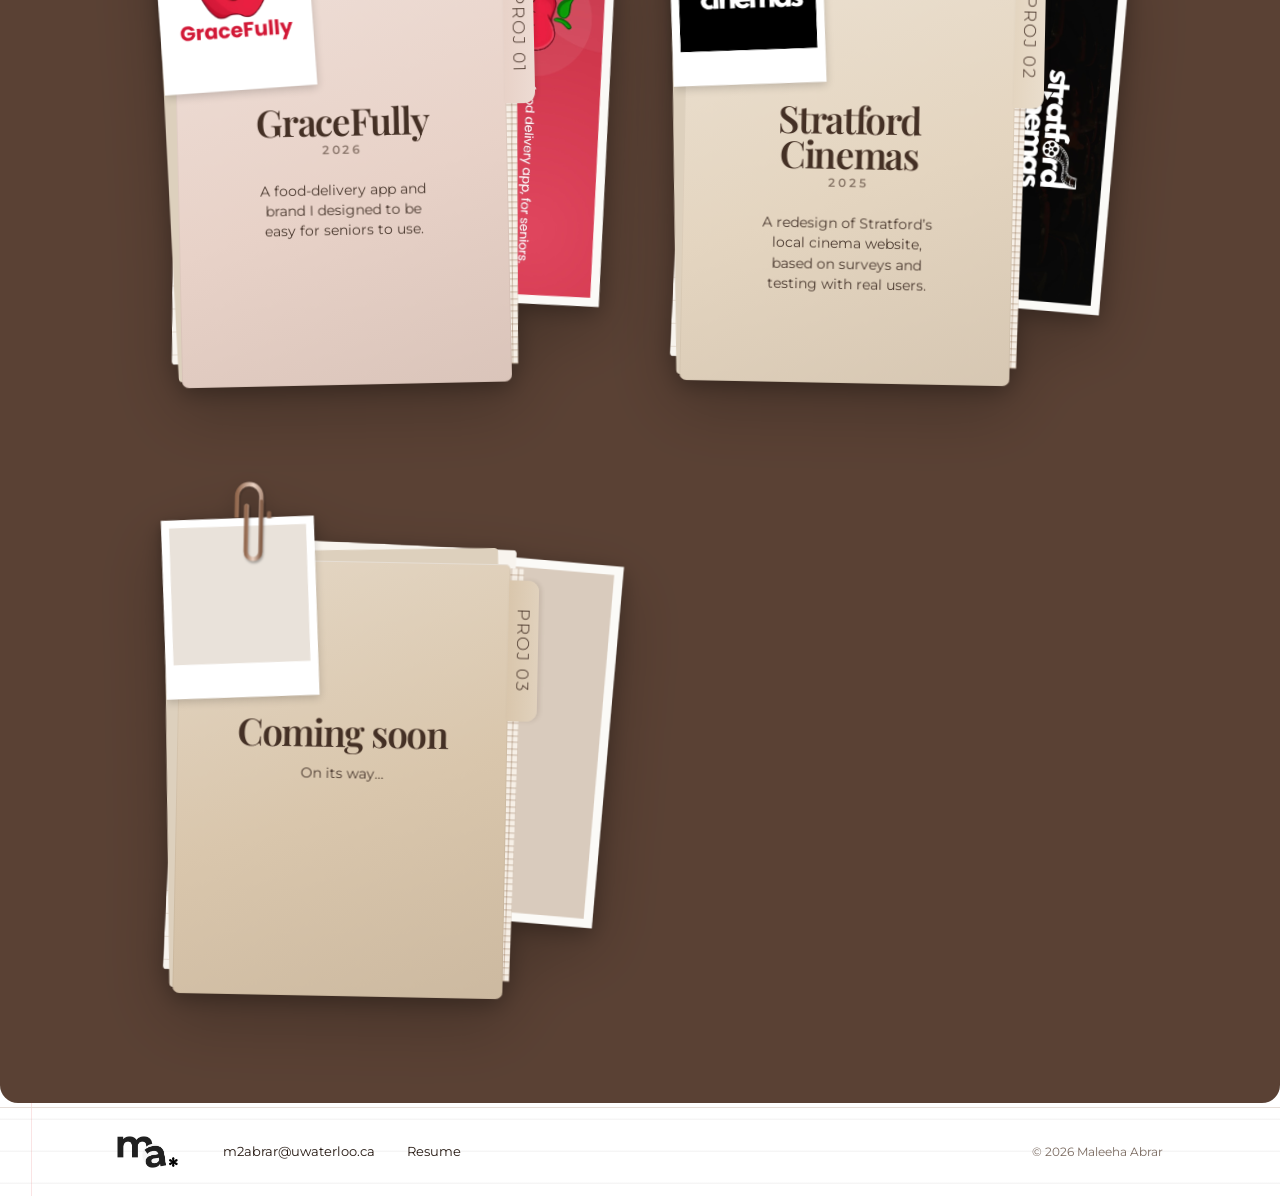
==== commit 275cbb4a: "Add square transparent favicon set from the ma* logo Co-Authored-By: Claude Opus 5.5 <noreply@anthro" ====
--- a/index.html
+++ b/index.html
@@ -5,7 +5,11 @@
   <meta name="viewport" content="width=device-width, initial-scale=1" />
   <title>Maleeha Abrar — Portfolio</title>
   <meta name="description" content="Maleeha Abrar — multimedia designer: UI/UX, illustration, marketing and UGC." />
-  <link rel="icon" href="assets/logo.png" />
+  <link rel="icon" href="favicon.ico" sizes="48x48" />
+  <link rel="icon" type="image/png" sizes="32x32" href="assets/icons/favicon-32.png" />
+  <link rel="icon" type="image/png" sizes="16x16" href="assets/icons/favicon-16.png" />
+  <link rel="icon" type="image/png" sizes="192x192" href="assets/icons/favicon-192.png" />
+  <link rel="apple-touch-icon" href="assets/icons/apple-touch-icon.png" />
 
   <link rel="preconnect" href="https://fonts.googleapis.com" />
   <link rel="preconnect" href="https://fonts.gstatic.com" crossorigin />
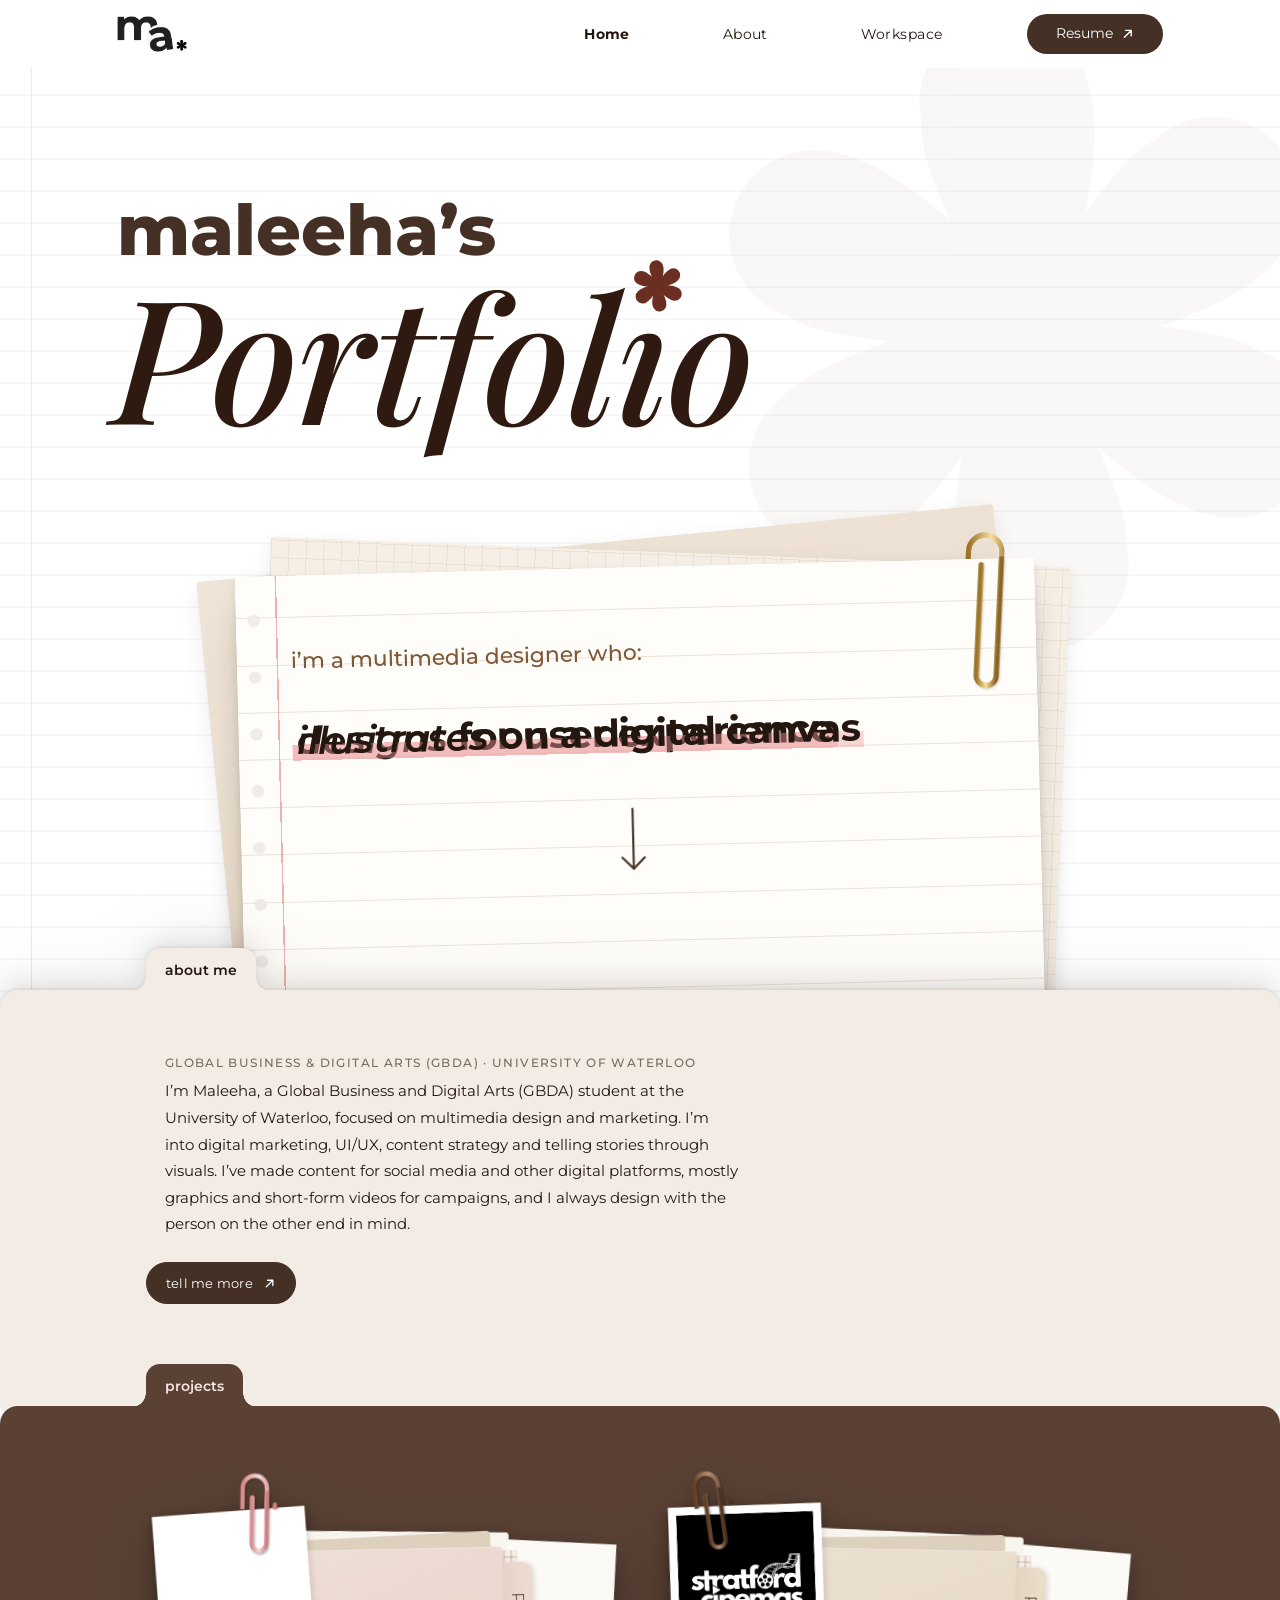
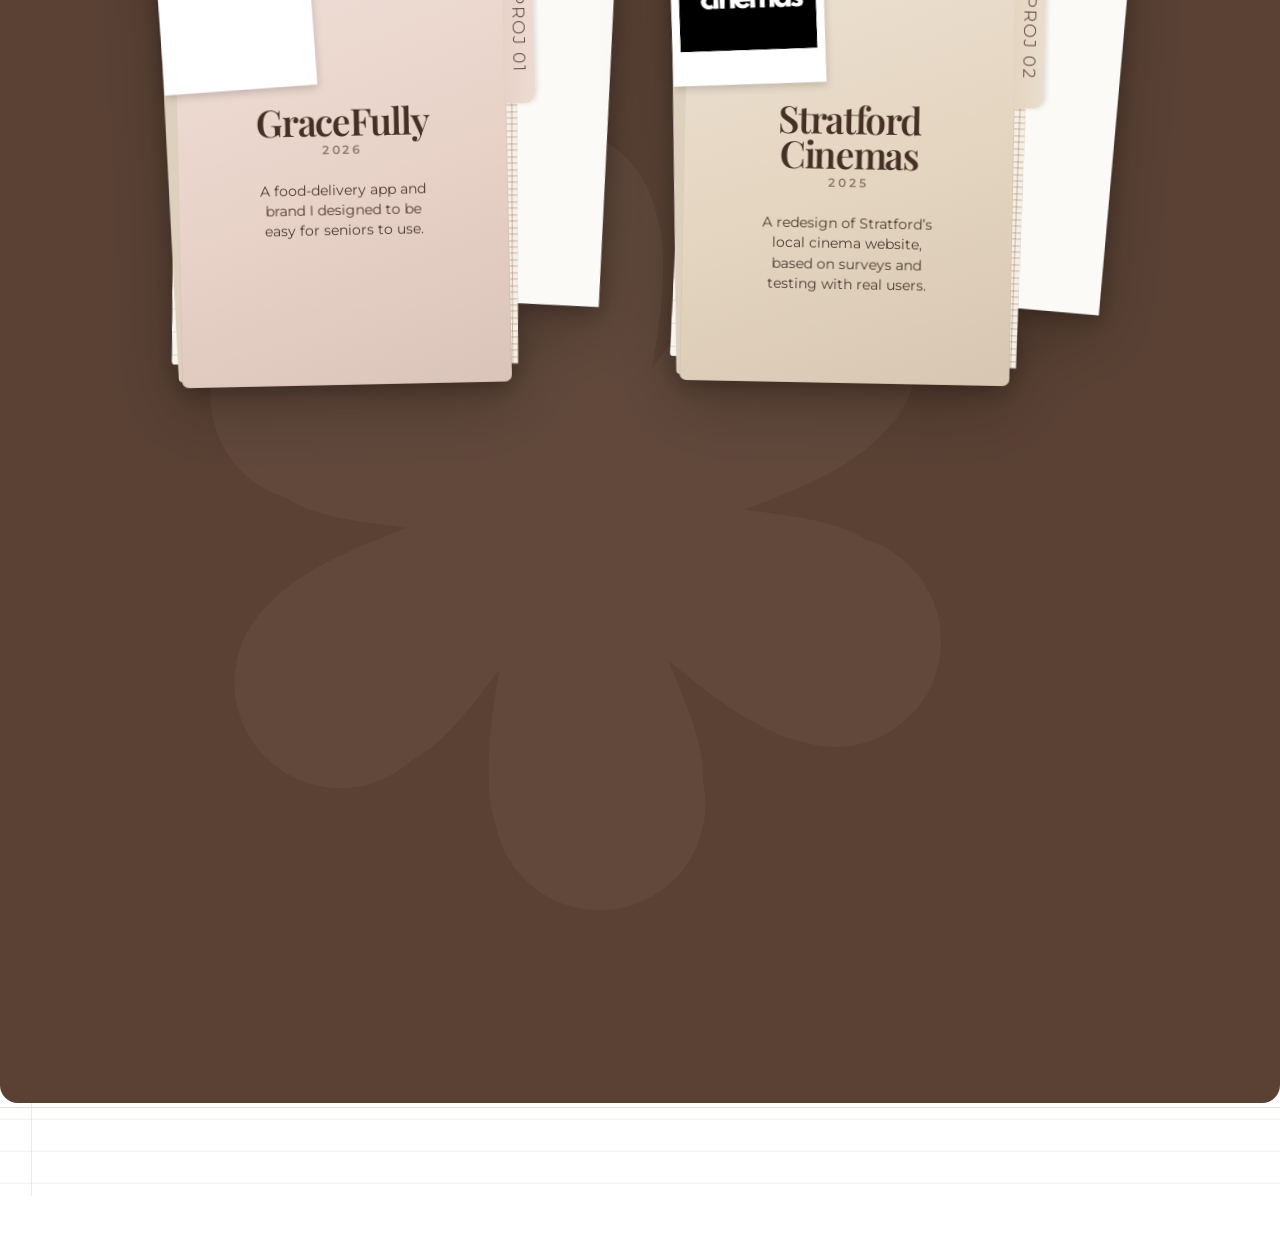
==== commit 1f1d81e7: "Use first name only; faint flower behind project folders; load only used fonts; cache static assets " ====
--- a/index.html
+++ b/index.html
@@ -3,8 +3,8 @@
 <head>
   <meta charset="UTF-8" />
   <meta name="viewport" content="width=device-width, initial-scale=1" />
-  <title>Maleeha Abrar — Portfolio</title>
-  <meta name="description" content="Maleeha Abrar — multimedia designer: UI/UX, illustration, marketing and UGC." />
+  <title>Maleeha — Portfolio</title>
+  <meta name="description" content="Maleeha — multimedia designer: UI/UX, illustration, marketing and UGC." />
   <link rel="icon" href="favicon.ico" sizes="48x48" />
   <link rel="icon" type="image/png" sizes="32x32" href="assets/icons/favicon-32.png" />
   <link rel="icon" type="image/png" sizes="16x16" href="assets/icons/favicon-16.png" />
@@ -13,7 +13,7 @@
 
   <link rel="preconnect" href="https://fonts.googleapis.com" />
   <link rel="preconnect" href="https://fonts.gstatic.com" crossorigin />
-  <link href="https://fonts.googleapis.com/css2?family=Montserrat:ital,wght@0,300..900;1,300..900&family=Playfair+Display:ital,wght@0,400..900;1,400..900&family=Bodoni+Moda:ital,opsz,wght@0,6..96,400..900;1,6..96,400..900&family=Anton&family=UnifrakturMaguntia&family=Abril+Fatface&family=Pinyon+Script&display=swap" rel="stylesheet" />
+  <link href="https://fonts.googleapis.com/css2?family=Montserrat:ital,wght@0,300..900;1,300..900&amp;family=Playfair+Display:ital,wght@0,400..900;1,400..900&amp;display=swap" rel="stylesheet" />
 
   <link rel="stylesheet" href="css/styles.css" />
 </head>
@@ -104,7 +104,7 @@
   <!-- ============ HEADER ============ -->
   <header class="site-header" id="siteHeader">
     <div class="header-inner">
-      <a class="brand" href="#top" aria-label="Maleeha Abrar — home">
+      <a class="brand" href="#top" aria-label="Maleeha — home">
         <img src="assets/logo.png" alt="ma* logo" width="1828" height="958" decoding="async" />
       </a>
 
@@ -214,6 +214,18 @@
             </div>
           </div>
           <div class="folder-body">
+            <!-- faint flower turning slowly behind the project folders (same petals as the one at the top) -->
+            <svg class="folder-flower" viewBox="-100 -100 200 200" aria-hidden="true">
+              <g fill="currentColor">
+                <use href="#petal" />
+                <use href="#petal" transform="rotate(60)" />
+                <use href="#petal" transform="rotate(120)" />
+                <use href="#petal" transform="rotate(180)" />
+                <use href="#petal" transform="rotate(240)" />
+                <use href="#petal" transform="rotate(300)" />
+                <circle r="24" />
+              </g>
+            </svg>
             <div class="folder-reveal">
               <div class="folder-reveal-inner">
                 <ul class="cases">
@@ -311,7 +323,7 @@
         <li><a href="mailto:m2abrar@uwaterloo.ca">m2abrar@uwaterloo.ca</a></li>
         <li><a href="https://drive.google.com/file/d/1xwsBr7N85AedDljHBGZ7jFOFJqkECKXu/view?usp=sharing" target="_blank" rel="noopener">Resume</a></li>
       </ul>
-      <span class="footer-copy">© <span id="year">2026</span> Maleeha Abrar</span>
+      <span class="footer-copy">© <span id="year">2026</span> Maleeha</span>
     </div>
   </footer>
 
--- a/css/styles.css
+++ b/css/styles.css
@@ -1,5 +1,5 @@
 /* =========================================================
-   Maleeha Abrar — portfolio landing page
+   Maleeha — portfolio landing page
    Palette: Dark Chocolate #443025 · Aloewood #7F5836 ·
             Milk Tea #AA7F66 · Sakura #EC9C9D · Misty Rose #F2D3CF
    ========================================================= */
@@ -2179,3 +2179,19 @@
 }
 /* 2. While the page is scrolling, every animation on the page holds still; they carry on a moment after you stop */
 .is-scrolling *, .is-scrolling *::before, .is-scrolling *::after { animation-play-state: paused !important; }
+
+/* faint flower turning slowly behind the project folders on the home page (opposite way to the top flower) */
+.folder--projects .folder-body { position: relative; overflow: hidden; }
+.folder--projects .folder-reveal { position: relative; z-index: 1; }
+.folder-flower {
+  position: absolute; z-index: 0; pointer-events: none;
+  --size: clamp(30rem, 62vw, 54rem);
+  width: var(--size); height: var(--size);
+  left: 50%; top: 55%; margin: calc(var(--size) / -2) 0 0 calc(var(--size) / -2);
+  color: var(--folder-ink, #F7E6E1); opacity: .045; /* lower = fainter */
+  animation: flower-spin 90s linear infinite reverse;
+  will-change: transform; backface-visibility: hidden;
+}
+.folder-flower.is-offscreen { animation-play-state: paused; }
+@media (prefers-reduced-motion: reduce) { .folder-flower { animation: none; } }
+.folder-flower { left: 45%; } /* nudged a little left */
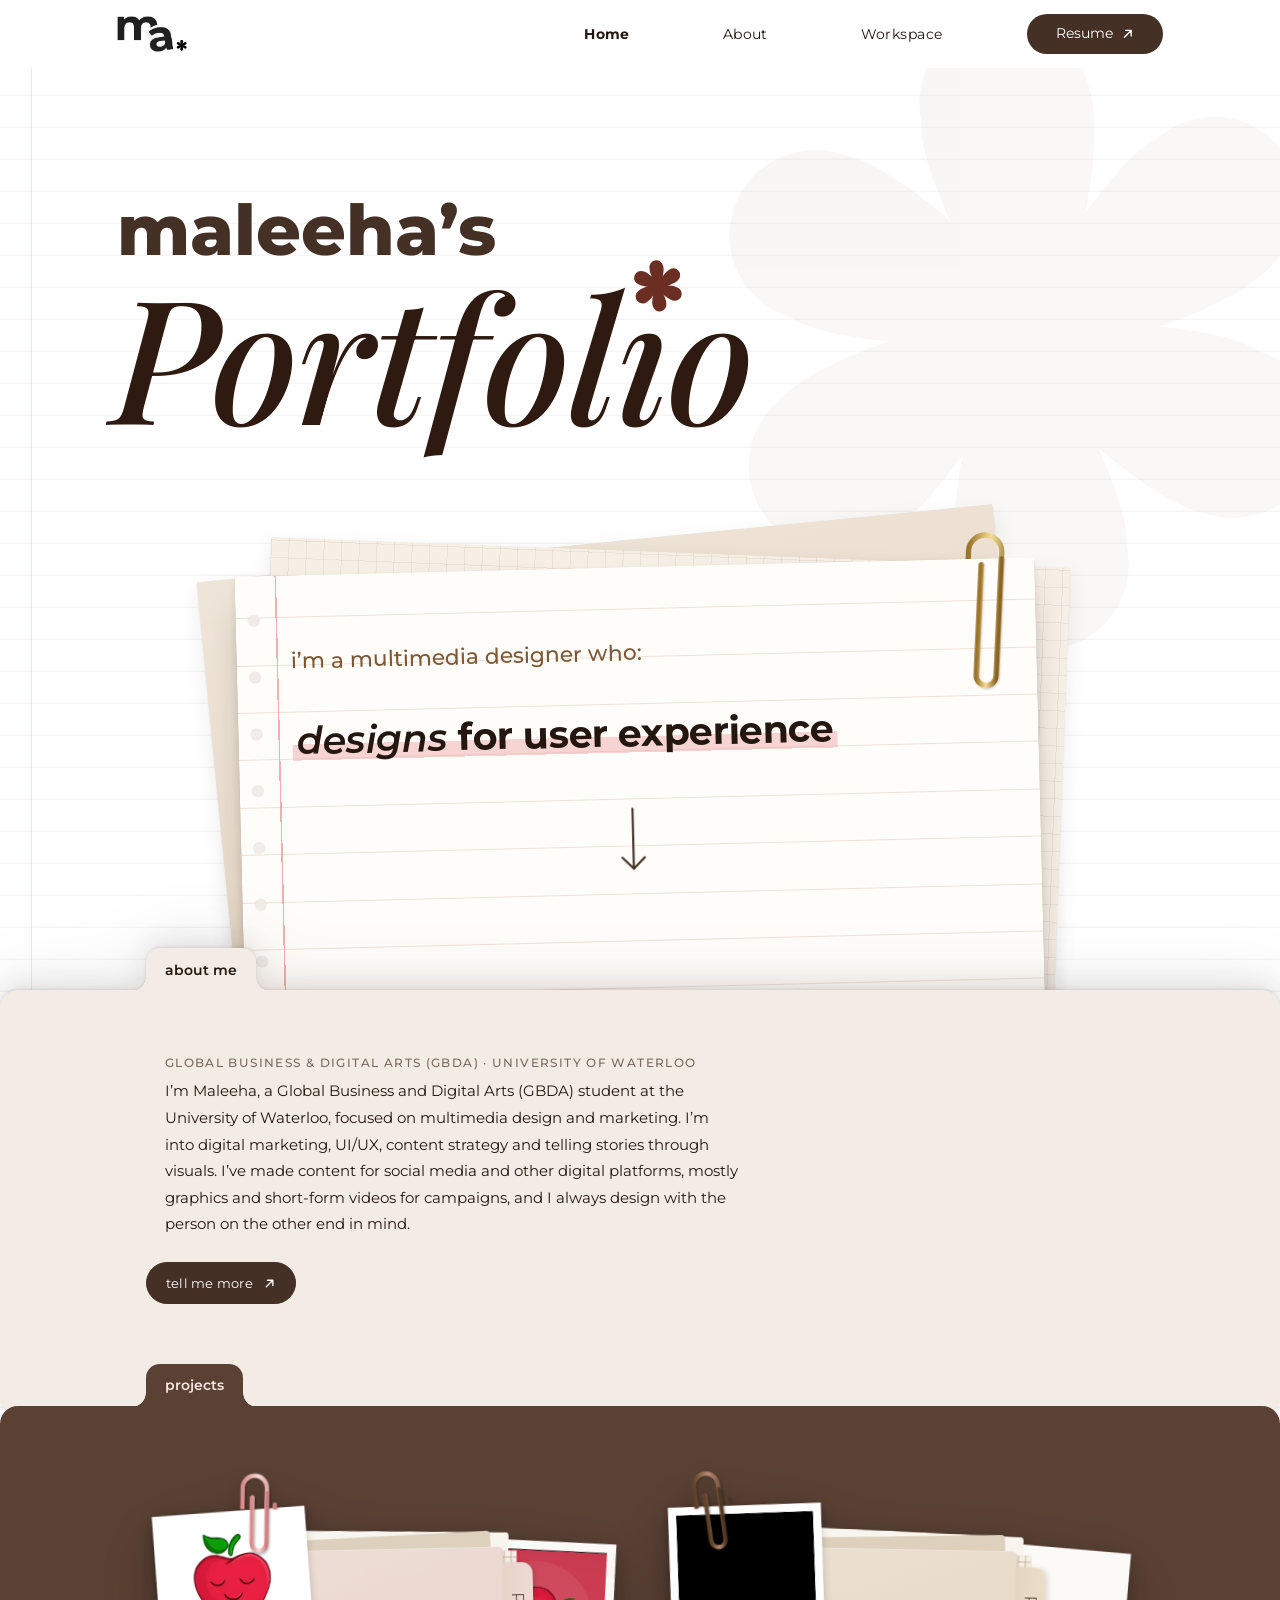
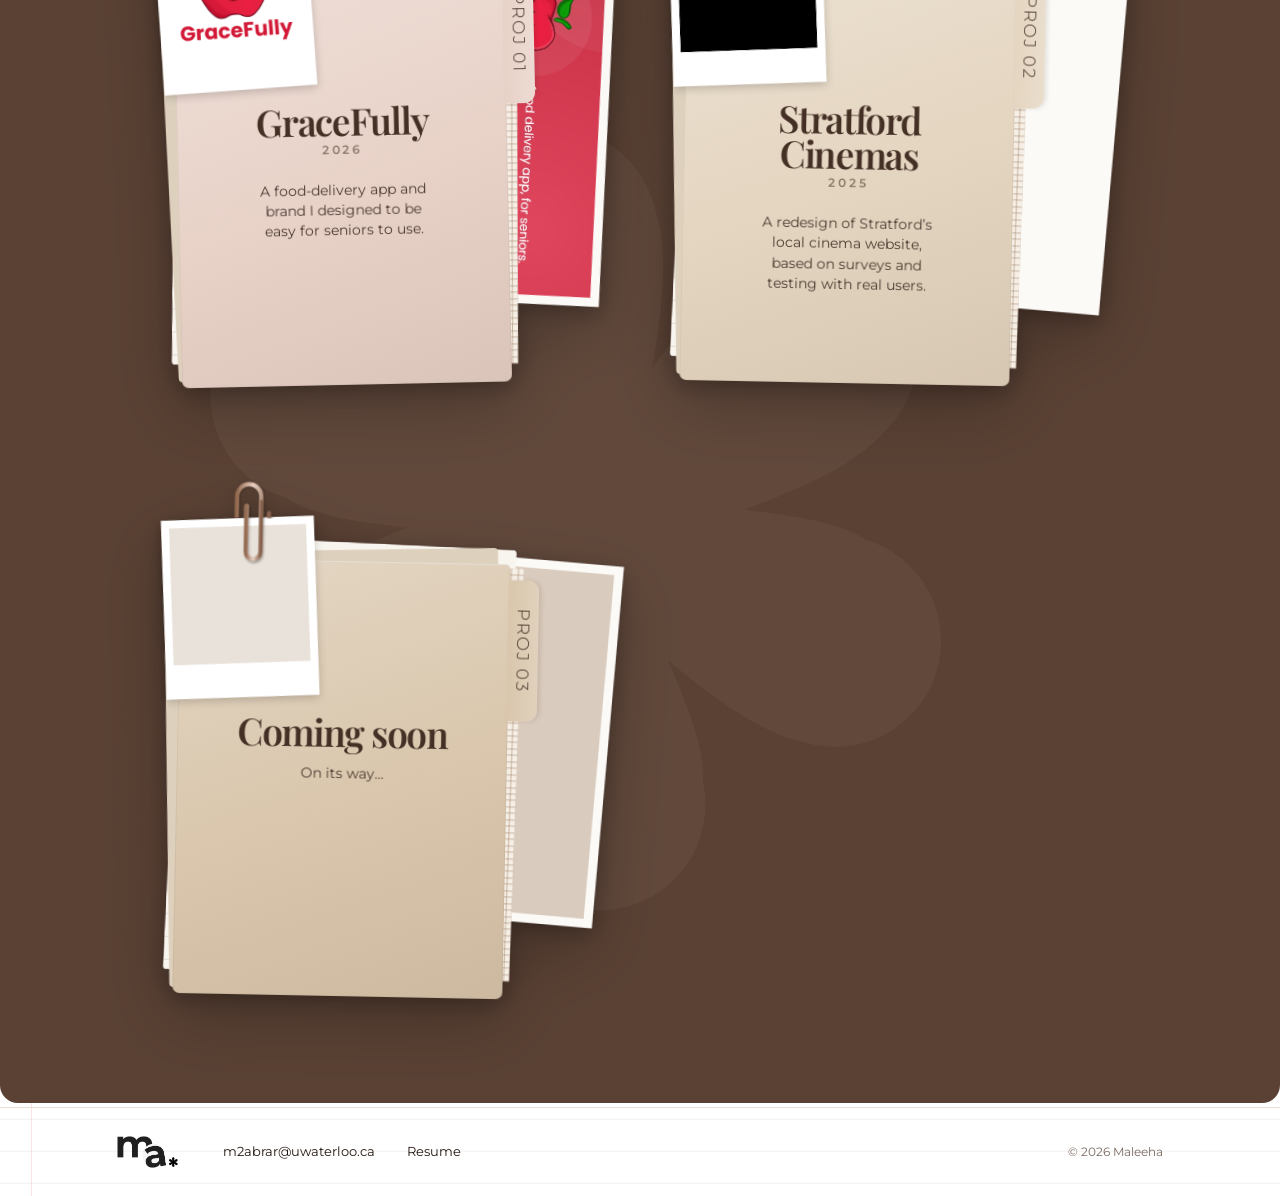
==== commit 9d385692: "Short page titles; show top flower on small screens; lighter animations and skip drawing off-screen " ====
--- a/index.html
+++ b/index.html
@@ -3,7 +3,7 @@
 <head>
   <meta charset="UTF-8" />
   <meta name="viewport" content="width=device-width, initial-scale=1" />
-  <title>Maleeha — Portfolio</title>
+  <title>Home</title>
   <meta name="description" content="Maleeha — multimedia designer: UI/UX, illustration, marketing and UGC." />
   <link rel="icon" href="favicon.ico" sizes="48x48" />
   <link rel="icon" type="image/png" sizes="32x32" href="assets/icons/favicon-32.png" />
--- a/css/styles.css
+++ b/css/styles.css
@@ -2195,3 +2195,21 @@
 .folder-flower.is-offscreen { animation-play-state: paused; }
 @media (prefers-reduced-motion: reduce) { .folder-flower { animation: none; } }
 .folder-flower { left: 45%; } /* nudged a little left */
+
+/* keep the faint top flower on smaller screens too (it used to switch off below 900px wide) */
+@media (max-width: 900px) {
+  .hero .hero-aside { display: block; }
+  .hero-flower { --size: clamp(20rem, 70vw, 30rem); left: 84%; top: 26%; }
+}
+/* nothing (flowers, folders) can make the page scroll sideways */
+html { overflow-x: clip; }
+.hero { overflow-x: clip; }
+
+/* ===== light on weaker computers: nothing animates non-stop at 60 frames a second ===== */
+/* flowers: same slow turn, but it moves in small steps (~6 updates a second instead of 60). Looks the same, ~10x less work */
+.hero-flower { animation-timing-function: steps(360, end); }
+.folder-flower { animation-timing-function: steps(540, end); }
+/* the scroll arrow bobs a few times when the page opens, then rests */
+.nc-arrow, .nc-arrow svg { animation-iteration-count: 4 !important; }
+/* sections far off screen aren't drawn until you scroll near them */
+.cabinet > .folder:not(:first-child) { content-visibility: auto; contain-intrinsic-size: auto 900px; }
